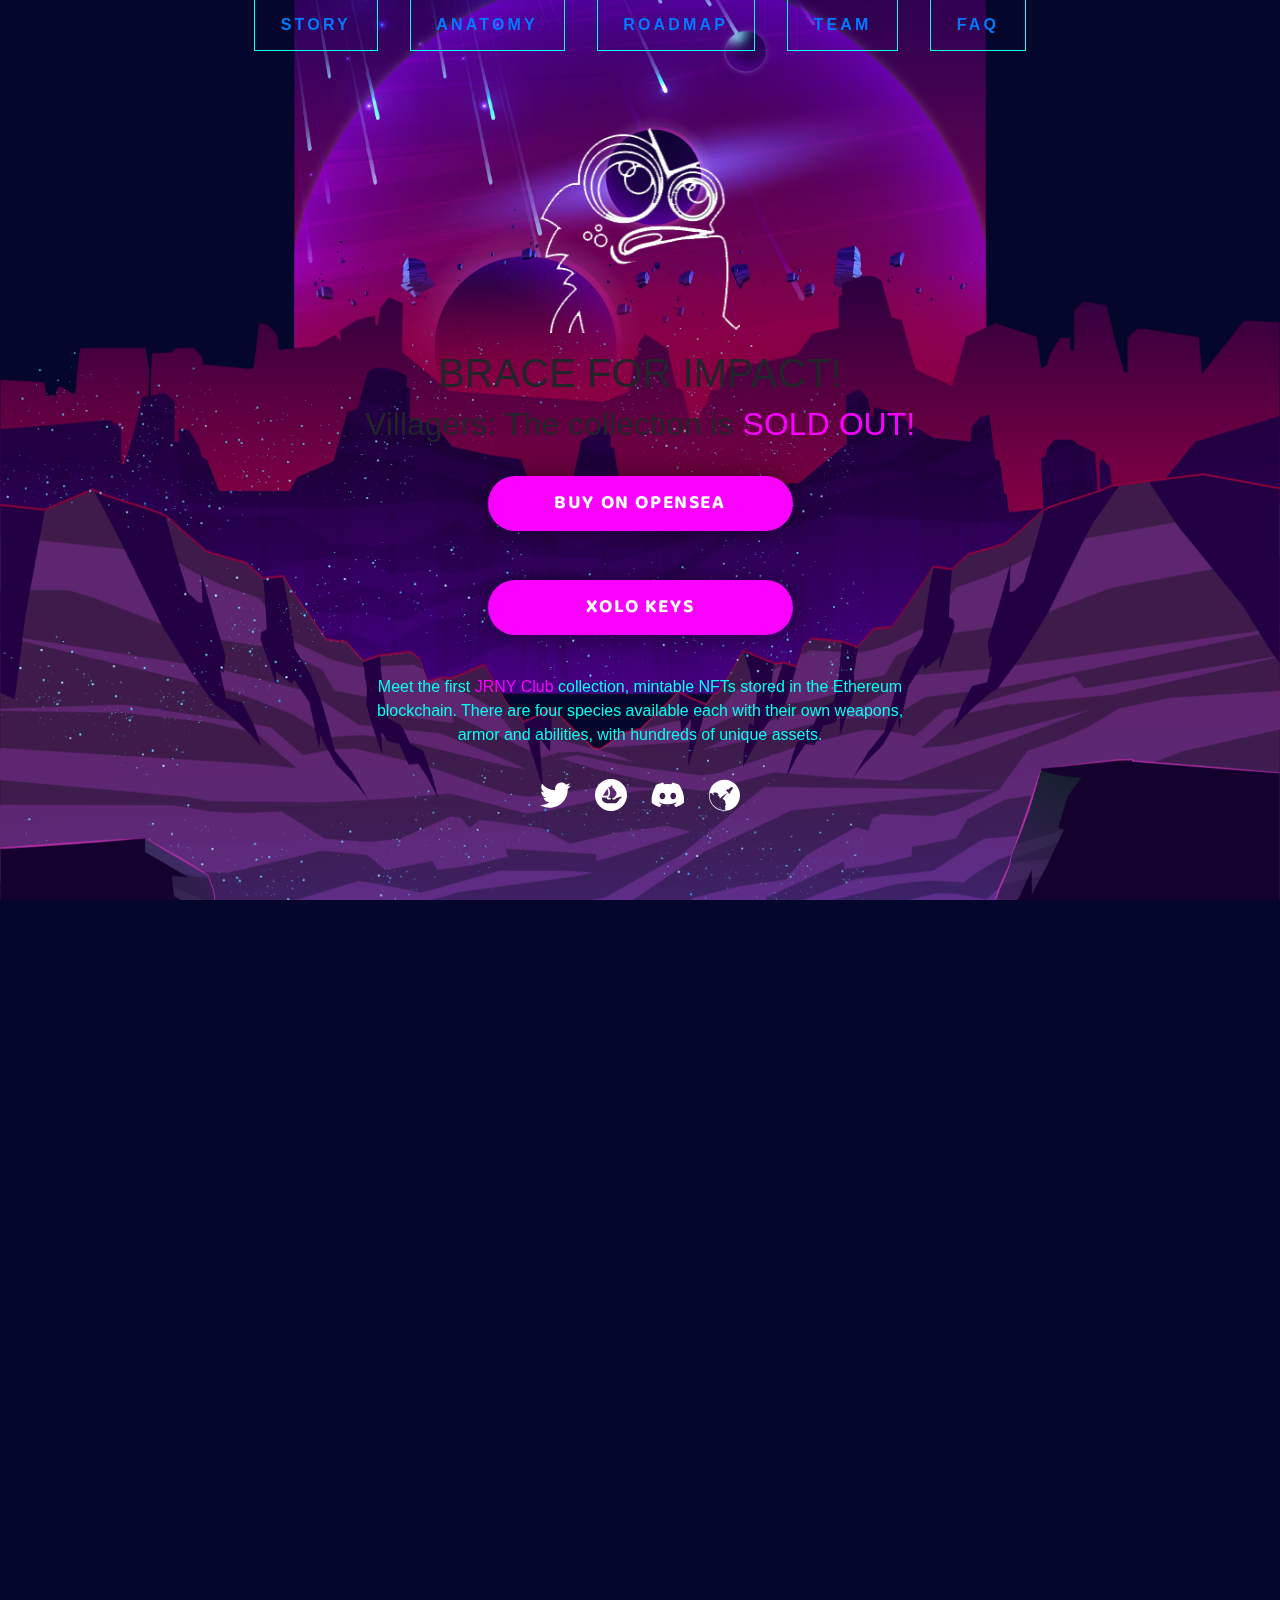
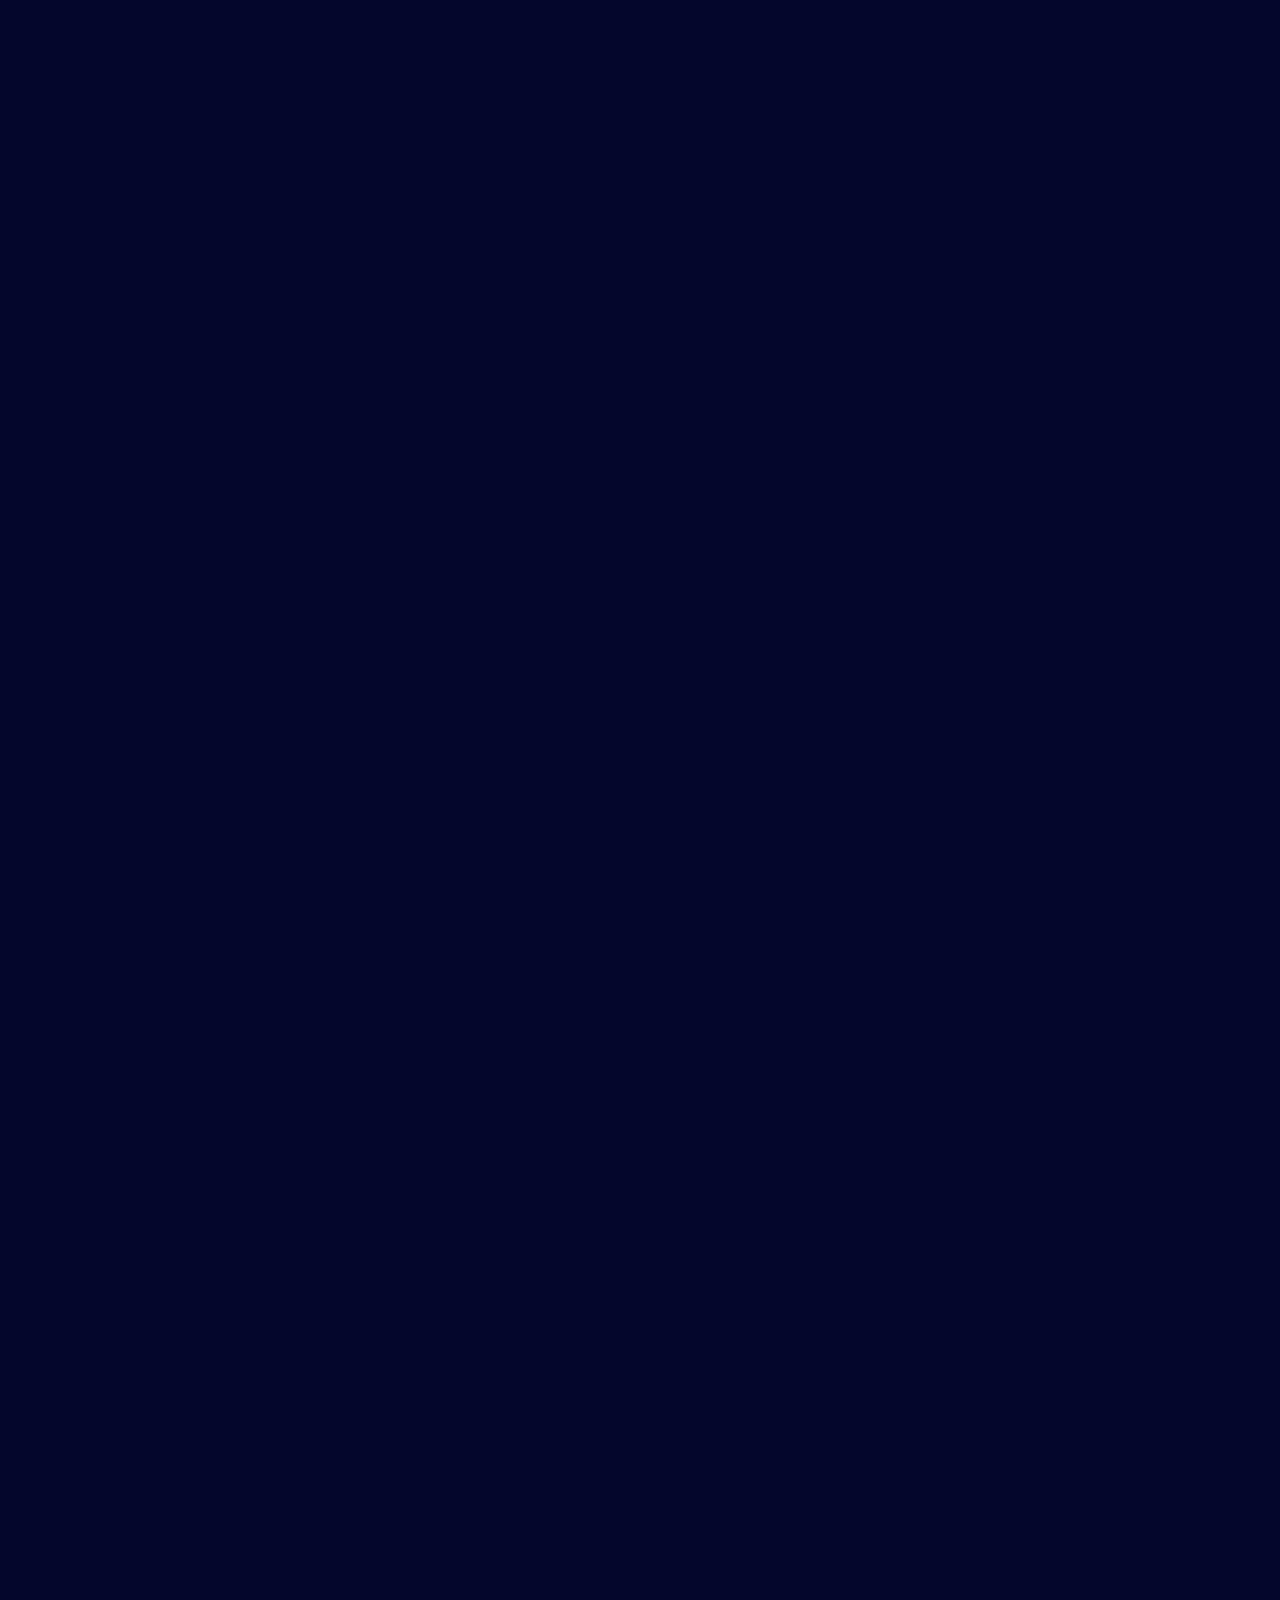
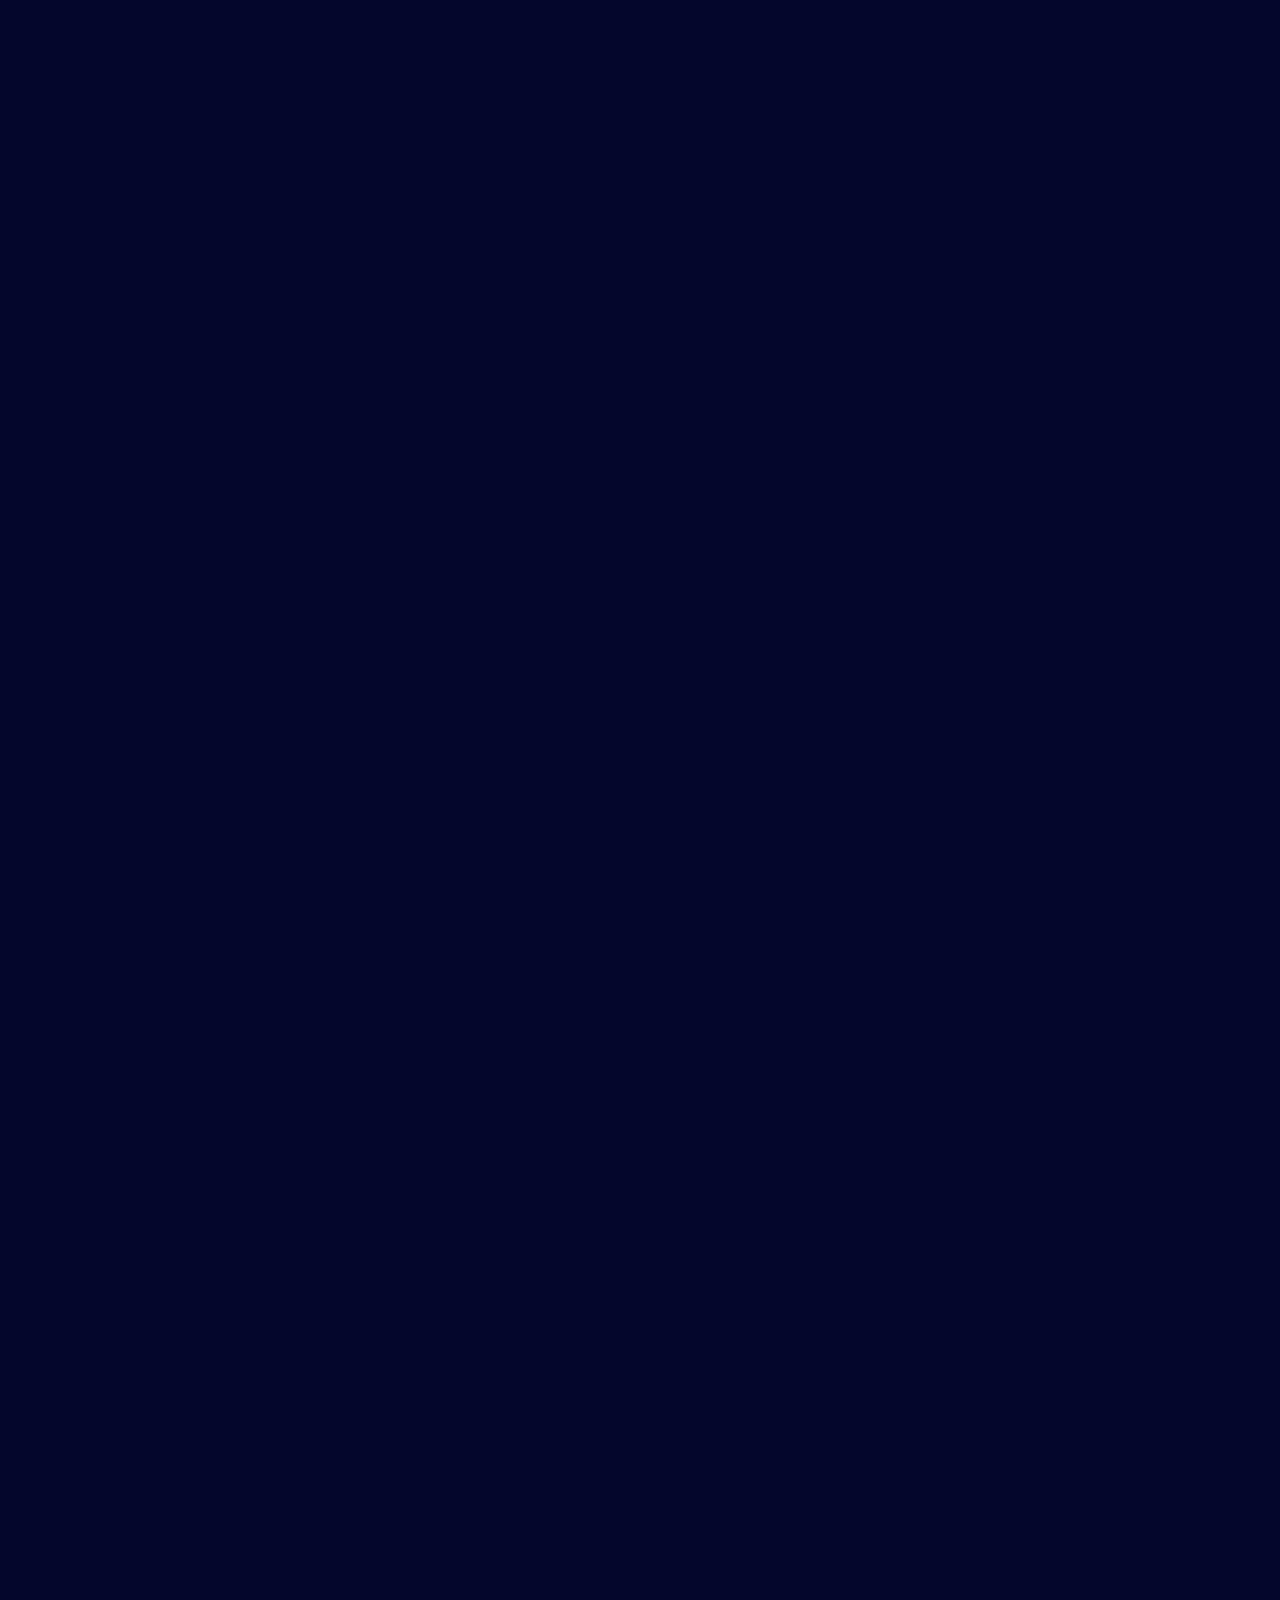
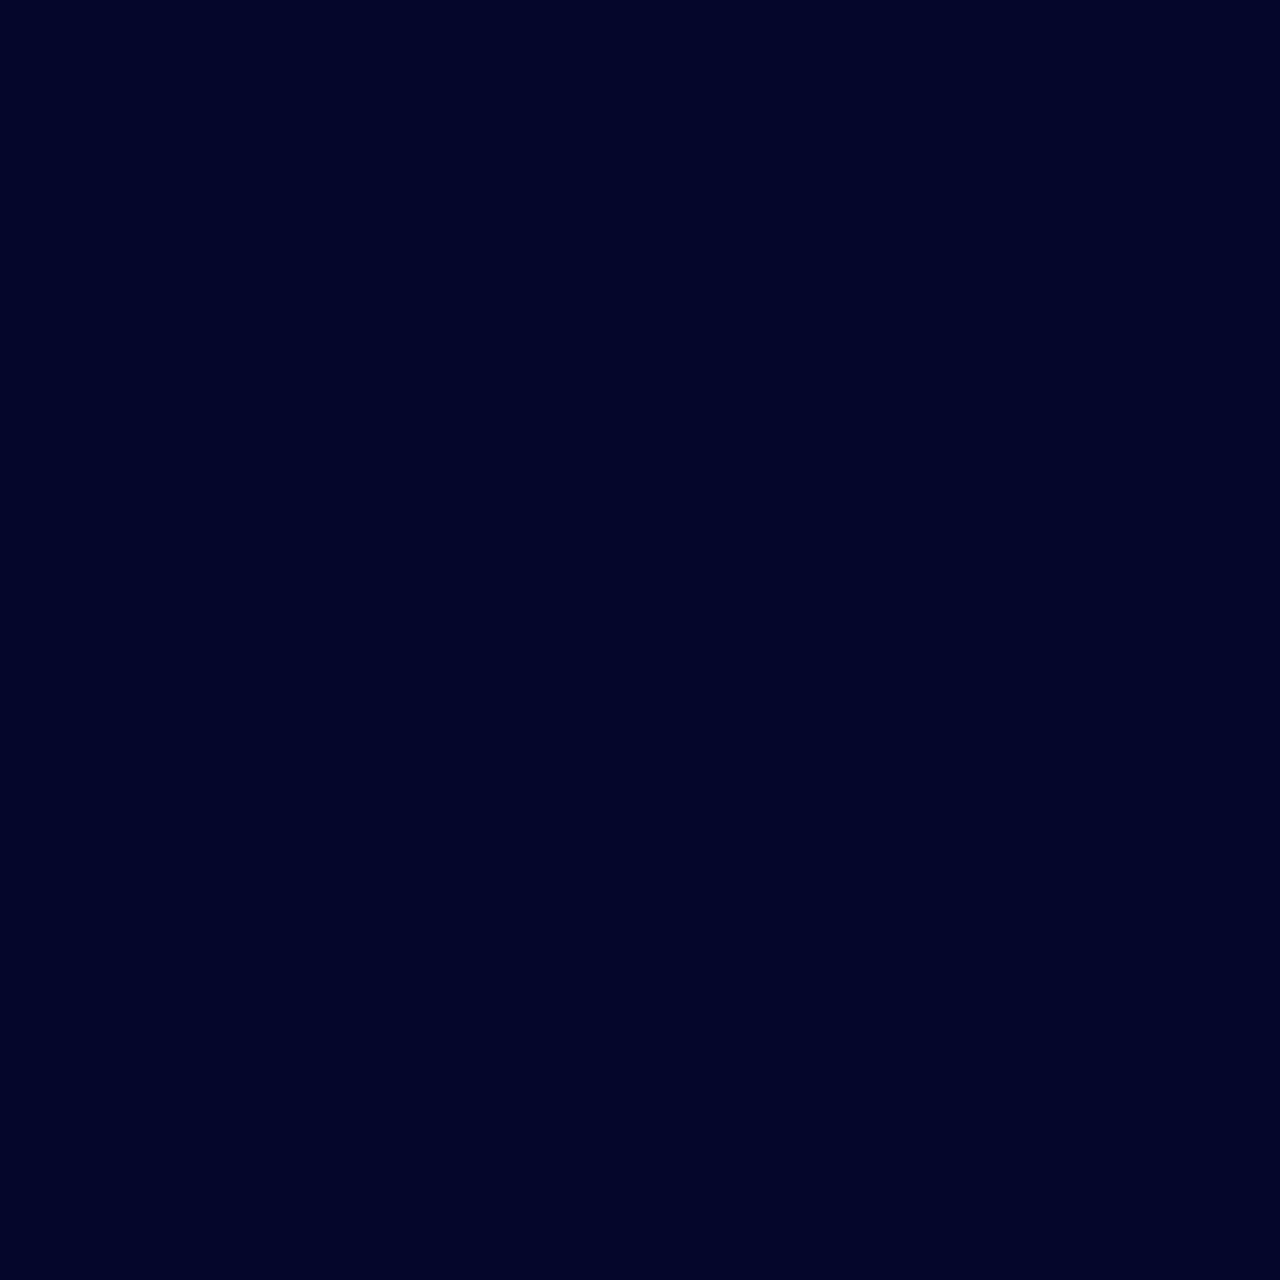
==== index.html @ f67483ad "initial push" ====
<!DOCTYPE html>
<html is='html-page' class="_ssr_" lang="en">

<head>
    <meta charset="utf-8">
    <meta name="viewport" content="width=device-width, initial-scale=1">
    <title>Ment Demo</title>
    <link rel="icon" type="image/png" href="favicon.png">
    <link href="https://fonts.googleapis.com/css?family=Baloo+2:400,600,800|Permanent+Marker|Freckle+Face|Denk+One|Bangers|Big+Shoulders+Text"
          rel="stylesheet">
    <script type="module" src="__assets__/src/bundle-0WGCHIYG.js"></script><!--  -->
    <link rel='stylesheet' href='__assets__/src/bundle-PYFIJIHB.css'>
    <link rel="stylesheet" href="bootstrap.min.css">
</head>
<body is='new-page' class="_ssr_ cs-ey">
<div is='voyagers-header' class="_ssr_ cs-ez">
    <div is='voyagers-menu' class="_ssr_ cq-bq">
        <ul class="cq_bc">
            <li class="cq_bc"><a class="cq_bc" href="#">Discord</a></li>
            <li class="cq_bc"><a class="cq_bc" href="#">Twitter</a></li>
            <li class="cq_bc"><a class="cq_bc" href="#">Opensea</a></li>
            <li class="cq_bc"><a class="cq_bc" href="#">Looksrare</a></li>
            <li class="cq_bc"><a class="cq_bc" href="#">Medium</a></li>
        </ul>
    </div>
    <div is='voyagers-parallax' id="story" class="_ssr_ cn-af  cq-af cs-fa  cq-ag" id="story">
        <div is='parallax-layer' class="_ssr_ cq-ah  cn-ai"
             style="--cn_aj: 0px;--cn_ak: 1;--cn_al: 0;--cn_am: 0;--cn_an: 0"><img class="cq-ai"
                                                                                   src="__assets__/logo-set-white-WSO6NZSY.png">
            <h1 style="color: #ffffff">Brace for impact!</h1>
            <h2 style="color: #ffffff">Collection Name: The collection is <span class="cq-al">SOLD OUT!</span></h2><a class="cq-am"
                                                                                         href="https://opensea.io/collection/villagers-of-xolo">
                <button class="cq-an">Buy on Opensea</button>
            </a>
            <hr class="cq-ao">
            <a class="cq-ap" href="claim/index.html">
                <button class="cq-aq">XOLO Keys</button>
            </a>
<br><br>
            <h1 style="color: #f900ff;">Who we are!</h1>
            <p class="cq-ar">Meet the first <em>Collection Name</em> collection, mintable NFTs stored in the Ethereum
                blockchain. There are four species available each with their own weapons, armor and abilities, with
                hundreds of unique assets.</p>
            <p class="cq-ar">Meet the first <em>Collection Name</em> collection, mintable NFTs stored in the Ethereum
                blockchain. There are four species available each with their own weapons, armor and abilities, with
                hundreds of unique assets.</p>
            <div is='voyagers-socials' class="_ssr_ cq-at  cs-al"><a href="https://twitter.com/JRNYclub"
                                                                     target="_blank">
                <svg width="31" height="26" fill="#fff" xmlns="http://www.w3.org/2000/svg">
                    <path d="M9.31782 20.242c-2.92248-.2375-4.86434-1.7003-5.93411-4.4231.969.1674 1.87636.1531 2.78256-.1046-1.43992-.3715-2.65232-1.0944-3.5841-2.2589-.93178-1.1646-1.39535-2.4985-1.39961-3.99309.47054.17589.91395.36185 1.37054.50674.47337.15195.96836.22575 1.4655.21845-1.69419-1.22804-2.62868-2.83734-2.77286-4.86892-.08954-1.26102.19379-2.45308.84185-3.56417C5.52557 5.79354 9.86665 8.01224 15.1155 8.37409c-.031-.60785-.1-1.18471-.0818-1.75885.0457-1.44737.5694-2.72543 1.5143-3.81793C17.6535 1.51886 19.0554.778519 20.743.620068c1.9767-.185956 3.6775.436222 5.1035 1.810752.1163.11158.2155.14218.3732.10809 1.2797-.27769 2.5097-.74794 3.6481-1.39467.0329-.0186.0667-.03526.1512-.07943-.2235.7167-.5794 1.38517-1.0493 1.97076-.4635.57775-1.0148 1.07932-1.6337 1.48649 1.212-.12862 2.3667-.45753 3.5147-.89607-.2325.30992-.4573.62682-.7023.92668-.6627.8156-1.427 1.54313-2.2744 2.16485-.0505.03143-.0912.07642-.1174.12985-.0262.05343-.0368.11315-.0307.17233.0652 1.96552-.1953 3.9283-.7709 5.8088-.7663 2.5147-1.9864 4.7818-3.6977 6.7832-1.5139 1.7704-3.3058 3.1864-5.3899 4.2278-1.7248.8624-3.55 1.4055-5.4604 1.669-1.091.1547-2.1932.2153-3.29461.1813-2.44186-.0841-4.78371-.6118-6.99728-1.6562C1.39457 23.6938.699612 23.3006 0 22.8977c3.43876.2898 6.53643-.5532 9.31782-2.6557Z"
                          fill="inherit"></path>
                </svg>
            </a><a href="https://opensea.io/collection/villagers-of-xolo" target="_blank">
                <svg width="32" height="32" viewBox="0 0 90 90" fill="none" xmlns="http://www.w3.org/2000/svg">
                    <path d="M45 0C20.151 0 0 20.151 0 45C0 69.849 20.151 90 45 90C69.849 90 90 69.849 90 45C90 20.151 69.858 0 45 0ZM22.203 46.512L22.392 46.206L34.101 27.891C34.272 27.63 34.677 27.657 34.803 27.945C36.756 32.328 38.448 37.782 37.656 41.175C37.323 42.57 36.396 44.46 35.352 46.206C35.217 46.458 35.073 46.71 34.911 46.953C34.839 47.061 34.713 47.124 34.578 47.124H22.545C22.221 47.124 22.032 46.773 22.203 46.512ZM74.376 52.812C74.376 52.983 74.277 53.127 74.133 53.19C73.224 53.577 70.119 55.008 68.832 56.799C65.538 61.38 63.027 67.932 57.402 67.932H33.948C25.632 67.932 18.9 61.173 18.9 52.83V52.56C18.9 52.344 19.08 52.164 19.305 52.164H32.373C32.634 52.164 32.823 52.398 32.805 52.659C32.706 53.505 32.868 54.378 33.273 55.17C34.047 56.745 35.658 57.726 37.395 57.726H43.866V52.677H37.467C37.143 52.677 36.945 52.299 37.134 52.029C37.206 51.921 37.278 51.813 37.368 51.687C37.971 50.823 38.835 49.491 39.699 47.97C40.284 46.944 40.851 45.846 41.31 44.748C41.4 44.55 41.472 44.343 41.553 44.145C41.679 43.794 41.805 43.461 41.895 43.137C41.985 42.858 42.066 42.57 42.138 42.3C42.354 41.364 42.444 40.374 42.444 39.348C42.444 38.943 42.426 38.52 42.39 38.124C42.372 37.683 42.318 37.242 42.264 36.801C42.228 36.414 42.156 36.027 42.084 35.631C41.985 35.046 41.859 34.461 41.715 33.876L41.661 33.651C41.553 33.246 41.454 32.868 41.328 32.463C40.959 31.203 40.545 29.97 40.095 28.818C39.933 28.359 39.753 27.918 39.564 27.486C39.294 26.82 39.015 26.217 38.763 25.65C38.628 25.389 38.52 25.155 38.412 24.912C38.286 24.642 38.16 24.372 38.025 24.111C37.935 23.913 37.827 23.724 37.755 23.544L36.963 22.086C36.855 21.888 37.035 21.645 37.251 21.708L42.201 23.049H42.219C42.228 23.049 42.228 23.049 42.237 23.049L42.885 23.238L43.605 23.436L43.866 23.508V20.574C43.866 19.152 45 18 46.413 18C47.115 18 47.754 18.288 48.204 18.756C48.663 19.224 48.951 19.863 48.951 20.574V24.939L49.482 25.083C49.518 25.101 49.563 25.119 49.599 25.146C49.725 25.236 49.914 25.38 50.148 25.56C50.337 25.704 50.535 25.884 50.769 26.073C51.246 26.46 51.822 26.955 52.443 27.522C52.605 27.666 52.767 27.81 52.92 27.963C53.721 28.71 54.621 29.583 55.485 30.555C55.728 30.834 55.962 31.104 56.205 31.401C56.439 31.698 56.7 31.986 56.916 32.274C57.213 32.661 57.519 33.066 57.798 33.489C57.924 33.687 58.077 33.894 58.194 34.092C58.554 34.623 58.86 35.172 59.157 35.721C59.283 35.973 59.409 36.252 59.517 36.522C59.85 37.26 60.111 38.007 60.273 38.763C60.327 38.925 60.363 39.096 60.381 39.258V39.294C60.435 39.51 60.453 39.744 60.471 39.987C60.543 40.752 60.507 41.526 60.345 42.3C60.273 42.624 60.183 42.93 60.075 43.263C59.958 43.578 59.85 43.902 59.706 44.217C59.427 44.856 59.103 45.504 58.716 46.098C58.59 46.323 58.437 46.557 58.293 46.782C58.131 47.016 57.96 47.241 57.816 47.457C57.609 47.736 57.393 48.024 57.168 48.285C56.97 48.555 56.772 48.825 56.547 49.068C56.241 49.437 55.944 49.779 55.629 50.112C55.449 50.328 55.251 50.553 55.044 50.751C54.846 50.976 54.639 51.174 54.459 51.354C54.144 51.669 53.892 51.903 53.676 52.11L53.163 52.569C53.091 52.641 52.992 52.677 52.893 52.677H48.951V57.726H53.91C55.017 57.726 56.07 57.339 56.925 56.61C57.213 56.358 58.482 55.26 59.985 53.604C60.039 53.541 60.102 53.505 60.174 53.487L73.863 49.527C74.124 49.455 74.376 49.644 74.376 49.914V52.812V52.812Z"
                          fill="white"></path>
                </svg>
            </a><a href="https://discord.gg/planetxolo" target="_blank">
                <svg width="33" height="25" fill="#fff" xmlns="http://www.w3.org/2000/svg">
                    <path d="M32.9487 15.7856v5.0453c-2.3284 1.8775-4.9612 3.1816-7.8021 4.0959-.2035.0642-.5859.0336-.6777-.0994-.5492-.7767-1.0373-1.5962-1.5681-2.4371l2.5426-1.3194c-.332-.7201-.742-.5091-1.1474-.3394-1.9968.8487-4.1225 1.3547-6.2876 1.4968-2.9882.179-5.9773-.3348-8.73387-1.5014-.42988-.1789-.86589-.3822-1.15197.3578.67313.3302 1.31872.6742 1.98884.9662.4314.1896.5277.422.2799.821-.335.5397-.67006 1.0825-.98214 1.6359-.27384.4831-.61194.5657-1.14585.3868-2.46694-.8269-4.79886-2.0117-6.92098-3.5164-.2616-.1865-.458948-.4586-.679244-.7002v-5.1982c.078756-.2357.142121-.4762.189698-.7201C1.38364 10.7342 2.80027 7.03582 4.91144 3.57902c.44824-.73386.98521-1.27048 1.81286-1.51816 1.51147-.45102 3.01989-.9051 4.5222-1.375993.7389-.235447 1.2346-.058116 1.4671.707853.2081.68799.667.7889 1.3493.76444 1.8022-.07186 3.6089-.08256 5.4095 0 .7389.03058 1.2346-.04891 1.4457-.82405.1958-.717044.6808-.869938 1.3524-.655895 1.6476.522875 3.3151.989195 4.9398 1.576285.5084.21297.9412.57355 1.2423 1.03505 1.8922 2.81856 3.2201 5.97678 3.9102 9.30015.2234 1.0503.3947 2.1267.5859 3.1969Zm-7.7715-1.7705c-.1025-1.7077-1.2361-3.0715-2.7537-3.235-1.357-.1529-2.7216.8485-2.9832 2.385-.1226.7948-.0453 1.6076.2249 2.3652.3977 1.1007 1.3156 1.7505 2.5303 1.7505 1.178 0 2.0286-.6283 2.5151-1.6817.2249-.4923.3136-1.0534.4666-1.584Zm-10.8481.026c.0184-2.2933-1.949-3.8482-3.8827-3.0577-1.15045.4678-1.93067 1.7643-1.89395 3.1479.03671 1.3837.88118 2.6129 2.08055 3.018 1.8649.6254 3.6793-.8989 3.6961-3.1082Z"
                          fill="inherit"></path>
                </svg>
            </a><a href="https://jrny.club/" target="_blank">
                <svg width="32" height="32" viewBox="0 0 32 32" fill="#fff" xmlns="http://www.w3.org/2000/svg">
                    <path d="M16.4678 31.8397C7.905 31.7866 0.92059 25.0101 0.929696 16.2181C0.93151 14.1448 1.34882 12.0928 2.15698 10.1834C2.96515 8.27409 4.14776 6.54604 5.63498 5.10141C7.1222 3.65677 8.88385 2.52486 10.8159 1.77249C12.7479 1.02013 14.8111 0.662597 16.8837 0.721002C24.976 0.924372 32.1061 7.49291 31.9983 16.4427C31.8936 25.0602 25.0625 31.7654 16.4678 31.8397ZM5.71496 16.6097C4.57518 14.6367 3.40807 13.8642 1.86762 14.0752C0.198159 23.6973 8.68054 31.9945 17.5454 30.9974L16.7865 29.7924L17.1781 29.6755C17.6683 28.7649 17.0582 27.9818 16.8745 27.1227C17.7184 26.4292 18.3088 25.6415 17.7609 24.4288C17.6683 24.5687 17.5669 24.7025 17.4574 24.8295C17.3404 24.9343 17.2161 25.0307 17.0855 25.1179C17.8717 22.6152 16.8791 20.7332 14.3537 20.0108C15.8061 18.0758 17.3238 16.2166 18.7064 14.2436L18.5804 14.1146L11.7979 19.3916C11.6704 17.3944 10.5549 16.5384 8.80196 16.3168H10.4395C10.6717 16.1498 10.5154 15.9206 10.4395 15.6824C10.1755 14.8188 9.5957 14.2163 8.84596 13.761C7.70769 13.0689 5.56471 13.3831 5.11244 14.3757C5.99877 15.8812 6.00334 15.8933 5.97906 16.5596L5.71496 16.6097ZM19.9236 13.1312C19.9433 13.5576 20.3015 13.7048 20.7507 13.7929C20.8039 14.2148 20.857 14.6276 20.9025 15.0449C22.2183 14.406 22.7237 13.5045 22.3883 12.3662C22.8163 11.9428 23.2989 11.5315 23.7026 11.0565C24.3993 10.243 24.9168 9.34755 24.7407 8.22445C24.6194 8.12678 24.4768 8.05898 24.3244 8.02655C24.172 7.99413 24.0141 7.99798 23.8635 8.03778C23.0461 8.19066 22.2909 8.57826 21.6902 9.15326C21.2227 9.59643 20.7614 10.0457 20.2985 10.4904C19.573 9.89239 18.6002 10.4281 17.7669 11.8563L19.1329 12.0763L19.0115 12.4528L19.9236 13.1312Z"
                          fill="inherit"></path>
                </svg>
            </a></div>
            <p class="cq-au">Scroll to explore the Your Collection Story</p>
            <!-- slot2 --></div>
        <div is='parallax-layer' class="_ssr_ cq-aw  cn-ai"
             style="--cn_aj: -4px;--cn_ak: 1.4;--cn_al: 0;--cn_am: 0;--cn_an: -4"><!--  --></div>
        <div is='parallax-layer' class="_ssr_ cq-ax  cn-ai"
             style="--cn_aj: -10px;--cn_ak: 2;--cn_al: 0;--cn_am: -40vw;--cn_an: -10"><!--  --></div>
        <div is='parallax-layer' class="_ssr_ cq-ay  cn-ai"
             style="--cn_aj: -8px;--cn_ak: 1.8;--cn_al: 0;--cn_am: -34vw;--cn_an: -8"><!--  --></div>
        <div is='parallax-layer' class="_ssr_ cq-az  cn-ai"
             style="--cn_aj: -7px;--cn_ak: 1.7;--cn_al: 0;--cn_am: -22vw;--cn_an: -7"><!--  --></div>
        <div is='parallax-layer' class="_ssr_ cq-ba  cn-ai"
             style="--cn_aj: -5px;--cn_ak: 1.5;--cn_al: 0;--cn_am: 0;--cn_an: -5"><!--  --></div>
        <div is='parallax-layer' class="_ssr_ cq-bb  cn-ai"
             style="--cn_aj: -2px;--cn_ak: 1.2;--cn_al: 0;--cn_am: 36vw;--cn_an: -2"><!--  --></div>
    </div><!-- slot1 --></div>




<section class="cs-fb">
    <!--<div is='voyagers-scroll' class="_ssr_ cq-bs  cq-bt">
        <div class="cq-bu inner cq_bs"><h2 class="cq_bs">Crash-landing into unfamiliar terrain</h2>
            <p class="cq_bs">The village is a settlement of the survivors that crash landed on the planet XOLO, after
                fleeing a natural disaster that threatened planet Earth. XOLO is inhabited by a variety of aggressive
                creatures, so the Villagers had to adapt quickly. To survive they will need to use the land to create
                weapons, shelter and armor.</p>
            <h2 class="cq_bs">Exploring the neighborhood ...</h2>
            <p class="cq_bs">The dome is an advanced laser technology that creates a protective biosphere over the
                Village, protecting it against ceaseless attacks from the dangerous species that roam the planet, as
                well as the inhospitable climate, with small asteroids and space debris assaulting the planet.</p>
            <p class="cq_bs">The Villagers created houses and buildings from materials scoured from the land and
                salvaged vehicles and technology from the ship. The village was established around the crash site,
                allowing Villagers to make the most of the little tech they could repurpose. But the planet's other
                inhabitants attack mercilessly ...</p>
            <h2 class="cq_bs">So, whose side are you on?</h2>
            <p class="cq_bs">Each species has many unique interchangeable traits in the main set, as well as a shared
                set of weapons that can go to any of them.</p></div>
    </div>-->
    <!--<voyagers-slider class="_ssr_ cq-cs cs-fd">
        <div is='scroll-slider' class="_ssr_ cq-cu  ref&#45;&#45;slider">
            <div class="track cl_af  ref&#45;&#45;track">
                <div is='voyagers-slider-species' class="_ssr_ cq-cc cq-cz  cq-cd" slot="slide">
                    <div class="cq-ce"><img class="cq-dc" src="__assets__/icon-voyagers-CIXNGBHE.png" slot="icon">
                        &lt;!&ndash; slot7 &ndash;&gt;
                        <div class="cq-cg"><h1 class="cq-ch">Villagers</h1>
                            <div is='voyagers-icon-stars' class="_ssr_ cq-ci"></div>
                        </div>
                        <p slot="description">After losing the majority of their equipment and weapons in the crash,
                            Villagers are forced to use the resources of Planet XOLO to create new armor and weapons.
                            Many various armors are created that resemble animals from Earth to honor the planet that we
                            once called home. Some Villagers are lucky enough to salvage some of the leftover gear and
                            weapons from the crash.</p>&lt;!&ndash; slot5 &ndash;&gt;</div>
                    <img src="__assets__/slider-voyager-XF73O7II.png" slot="image">&lt;!&ndash; slot6 &ndash;&gt;
                    <div class="cq-cl"></div>
                    <div class="cq-cm"></div>
                    <div class="cq-cn"></div>
                    <div class="cq-co"></div>
                </div>
                <div is='voyagers-slider-species' class="_ssr_ cq-cc cq-dd  cq-cd" slot="slide">
                    <div class="cq-ce"><img class="cq-dg" src="__assets__/icon-apes-CX532MFS.png" slot="icon">
                        &lt;!&ndash; slot10 &ndash;&gt;
                        <div class="cq-cg"><h1 class="cq-ch">Apes</h1>
                            <div is='voyagers-icon-stars' class="_ssr_ cq-ci">
                                <svg width="35" height="32" fill="none" xmlns="http://www.w3.org/2000/svg">
                                    <path d="m17.5251 0 3.9346 12.1096h12.7328l-10.301 7.4841 3.9346 12.1095-10.301-7.4841-10.30099 7.4841 3.93459-12.1095L.85774 12.1096H13.5905L17.5251 0Z"
                                          fill="#fff"></path>
                                </svg>
                            </div>
                        </div>
                        <p slot="description">Thanks to rapidly advancing neuro technology on Earth, humans were able to
                            quickly advance the intellectual development of apes. Many of these apes were included on
                            the voyage to the new planet because of their unique skills, strength and creativity.</p>
                        &lt;!&ndash; slot8 &ndash;&gt;</div>
                    <img src="__assets__/slider-ape-HLGDPASC.png" slot="image">&lt;!&ndash; slot9 &ndash;&gt;
                    <div class="cq-cl"></div>
                    <div class="cq-cm"></div>
                    <div class="cq-cn"></div>
                    <div class="cq-co"></div>
                </div>
                <div is='voyagers-slider-species' class="_ssr_ cq-cc cq-dh  cq-cd" slot="slide">
                    <div class="cq-ce"><img class="cq-dk" src="__assets__/icon-mutants-P6EXI2XE.png" slot="icon">
                        &lt;!&ndash; slot13 &ndash;&gt;
                        <div class="cq-cg"><h1 class="cq-ch">Rabid</h1>
                            <div is='voyagers-icon-stars' class="_ssr_ cq-ci">
                                <svg width="35" height="32" fill="none" xmlns="http://www.w3.org/2000/svg">
                                    <path d="m17.5251 0 3.9346 12.1096h12.7328l-10.301 7.4841 3.9346 12.1095-10.301-7.4841-10.30099 7.4841 3.93459-12.1095L.85774 12.1096H13.5905L17.5251 0Z"
                                          fill="#fff"></path>
                                </svg>
                                <svg width="35" height="32" fill="none" xmlns="http://www.w3.org/2000/svg">
                                    <path d="m17.5251 0 3.9346 12.1096h12.7328l-10.301 7.4841 3.9346 12.1095-10.301-7.4841-10.30099 7.4841 3.93459-12.1095L.85774 12.1096H13.5905L17.5251 0Z"
                                          fill="#fff"></path>
                                </svg>
                            </div>
                        </div>
                        <p slot="description">Some villagers get covered in radioactive waste upon crash landing of the
                            spaceship. The villagers then turn into rabid and have their own special abilities and
                            unique skills. The rabid are still part of the village but have mutated bodies and
                            armor.</p>&lt;!&ndash; slot11 &ndash;&gt;</div>
                    <img src="__assets__/slider-mutant-2YNNDMGC.png" slot="image">&lt;!&ndash; slot12 &ndash;&gt;
                    <div class="cq-cl"></div>
                    <div class="cq-cm"></div>
                    <div class="cq-cn"></div>
                    <div class="cq-co"></div>
                </div>
                <div is='voyagers-slider-species' class="_ssr_ cq-cc cq-dl  cq-cd" slot="slide">
                    <div class="cq-ce"><img class="cq-do" src="__assets__/icon-aliens-2KJKQT2U.png" slot="icon">
                        &lt;!&ndash; slot16 &ndash;&gt;
                        <div class="cq-cg"><h1 class="cq-ch">Aliens</h1>
                            <div is='voyagers-icon-stars' class="_ssr_ cq-ci">
                                <svg width="35" height="32" fill="none" xmlns="http://www.w3.org/2000/svg">
                                    <path d="m17.5251 0 3.9346 12.1096h12.7328l-10.301 7.4841 3.9346 12.1095-10.301-7.4841-10.30099 7.4841 3.93459-12.1095L.85774 12.1096H13.5905L17.5251 0Z"
                                          fill="#fff"></path>
                                </svg>
                                <svg width="35" height="32" fill="none" xmlns="http://www.w3.org/2000/svg">
                                    <path d="m17.5251 0 3.9346 12.1096h12.7328l-10.301 7.4841 3.9346 12.1095-10.301-7.4841-10.30099 7.4841 3.93459-12.1095L.85774 12.1096H13.5905L17.5251 0Z"
                                          fill="#fff"></path>
                                </svg>
                                <svg width="35" height="32" fill="none" xmlns="http://www.w3.org/2000/svg">
                                    <path d="m17.5251 0 3.9346 12.1096h12.7328l-10.301 7.4841 3.9346 12.1095-10.301-7.4841-10.30099 7.4841 3.93459-12.1095L.85774 12.1096H13.5905L17.5251 0Z"
                                          fill="#fff"></path>
                                </svg>
                            </div>
                        </div>
                        <p slot="description">The planet is inhabited by another intelligent species. In order to learn
                            from each other’s species and maintain peace, the village exchanges a certain number of
                            their villagers for the same amount from the alien species. The aliens are slightly larger
                            than humans and have energy weapons and advanced technologies.</p>&lt;!&ndash; slot14 &ndash;&gt;</div>
                    <img src="__assets__/slider-alien-MLMYPY5N.png" slot="image">&lt;!&ndash; slot15 &ndash;&gt;
                    <div class="cq-cl"></div>
                    <div class="cq-cm"></div>
                    <div class="cq-cn"></div>
                    <div class="cq-co"></div>
                </div>&lt;!&ndash; slot4 &ndash;&gt;</div>
            <button class="cq-cv" tabindex="-1" aria-hidden="true" slot="nav"><img
                    src="__assets__/slider-arrow-left-5RCKXUOC.png"></button>
            <button class="cq-cx" tabindex="-1" aria-hidden="true" slot="nav"><img
                    src="__assets__/slider-arrow-right-USLIZU3M.png"></button>&lt;!&ndash; slot3 &ndash;&gt;</div>
    </voyagers-slider>-->

    <div is='voyagers-xray' id="anatomy" class="_ssr_ cs-fe  cq-dq" id="anatomy">
        <header class="cq-dr cq_dp"><h2 class="cq-ds cq_dp">Minting</h2>
                        <article class="postcard dark blue">
                            <div class="postcard__text">
                                <div class="postcard__subtitle small">
                                    <span style="color: #F721F8FF; font-size: 30px">Total Minted 0/10000</span>
                                </div>
                                <div class="row mx-auto">
                                    <span style="font-size: 25px; margin-bottom: 20px;">0.05 Eth + Gas fee <br> Max 5 per transaction</span>
                                </div>
                                <div class="row mx-auto">
                                    <form class="form" action="#">
                                        <div class="form__wrap">
                                            <div class="form__row">
                                                <div class="form__field" style="margin-bottom: 20px">
                                                    <button class="form__btn-add input-wrap-left" type="button">-</button>
                                                    <input class="form__input mint-input" type="number" name="#" id="#" value="1">
                                                    <button class="form__btn-add input-wrap-right" type="button">+</button>
                                                </div>
                                                <button class="form__btn-value input-five-button" type="button">1</button>
                                                <button class="form__btn-value input-ten-button" type="button">3</button>
                                                <button class="form__btn-value input-twenty-button" type="button">5</button>
                                            </div>
                                            <button class="form__btn js-popup-open mb-4" type="button" style="margin-top: 20px">Connect wallet</button>
                                            <button class="form__btn mint-button" type="button">MINT NOW</button>
                                        </div>
                                    </form>
                                </div>
                            </div>
                        </article>
        </header>
    </div>
</section>



<section class="cs-ff">
    <voyagers-roadmap id="roadmap" class="_ssr_ cs-dd" id="roadmap"><img class="cs-df cs_dd"
                                                                         src="__assets__/roadmap-start-4NC2QSXI.png">
        <div class="cs-dg cs_dd  ref--line">
            <div class="cs-dh cs_dd"></div>
        </div>
        <div class="row cs_dd">
            <div class="cs-dj cs_dd">
                <div class="stop cs_dd">01</div>
            </div>
            <div class="cs-dl cs_dd"><span class="title cs_dd">Villager Companions</span><span
                    class="description cs_dd">Introduction of pet NFTs.</span></div>
        </div>
        <div class="row cs_dd">
            <div class="cs-dp cs_dd">
                <div class="stop cs_dd">02</div>
            </div>
            <div class="cs-dr cs_dd"><span class="title cs_dd">Community Wallet</span><span class="description cs_dd">For contests, giveaways and rewards.</span>
            </div>
        </div>
        <div class="row cs_dd">
            <div class="cs-dv cs_dd">
                <div class="stop cs_dd">03</div>
            </div>
            <div class="cs-dx cs_dd"><span class="title cs_dd">Villager Merch Store</span><span
                    class="description cs_dd">Exclusive Villager branded clothing.</span></div>
        </div>
    </voyagers-roadmap>
</section>



<div is='voyagers-team' class="_ssr_ cs-bt cs-fh  cs-bu">
    <div is='voyagers-skew-heading' id="team" class="_ssr_ cs-af" id="team"><h1>The brains<!-- slot17 --></h1></div>
    <div is='voyagers-skew-heading' class="_ssr_ cs-af"><h1>behind Your Collection<!-- slot18 --></h1></div>
    <div class="cs-bx grid">
        <div is='voyagers-team-item' class="_ssr_ cs-bm" name="TonySparkOG" role="Founder">
            <div is='voyagers-round-image' class="_ssr_ cs-ai cs-bz  cs-aj"><!--  --></div><!-- slot19 -->
            <div class="cs-bq"><p class="cs-br">TonySparkOG</p>
                <p class="cs-bs">Founder <br> It is a long established fact that a reader will be distracted by the readable content of a page when looking at its layout. The point of using Lorem Ipsum is that it has a more-or-less normal distribution of letters, as opposed to using 'Content here, content here', making it look like readable English.</p></div>
        </div>
        <div is='voyagers-team-item' class="_ssr_ cs-bm" name="DNP3" role="Project Manager">
            <div is='voyagers-round-image' class="_ssr_ cs-ai cs-cb  cs-aj"><!--  --></div><!-- slot20 -->
            <div class="cs-bq"><p class="cs-br">DNP3</p>
                <p class="cs-bs">Project Manager<br> It is a long established fact that a reader will be distracted by the readable content of a page when looking at its layout. The point of using Lorem Ipsum is that it has a more-or-less normal distribution of letters, as opposed to using 'Content here, content here', making it look like readable English.</p></div>
        </div>
        <div is='voyagers-team-item' class="_ssr_ cs-bm" name="SneakyBroArt" role="Artists">
            <div is='voyagers-round-image' class="_ssr_ cs-ai cs-cd  cs-aj"><!--  --></div><!-- slot21 -->
            <div class="cs-bq"><p class="cs-br">SneakyBroArt</p>
                <p class="cs-bs">Artists<br> It is a long established fact that a reader will be distracted by the readable content of a page when looking at its layout. The point of using Lorem Ipsum is that it has a more-or-less normal distribution of letters, as opposed to using 'Content here, content here', making it look like readable English.</p></div>
        </div>
        <div is='voyagers-team-item' class="_ssr_ cs-bm" name="KryptoRick" role="Team Manager">
            <div is='voyagers-round-image' class="_ssr_ cs-ai cs-cf  cs-aj"><!--  --></div><!-- slot22 -->
            <div class="cs-bq"><p class="cs-br">KryptoRick</p>
                <p class="cs-bs">Team Manager<br> It is a long established fact that a reader will be distracted by the readable content of a page when looking at its layout. The point of using Lorem Ipsum is that it has a more-or-less normal distribution of letters, as opposed to using 'Content here, content here', making it look like readable English.</p></div>
        </div>
    </div>
    <voyagers-faq id="faq" class="_ssr_ cs-cv" id="faq">
        <div is='voyagers-skew-heading' class="_ssr_ cs-cw  cs-af"><h1>FAQs<!-- slot27 --></h1></div>
        <voyagers-faq-item class="_ssr_ ref--item1 cs-cq">
            <div class="cs-cr"><h5 class="cs-cs">When is your collection name mint?</h5></div><!--  --></voyagers-faq-item>
        <voyagers-faq-item class="_ssr_ ref--item2 cs-cq">
            <div class="cs-cr"><h5 class="cs-cs">What Blockchain network will they be on?</h5></div><!--  -->
        </voyagers-faq-item>
        <voyagers-faq-item class="_ssr_ ref--item3 cs-cq">
            <div class="cs-cr"><h5 class="cs-cs">How many different Villager traits are there?</h5></div><!--  -->
        </voyagers-faq-item>
        <voyagers-faq-item class="_ssr_ ref--item4 cs-cq">
            <div class="cs-cr"><h5 class="cs-cs">When will your collection name be revealed?</h5></div><!--  -->
        </voyagers-faq-item>
        <voyagers-faq-item class="_ssr_ ref--item5 cs-cq">
            <div class="cs-cr"><h5 class="cs-cs">When will the first game be released?</h5></div><!--  -->
        </voyagers-faq-item>
        <voyagers-faq-item class="_ssr_ ref--item6 cs-cq">
            <div class="cs-cr"><h5 class="cs-cs">How can I get a Villager NFT?</h5></div><!--  --></voyagers-faq-item>
    </voyagers-faq>
    <div is='voyagers-footer' class="_ssr_ cs-cp  cs-ay">
        <div class="cs-az"><a href="https://twitter.com/JRNYclub" target="_blank"><img class="cs-bb"
                                                                                       src="__assets__/logo-twitter-2UKCF5AN.svg"></a><a
                href="https://opensea.io/collection/villagers-of-xolo" target="_blank"><img class="cs-bd"
                                                                                            src="__assets__/logo-opensea-34H2NHEN.png"></a><a
                href="https://discord.gg/planetxolo" target="_blank"><img class="cs-bf"
                                                                          src="__assets__/logo-discord-P4OTW3ZC.svg"></a><a
                href="https://jrny.club/" target="_blank"><img class="cs-bh"
                                                               src="__assets__/logo-jrny-vector-YSJWSZCX.svg"></a></div>
        <p class="cs-bi">Created by <a class="cs-bj" href="https://clucoin.com/" target="_blank">CLU Production
            House</a><a class="cs-bk" href="https://clucoin.com/" target="_blank"><img class="cs-bl"
                                                                                       src="__assets__/clucoin-64x64-2SPRW6NX.png"></a>
        </p></div>
</div>


<script src="https://code.jquery.com/jquery-3.2.1.slim.min.js" integrity="sha384-KJ3o2DKtIkvYIK3UENzmM7KCkRr/rE9/Qpg6aAZGJwFDMVNA/GpGFF93hXpG5KkN" crossorigin="anonymous"></script>
<script src="https://cdn.jsdelivr.net/npm/popper.js@1.12.9/dist/umd/popper.min.js" integrity="sha384-ApNbgh9B+Y1QKtv3Rn7W3mgPxhU9K/ScQsAP7hUibX39j7fakFPskvXusvfa0b4Q" crossorigin="anonymous"></script>
<script src="https://cdn.jsdelivr.net/npm/bootstrap@4.0.0/dist/js/bootstrap.min.js" integrity="sha384-JZR6Spejh4U02d8jOt6vLEHfe/JQGiRRSQQxSfFWpi1MquVdAyjUar5+76PVCmYl" crossorigin="anonymous"></script>
</body>

</html>
---- __assets__/src/bundle-PYFIJIHB.css ----
/* styles:src/reset.imba */
*, *::before, *::after, :root {
    margin: 0rem;
    padding: 0rem;
    box-sizing: border-box;
    transform-style: inherit
}

img {
    max-width: 100%
}

* {
    scrollbar-width: none
}

/* chunk:end */
/* styles:src/typography.imba */
html, body {
    font-family: "Baloo 2", sans-serif
}

h1, h2, h3, h4, h5, h6, p {
    font-family: inherit
}

h1 {
    font-size: clamp(1rem, -.5rem + 6.6667vw, 3rem);
    text-transform: uppercase;
    font-weight: 800;
    color: hsla(298.59, 100%, 50%, 100%)
}

h2 {
    font-size: clamp(.8rem, -.1rem + 4vw, 2rem);
    font-weight: 800;
    color: hsla(176.4, 99.21%, 50.59%, 100%)
}

h3 {
    font-size: clamp(.75rem, -.0375rem + 3.5vw, 1.8rem);
    color: hsla(176.4, 99.21%, 50.59%, 100%)
}

h4 {
    font-size: clamp(.75rem, .1125rem + 2.8333vw, 1.6rem);
    color: hsla(176.4, 99.21%, 50.59%, 100%)
}

h5 {
    font-size: clamp(.75rem, .2625rem + 2.1667vw, 1.4rem);
    color: hsla(176.4, 99.21%, 50.59%, 100%)
}

h6 {
    font-size: clamp(.75rem, .4125rem + 1.5vw, 1.2rem);
    color: hsla(176.4, 99.21%, 50.59%, 100%)
}

p {
    font-size: clamp(.75rem, .3438rem + 1.25vw, 1rem);
    color: #fff
}

em {
    color: hsla(298.59, 100%, 50%, 100%);
    font-style: normal
}

a, a:visited {
    color: inherit
}

/* chunk:end */
/* styles:src/components/parallax.imba */
html {
    overflow: hidden;
    height: 100%
}

body {
    overflow-x: hidden;
    overflow-y: scroll;
    height: 100%;
    perspective: 10px;
    transform-style: preserve-3d
}

.cn-af {
    position: relative;
    transform-style: preserve-3d;
    min-height: 100%;
    width: 100%;
    pointer-events: none
}

.cn-af > *:not(#_) {
    position: absolute;
    top: 0rem;
    right: 0rem;
    bottom: 0rem;
    left: 0rem
}

parallax-group {
    display: block
}

.cn-ai:not(#_):not(#_):not(#_) {
    transform: translateZ(var(--cn_aj)) scale(var(--cn_ak)) translateX(var(--cn_al)) translateY(var(--cn_am));
    z-index: var(--cn_an)
}

parallax-layer {
    display: block
}

/* chunk:end */
/* styles:src/components/animations.imba */
@keyframes pulse-opacity {
    0% {
        opacity: .6
    }
    50% {
        opacity: 1
    }
    to {
        opacity: .6
    }
}

/* chunk:end */
/* styles:src/components/scroll-slider.imba */
.cl-af {
    position: relative
}

.track.cl_af:not(#_) {
    display: flex;
    flex-direction: row;
    height: 100%;
    overflow: scroll;
    scroll-snap-type: both mandatory;
    align-items: center
}

.track.cl_af:not(#_)::-webkit-scrollbar {
    display: none
}

.track.cl_af > *:not(#_) {
    position: relative;
    align-items: center;
    display: flex;
    justify-content: center;
    scroll-snap-align: start;
    height: 100%;
    min-height: 100%;
    max-width: 100%;
    min-width: 100%
}

scroll-slider {
    display: block
}

/* chunk:end */
/* styles:src/components/voyagers.imba */
.cq-af {
    height: 100vh;
    min-height: 200vw
}

.cq-ag:not(#_):not(#_):not(#_) {
    height: 100vh;
    min-height: 200vh
}

.cq-ah:not(#_):not(#_):not(#_) {
    margin: auto;
    width: 80vw;
    text-align: center
}

.cq-ai:not(#_):not(#_):not(#_) {
    width: min(25vw, 200px);
    padding-bottom: 1rem
}

.cq-al:not(#_):not(#_):not(#_) {
    color: hsla(298.59, 100%, 50%, 100%)
}

.cq-am:not(#_):not(#_):not(#_) {
    pointer-events: all
}

.cq-an:not(#_):not(#_):not(#_) {
    margin-top: 1.5rem;
    margin-bottom: 1.5rem;
    cursor: pointer;
    border-style: none;
    font-family: "Baloo 2", sans-serif;
    font-weight: bold;
    color: #fff;
    border-radius: 100px;
    box-shadow: 0px 0px 30px rgba(0, 0, 0, .5);
    background-color: #f900ff;
    text-transform: uppercase;
    letter-spacing: .1rem;
    font-size: clamp(1rem, 1.5vw, 1.5rem);
    text-align: center;
    height: 55px;
    width: 305px
}

.cq-an:not(#_):not(#_):not(#_):active {
    border-style: none
}

.cq-an:not(#_):not(#_):not(#_):hover {
    background-color: hsla(298.59, 91.07%, 45.74%, 1)
}

.cq-an:not(#_):not(#_):not(#_):active {
    background-color: hsla(298.59, 82.14%, 41.47%, 1)
}

.cq-an:not(#_):not(#_):not(#_):disabled {
    background-color: gray
}

.cq-ao:not(#_):not(#_):not(#_) {
    width: 180px;
    margin: 0rem auto
}

.cq-ap:not(#_):not(#_):not(#_) {
    pointer-events: all
}

.cq-aq:not(#_):not(#_):not(#_) {
    margin-top: 1.5rem;
    margin-bottom: 1.5rem;
    cursor: pointer;
    border-style: none;
    font-family: "Baloo 2", sans-serif;
    font-weight: bold;
    color: #fff;
    border-radius: 100px;
    box-shadow: 0px 0px 30px rgba(0, 0, 0, .5);
    background-color: #f900ff;
    text-transform: uppercase;
    letter-spacing: .1rem;
    font-size: clamp(1rem, 1.5vw, 1.5rem);
    text-align: center;
    height: 55px;
    width: 305px
}

.cq-aq:not(#_):not(#_):not(#_):active {
    border-style: none
}

.cq-aq:not(#_):not(#_):not(#_):hover {
    background-color: hsla(298.59, 91.07%, 45.74%, 1)
}

.cq-aq:not(#_):not(#_):not(#_):active {
    background-color: hsla(298.59, 82.14%, 41.47%, 1)
}

.cq-aq:not(#_):not(#_):not(#_):disabled {
    background-color: gray
}

.cq-ar:not(#_):not(#_):not(#_) {
    width: 100%;
    max-width: 550px;
    font-weight: 500;
    margin: 1rem auto;
    color: hsla(176.4, 99.21%, 50.59%, 100%)
}

.cq-at:not(#_):not(#_):not(#_) {
    padding-bottom: 1rem;
    padding-top: 1rem;
    pointer-events: auto
}

.cq-au:not(#_):not(#_):not(#_) {
    margin: 5vw;
    color: hsla(176.4, 99.21%, 50.59%, 100%);
    text-transform: uppercase;
    letter-spacing: .3rem;
    animation: var(--animation-pulse-opacity, pulse-opacity) 3s infinite ease-in-out
}

.cq-av:not(#_):not(#_):not(#_) {
    width: min(50vw, 400px)
}

@media (min-width: 1024px) {
    .cq-av:not(#_):not(#_):not(#_) {
        transform: translateY(500px)
    }
}

@media (max-width: 1023px) {
    .cq-av:not(#_):not(#_):not(#_) {
        transform: translateZ(-1px)
    }
}

@media (min-width: 1024px) {
    .cq-av:not(#_):not(#_):not(#_) {
        width: max(600px, 40vw)
    }
}

.cq-aw:not(#_):not(#_):not(#_) {
    background-image: url(../bg-space-stars-RFZBLM7P.png);
    background-size: contain;
    background-repeat: no-repeat
}

.cq-ax:not(#_):not(#_):not(#_) {
    background-image: url(../bg-space-dome-shooting-GB5SUG4F.png);
    background-position: bottom;
    background-size: contain;
    background-repeat: no-repeat
}

.cq-ay:not(#_):not(#_):not(#_) {
    background-image: url(../bg-mountains-pink-I3O2GGYI.png);
    background-position: bottom;
    background-size: contain;
    background-repeat: no-repeat
}

.cq-az:not(#_):not(#_):not(#_) {
    background-image: url(../bg-mountains-blue-W32RMNUD.png);
    background-position: bottom;
    background-size: contain;
    background-repeat: no-repeat
}

.cq-ba:not(#_):not(#_):not(#_) {
    background-image: url(../bg-mountains-middle-AT5IFY6I.png);
    background-position: bottom;
    background-size: contain;
    background-repeat: no-repeat
}

.cq-bb:not(#_):not(#_):not(#_) {
    background-image: url(../bg-mountains-front-W6WFGIBA.png);
    background-position: bottom;
    background-size: contain;
    background-repeat: no-repeat
}

voyagers-parallax {
    display: block
}

.cq-bc {
    background-color: rgba(255, 255, 255, 0);
    z-index: 100
}

ul.cq_bc:not(#_) {
    display: flex;
    list-style: none;
    gap: 2.5vw;
    --u_rg: 2.5vw;
    --u_cg: 2.5vw;
    justify-content: center
}

ul.cq_bc li.cq_bc:not(#_) {
    color: hsla(176.4, 99.21%, 50.59%, 100%);
    font-size: clamp(9px, 2vw, 16px);
    border: 1px solid hsla(176.4, 99.21%, 50.59%, 100%);
    border-top: 0;
    font-weight: 600;
    text-transform: uppercase;
    letter-spacing: .2rem;
    transition: none ease .25s;
    transition-property: background-color, border-color, color, fill, stroke
}

ul.cq_bc li.cq_bc:not(#_):hover {
    color: #000226;
    background-color: hsla(176.4, 99.21%, 50.59%, 100%);
    cursor: pointer
}

ul.cq_bc li.cq_bc a.cq_bc:not(#_) {
    display: block;
    text-decoration: none;
    padding: 1vw 2vw
}

voyagers-menu {
    display: block
}

.cq-bq:not(#_):not(#_):not(#_) {
    height: max(10vh, 10vw)
}

voyagers-header {
    display: block
}

.cq-bs {
    text-align: center;
    display: flex;
    flex-direction: column;
    justify-content: center;
    align-items: center;
    height: 700px
}

.cq-bs h2:not(#_) {
    text-transform: uppercase;
    letter-spacing: .25rem;
    font-size: 20px;
    margin-bottom: 1rem;
    margin-top: 1rem
}

.cq-bs p:not(#_) {
    margin-bottom: .5rem
}

.inner.cq_bs:not(#_) {
    width: 90%;
    max-width: 780px
}

.cq-bt:not(#_):not(#_):not(#_) {
    background-image: url(../bg-datapad-TDFH4DFD.png);
    background-repeat: no-repeat;
    background-size: cover;
    background-position: center
}

@media (min-width: 1280px) {
    .cq-bt:not(#_):not(#_):not(#_) {
        background-size: contain
    }
}

.cq-bu:not(#_):not(#_):not(#_) {
    height: 500px;
    padding-top: 1rem;
    overflow-y: auto
}

voyagers-scroll {
    display: block
}

.cq-cc {
    position: relative;
    background-size: cover;
    background-repeat: no-repeat;
    background-position: center;
    display: flex
}

@media (max-width: 767px) {
    .cq-cc {
        flex-direction: column
    }
}

.cq-cc :not(#_)[slot=image] {
    width: 440px
}

@media (max-width: 767px) {
    .cq-cc :not(#_)[slot=image] {
        width: 95%
    }
}

.cq-cd:not(#_):not(#_):not(#_) {
    justify-content: space-evenly
}

.cq-ce:not(#_):not(#_):not(#_) {
    text-transform: uppercase;
    z-index: 2;
    padding-left: 2rem
}

.cq-cg:not(#_):not(#_):not(#_) {
    display: flex;
    align-items: flex-end;
    padding-bottom: 1rem
}

.cq-ch:not(#_):not(#_):not(#_) {
    color: hsla(176.4, 99.21%, 50.59%, 100%);
    font-size: clamp(2.5rem, 1.3462rem + 5.1282vw, 5rem)
}

@media (max-width: 767px) {
    .cq-ch:not(#_):not(#_):not(#_) {
        padding-top: 3rem
    }
}

.cq-ci:not(#_):not(#_):not(#_) {
    padding-left: 1rem
}

.cq-cl:not(#_):not(#_):not(#_) {
    position: absolute;
    top: 0rem;
    left: 0rem;
    height: 15%;
    width: 100%;
    background-image: linear-gradient(180deg, rgba(7, 1, 46, 1) 0%, rgba(10, 10, 58, 0) 100%);
    z-index: 1
}

.cq-cm:not(#_):not(#_):not(#_) {
    position: absolute;
    bottom: 0rem;
    left: 0rem;
    height: 15%;
    width: 100%;
    background-image: linear-gradient(0deg, rgba(7, 1, 46, 1) 0%, rgba(10, 10, 58, 0) 100%);
    z-index: 1
}

.cq-cn:not(#_):not(#_):not(#_) {
    position: absolute;
    top: 0rem;
    right: 0rem;
    height: 100%;
    width: 10%;
    background-image: linear-gradient(270deg, rgba(7, 1, 46, 1) 0%, rgba(10, 10, 58, 0) 100%);
    z-index: 1
}

.cq-co:not(#_):not(#_):not(#_) {
    position: absolute;
    top: 0rem;
    left: 0rem;
    height: 100%;
    width: 10%;
    background-image: linear-gradient(90deg, rgba(7, 1, 46, 1) 0%, rgba(10, 10, 58, 0) 100%);
    z-index: 1
}

voyagers-slider-species {
    display: block
}

voyagers-icon-stars {
    display: block
}

.cq-cs {
    position: relative;
    width: 95%;
    max-width: 1200px;
    margin: auto
}

@media (max-width: 639px) {
    .cq-cu:not(#_):not(#_):not(#_) {
        height: 80vh
    }
}

@media (min-width: 640px) {
    .cq-cu:not(#_):not(#_):not(#_) {
        height: fit-content
    }
}

.cq-cu:not(#_):not(#_):not(#_):first-child {
    padding: 5vw
}

.cq-cv:not(#_):not(#_):not(#_) {
    position: absolute;
    top: 0rem;
    height: 100%;
    background: none;
    border: none;
    cursor: pointer;
    left: 0rem
}

.cq-cx:not(#_):not(#_):not(#_) {
    position: absolute;
    top: 0rem;
    height: 100%;
    background: none;
    border: none;
    cursor: pointer;
    right: 0rem
}

.cq-cz:not(#_):not(#_):not(#_) {
    font-family: "Denk One";
    background-image: url(../slider-voyager-bg-77VW2XIL.png)
}

.cq-dc:not(#_):not(#_):not(#_) {
    width: 96px;
    right: 0rem;
    top: 0rem
}

@media (max-width: 767px) {
    .cq-dc:not(#_):not(#_):not(#_) {
        width: 72px
    }
}

@media (max-width: 767px) {
    .cq-dc:not(#_):not(#_):not(#_) {
        position: absolute
    }
}

.cq-dd:not(#_):not(#_):not(#_) {
    font-family: "Freckle Face";
    background-image: url(../slider-ape-bg-OJ33VJ2P.png)
}

.cq-dg:not(#_):not(#_):not(#_) {
    width: 96px;
    right: 0rem;
    top: 0rem
}

@media (max-width: 767px) {
    .cq-dg:not(#_):not(#_):not(#_) {
        width: 72px
    }
}

@media (max-width: 767px) {
    .cq-dg:not(#_):not(#_):not(#_) {
        position: absolute
    }
}

.cq-dh:not(#_):not(#_):not(#_) {
    font-family: "Big Shoulders Text";
    background-image: url(../slider-mutant-bg-4QHFXJ4R.png)
}

.cq-dk:not(#_):not(#_):not(#_) {
    width: 96px;
    right: 0rem;
    top: 0rem
}

@media (max-width: 767px) {
    .cq-dk:not(#_):not(#_):not(#_) {
        width: 72px
    }
}

@media (max-width: 767px) {
    .cq-dk:not(#_):not(#_):not(#_) {
        position: absolute
    }
}

.cq-dl:not(#_):not(#_):not(#_) {
    font-family: "Bangers";
    background-image: url(../slider-alien-bg-5XWD3EW4.png)
}

.cq-do:not(#_):not(#_):not(#_) {
    width: 96px;
    right: 0rem;
    top: 0rem
}

@media (max-width: 767px) {
    .cq-do:not(#_):not(#_):not(#_) {
        width: 72px
    }
}

@media (max-width: 767px) {
    .cq-do:not(#_):not(#_):not(#_) {
        position: absolute
    }
}

voyagers-slider {
    display: block
}

ul.cq_dp:not(#_) {
    margin: min(10vw, 4rem) min(5vw, 2rem);
    font-size: clamp(.5rem, -1.2273rem + 3.6364vw, 1.5rem);
    text-transform: uppercase;
    color: hsla(176.4, 99.21%, 50.59%, 100%);
    list-style: none;
    font-weight: bold;
    opacity: .8;
    display: flex;
    flex-direction: column;
    justify-content: space-between
}

ul.cq_dp li.cq_dp:not(#_) {
    padding: 0rem min(2vw, 1rem);
    border: 2px solid rgba(255, 255, 255, .75);
    background-color: rgba(4, 254, 239, .251);
    box-shadow: 4px 4px 4px rgba(0, 0, 0, .1)
}

ul.cq_dp li.cq_dp:not(#_):hover {
    opacity: 1;
    background-color: hsla(176.4, 99.21%, 50.59%, 100%);
    color: hsla(240, 5.26%, 26.08%, 100%)
}

.image.cq_dp g.active.active:not(#_) {
    opacity: .99
}

.image.cq_dp svg.active.active:not(#_) {
    background-color: hsla(257.79, 94.51%, 64.31%, 100%)
}

.cq-dq:not(#_):not(#_):not(#_) {
    background-image: linear-gradient(180deg, rgba(21, 3, 61, .1) 10%, rgba(6, 34, 71, .5) 50%, rgba(31, 124, 178, .8) 100%);
    box-shadow: 0px 4px 20px rgba(0, 0, 0, .25);
    width: 95%;
    max-width: 1200px;
    margin: auto
}

.cq-dr:not(#_):not(#_):not(#_) {
    text-align: center
}

.cq-ds:not(#_):not(#_):not(#_) {
    letter-spacing: .4rem;
    text-transform: uppercase;
    font-weight: 500;
    color: hsla(176.4, 99.21%, 50.59%, 100%)
}

.cq-dt:not(#_):not(#_):not(#_) {
    display: flex
}

@media (max-width: 767px) {
    .cq-du:not(#_):not(#_):not(#_) {
        display: none
    }
}

.cq-ea:not(#_):not(#_):not(#_) {
    width: 95%;
    max-width: 500px;
    margin: auto
}

@media (max-width: 767px) {
    .cq-eb:not(#_):not(#_):not(#_) {
        display: none
    }
}

voyagers-xray {
    display: block
}

g.cq_eg:not(#_) {
    opacity: .1;
    transition: none .25s ease-out;
    transition-property: background-color, border-color, color, fill, stroke, opacity, box-shadow, transform;
    outline: none
}

g.cq_eg:not(#_):hover {
    opacity: .99
}

.cq-ei:not(#_):not(#_):not(#_) {
    background-image: url(../voyager-xray-NWDWPCQ4.png);
    background-size: cover
}

voyagers-xray-image {
    display: block
}

/* chunk:end */
/* styles:src/pages/new.imba */
html, body {
    overscroll-behavior-y: none
}

.cs-af:not(#_):not(#_):not(#_) {
    transform: rotate(-3.5deg);
    background-color: #3e1c4f;
    border: 3px solid hsla(298.59, 100%, 50%, 100%);
    color: hsla(298.59, 100%, 50%, 100%);
    padding: 0rem 2rem;
    margin-bottom: .5rem
}

voyagers-skew-heading {
    display: block
}

.cs-ai img:not(#_) {
    width: 80%
}

.cs-aj:not(#_):not(#_):not(#_) {
    background-color: #3e1c4f;
    border: 3px solid hsla(298.59, 100%, 50%, 100%);
    border-radius: 50%;
    height: min(30vw, 120px);
    width: min(30vw, 120px);
    display: flex;
    align-items: center;
    justify-content: center;
    overflow: hidden;
    z-index: 2
}

voyagers-round-image {
    display: block
}

.cs-al:not(#_):not(#_):not(#_) {
    display: flex;
    justify-content: center;
    align-items: center;
    gap: min(5vw, 1.5rem);
    --u_rg: min(5vw, 1.5rem);
    --u_cg: min(5vw, 1.5rem);
    padding-bottom: min(5vw, 1.5rem)
}

voyagers-socials {
    display: block
}

.cs-ay:not(#_):not(#_):not(#_) {
    width: 100%;
    margin: auto;
    display: flex;
    flex-direction: column;
    justify-content: center;
    align-items: center
}

.cs-az:not(#_):not(#_):not(#_) {
    width: 100%;
    display: flex;
    justify-content: center;
    align-items: center;
    gap: min(5vw, 1.5rem);
    --u_rg: min(5vw, 1.5rem);
    --u_cg: min(5vw, 1.5rem);
    padding-bottom: min(5vw, 1.5rem)
}

.cs-bb:not(#_):not(#_):not(#_) {
    width: 32px
}

.cs-bd:not(#_):not(#_):not(#_) {
    width: 32px
}

.cs-bf:not(#_):not(#_):not(#_) {
    width: 32px
}

.cs-bh:not(#_):not(#_):not(#_) {
    width: 32px
}

.cs-bi:not(#_):not(#_):not(#_) {
    width: 100%;
    color: hsla(176.4, 99.21%, 50.59%, 100%);
    font-weight: 600;
    letter-spacing: .2rem;
    text-transform: uppercase;
    text-align: center;
    display: flex;
    align-items: center;
    justify-content: center;
    height: 20px
}

.cs-bj:not(#_):not(#_):not(#_) {
    padding-left: 8px
}

.cs-bk:not(#_):not(#_):not(#_) {
    display: block;
    height: 100%
}

.cs-bl:not(#_):not(#_):not(#_) {
    width: 16px;
    margin-left: 8px
}

voyagers-footer {
    display: block
}

.cs-bm:not(#_):not(#_):not(#_) {
    position: relative;
    height: 100%;
    display: flex;
    flex-direction: column;
    justify-content: flex-start;
    align-items: center
}

.cs-bq:not(#_):not(#_):not(#_) {
    text-align: center;
    color: hsla(176.4, 99.21%, 50.59%, 100%);
    background-color: #3e1c4f;
    border: 3px solid hsla(298.59, 100%, 50%, 100%);
    border-radius: 1rem;
    width: min(40vw, 165px);
    z-index: 1;
    display: flex;
    flex-direction: column;
    justify-content: flex-end;
    padding: 1rem .5rem .5rem .5rem;
    position: relative;
    top: -20px
}

.cs-br:not(#_):not(#_):not(#_) {
    color: inherit;
    font-size: clamp(1rem, .8977rem + .4545vw, 1.25rem);
    font-weight: bold
}

.cs-bs:not(#_):not(#_):not(#_) {
    color: #fffdfb;
    overflow-wrap: anywhere;
    font-size: .8rem;
    font-weight: bold
}

voyagers-team-item {
    display: block
}

@media (max-width: 639px) {
    .cs-bt {
        background-size: cover;
        justify-content: flex-start
    }
}

.cs-bu:not(#_):not(#_):not(#_) {
    position: relative;
    top: -2px;
    height: 150vh;
    min-height: 137vw;
    background-image: url(../bg-village-E4NYG4X5.png), linear-gradient(180deg, #6077F4 0%, #37C6EC 10%, transparent 90%);
    background-repeat: no-repeat;
    background-position: bottom;
    background-size: cover;
    display: flex;
    flex-direction: column;
    align-items: center;
    justify-content: flex-start;
    padding-top: max(20vh, 20vw)
}

@media (min-width: 640px) and (max-width: 767px) {
    .cs-bu:not(#_):not(#_):not(#_) {
        height: 250vh
    }
}

@media (max-width: 639px) {
    .cs-bu:not(#_):not(#_):not(#_) {
        height: 270vh
    }
}

@media (max-width: 767px) {
    .cs-bu:not(#_):not(#_):not(#_) {
        background-size: cover
    }
}

@media (max-width: 639px) {
    .cs-bu:not(#_):not(#_):not(#_) {
        background-size: cover
    }
}

.cs-bx:not(#_):not(#_):not(#_) {
    width: 95%;
    max-width: 900px;
    display: grid;
    grid-template-columns:repeat(auto-fill, minmax(160px, 1fr));
    grid-auto-rows: 1fr;
    place-items: center;
    padding-top: min(5vw, 4rem);
    padding-bottom: min(12rem, 15vw);
    gap: min(5vw, 4rem);
    --u_rg: min(5vw, 4rem);
    --u_cg: min(5vw, 4rem)
}

@media (min-width: 1024px) {
    .cs-bx:not(#_):not(#_):not(#_) {
        grid-template-columns:repeat(auto-fill, minmax(165px, 1fr))
    }
}

@media (min-width: 640px) and (max-width: 1023px) {
    .cs-bx:not(#_):not(#_):not(#_) {
        grid-template-columns:repeat(auto-fill, minmax(120px, 1fr))
    }
}

.cs-bz:not(#_):not(#_):not(#_) {
    background-image: url(../avatar-jrny-5YDPM37L.png);
    background-size: 110%;
    background-position: 40%
}

.cs-cb:not(#_):not(#_):not(#_) {
    background-image: url(../avatar-dnp3-ALDDX5BS.jpg);
    background-size: 110%;
    background-position: 40%
}

.cs-cd:not(#_):not(#_):not(#_) {
    background-image: url(../avatar-sneakybroart-NZKVVJAX.jpg);
    background-size: 110%;
    background-position: 40%
}

.cs-cf:not(#_):not(#_):not(#_) {
    background-image: url(../avatar-kryptorick-DKMJH2WF.jpg);
    background-size: 110%;
    background-position: 40%
}

.cs-ch:not(#_):not(#_):not(#_) {
    background-image: url(../avatar-awwwwwsnap-FJ3TCUW5.jpg);
    background-size: 110%;
    background-position: 40%
}

.cs-cj:not(#_):not(#_):not(#_) {
    background-image: url(../avatar-splitninja-L3OHP556.jpg);
    background-size: 110%;
    background-position: 40%
}

.cs-cl:not(#_):not(#_):not(#_) {
    background-image: url(../avatar-duck-67NWOIOE.jpg);
    background-size: 110%;
    background-position: 40%
}

.cs-cn:not(#_):not(#_):not(#_) {
    background-image: url(../avatar-pogo-6FR7VY64.jpg);
    background-size: 110%;
    background-position: 40%
}

.cs-cp:not(#_):not(#_):not(#_) {
    position: absolute;
    bottom: 20px;
    text-align: center
}

voyagers-team {
    display: block
}

.cs-cq:not(#_):not(#_):not(#_) {
    width: 100%
}

.cs-cr:not(#_):not(#_):not(#_) {
    background-color: hsla(298.59, 100%, 50%, 100%);
    border-radius: 9999px;
    width: 100%;
    cursor: pointer
}

.cs-cs:not(#_):not(#_):not(#_) {
    color: #000226;
    padding: min(2vw, .5rem) min(6vw, 2rem);
    text-transform: uppercase
}

.cs-ct:not(#_):not(#_):not(#_) {
    border: 3px solid hsla(0, 0%, 0%, 100%);
    border-radius: 10px;
    background-color: #fff;
    color: #000;
    width: 90%;
    padding: min(4vw, 1rem) min(6vw, 1.5rem);
    margin: 1rem auto 0rem auto
}

voyagers-faq-item {
    display: block
}

.cs-cv:not(#_):not(#_):not(#_) {
    display: flex;
    flex-direction: column;
    width: 90%;
    max-width: 700px;
    align-items: center;
    justify-content: center;
    gap: 1.5rem;
    --u_rg: 1.5rem;
    --u_cg: 1.5rem;
    z-index: 1
}

.cs-cw:not(#_):not(#_):not(#_) {
    margin-bottom: min(5vw, 4rem)
}

voyagers-faq {
    display: block
}

.cs-dd {
    position: relative;
    display: flex;
    flex-direction: column;
    padding: 10rem 4rem 2rem 4rem;
    max-width: 800px;
    margin: auto
}

@media (max-width: 639px) {
    .cs-dd {
        padding: 5rem 2rem 1rem 2rem
    }
}

.row.cs_dd:not(#_) {
    display: flex;
    flex-direction: row;
    padding-bottom: 4rem;
    z-index: 10
}

.stop.cs_dd:not(#_) {
    height: 90px;
    width: 90px;
    font-size: clamp(1.5rem, 1.125rem + 1.6667vw, 2rem);
    font-weight: bold;
    display: flex;
    justify-content: center;
    align-items: center;
    color: hsla(176.4, 99.21%, 50.59%, 100%);
    background-image: url(../roadmap-stop-WXJJ4HDP.png);
    background-size: cover
}

.title.cs_dd:not(#_) {
    font-size: clamp(1rem, .25rem + 3.3333vw, 2rem);
    color: hsla(176.4, 99.21%, 50.59%, 100%);
    font-weight: bold;
    text-transform: uppercase
}

.description.cs_dd:not(#_) {
    font-size: clamp(1rem, .625rem + 1.6667vw, 1.5rem);
    color: #fff
}

.cs-df:not(#_):not(#_):not(#_) {
    width: 162px;
    position: absolute;
    top: 0rem;
    left: 25px;
    z-index: 10
}

@media (max-width: 639px) {
    .cs-df:not(#_):not(#_):not(#_) {
        left: -7px
    }
}

@media (max-width: 639px) {
    .cs-df:not(#_):not(#_):not(#_) {
        top: -40px
    }
}

.cs-dg:not(#_):not(#_):not(#_) {
    z-index: 0;
    position: absolute;
    left: 6rem;
    top: 4rem;
    border: 2px solid hsla(176.4, 99.21%, 50.59%, 100%);
    width: 24px;
    height: calc(100% - 11rem);
    border-radius: 9999px;
    background-image: linear-gradient(180deg, #640AC4 0%, #391971 100%)
}

@media (max-width: 639px) {
    .cs-dg:not(#_):not(#_):not(#_) {
        left: 4rem
    }
}

@media (max-width: 639px) {
    .cs-dg:not(#_):not(#_):not(#_) {
        top: 2rem
    }
}

.cs-dh:not(#_):not(#_):not(#_) {
    z-index: 1;
    position: absolute;
    top: 0rem;
    left: 0rem;
    bottom: 0rem;
    right: 0rem;
    width: 100%;
    height: 0px;
    border-radius: 9999px;
    background-color: hsla(176.4, 99.21%, 50.59%, 100%)
}

.cs-dj:not(#_):not(#_):not(#_) {
    padding-right: 2rem
}

.cs-dl:not(#_):not(#_):not(#_) {
    display: flex;
    flex-direction: column;
    justify-content: center
}

.cs-dp:not(#_):not(#_):not(#_) {
    padding-right: 2rem
}

.cs-dr:not(#_):not(#_):not(#_) {
    display: flex;
    flex-direction: column;
    justify-content: center
}

.cs-dv:not(#_):not(#_):not(#_) {
    padding-right: 2rem
}

.cs-dx:not(#_):not(#_):not(#_) {
    display: flex;
    flex-direction: column;
    justify-content: center
}

.cs-eb:not(#_):not(#_):not(#_) {
    padding-right: 2rem
}

.cs-ed:not(#_):not(#_):not(#_) {
    display: flex;
    flex-direction: column;
    justify-content: center
}

.cs-eh:not(#_):not(#_):not(#_) {
    padding-right: 2rem
}

.cs-ej:not(#_):not(#_):not(#_) {
    display: flex;
    flex-direction: column;
    justify-content: center
}

.cs-en:not(#_):not(#_):not(#_) {
    padding-right: 2rem
}

.cs-ep:not(#_):not(#_):not(#_) {
    display: flex;
    flex-direction: column;
    justify-content: center
}

.cs-et:not(#_):not(#_):not(#_) {
    padding-right: 2rem
}

.cs-ev:not(#_):not(#_):not(#_) {
    display: flex;
    flex-direction: column;
    justify-content: center
}

voyagers-roadmap {
    display: block
}

.cs-ey:not(#_):not(#_):not(#_) {
    background-color: #05062b
}

.cs-ez:not(#_):not(#_):not(#_) {
}

.cs-fa:not(#_):not(#_):not(#_) {
    height: 100vh;
    min-height: 0vw
}

.cs-fb:not(#_):not(#_):not(#_) {
    background-image: url(../bg-atmosphere-stars-CMZKDRAN.png), linear-gradient(180deg, #0B012E 60%, #20014c 80%, #3d0178 90%, #6501B6 100%);
    background-size: contain
}

.cs-fd:not(#_):not(#_):not(#_) {
    margin-bottom: 5vh
}

.cs-fe:not(#_):not(#_):not(#_) {
    padding-bottom: 5vh
}

.cs-ff:not(#_):not(#_):not(#_) {
    padding-top: 2rem;
    background-image: url(../bg-atmosphere-stars-CMZKDRAN.png), linear-gradient(180deg, #6501B6 40%, #6C05C1 80%, #6077F4 90%);
    background-size: contain;
    background-position: -10%
}

@media (max-width: 639px) {
    .cs-ff:not(#_):not(#_):not(#_) {
        padding-top: 4rem
    }
}

.cs-fh:not(#_):not(#_):not(#_) {
    z-index: 1
}

new-page {
    display: block
}

/* chunk:end */
/* styles:src/pages/claim.imba */
.cp-af:not(#_):not(#_):not(#_) {
    display: flex;
    flex-direction: column;
    align-items: center;
    justify-content: center;
    gap: .5rem;
    --u_rg: .5rem;
    --u_cg: .5rem
}

.cp-aj:not(#_):not(#_):not(#_) {
    color: hsla(176.4, 99.21%, 50.59%, 100%)
}

.cp-ak:not(#_):not(#_):not(#_) {
    text-decoration: underline;
    color: hsla(176.4, 99.21%, 50.59%, 100%);
    cursor: pointer
}

.cp-al:not(#_):not(#_):not(#_) {
    padding-bottom: 0rem
}

claim-info {
    display: block
}

.cp-ap:not(#_):not(#_):not(#_) {
    cursor: pointer;
    border-style: none;
    font-family: "Baloo 2", sans-serif;
    font-weight: bold;
    color: #fff;
    border-radius: 100px;
    box-shadow: 0px 0px 30px rgba(0, 0, 0, .5);
    background-color: #f900ff;
    text-transform: uppercase;
    letter-spacing: .1rem;
    font-size: clamp(1rem, 1.5vw, 1.5rem);
    text-align: center;
    height: 55px;
    width: 305px
}

.cp-ap:not(#_):not(#_):not(#_):active {
    border-style: none
}

.cp-ap:not(#_):not(#_):not(#_):hover {
    background-color: hsla(298.59, 91.07%, 45.74%, 1)
}

.cp-ap:not(#_):not(#_):not(#_):active {
    background-color: hsla(298.59, 82.14%, 41.47%, 1)
}

.cp-ap:not(#_):not(#_):not(#_):disabled {
    background-color: gray
}

.cp-aq:not(#_):not(#_):not(#_) {
    cursor: pointer;
    border-style: none;
    font-family: "Baloo 2", sans-serif;
    font-weight: bold;
    color: #fff;
    border-radius: 100px;
    box-shadow: 0px 0px 30px rgba(0, 0, 0, .5);
    background-color: #f900ff;
    text-transform: uppercase;
    letter-spacing: .1rem;
    font-size: clamp(1rem, 1.5vw, 1.5rem);
    text-align: center;
    height: 55px;
    width: 305px
}

.cp-aq:not(#_):not(#_):not(#_):active {
    border-style: none
}

.cp-aq:not(#_):not(#_):not(#_):hover {
    background-color: hsla(298.59, 91.07%, 45.74%, 1)
}

.cp-aq:not(#_):not(#_):not(#_):active {
    background-color: hsla(298.59, 82.14%, 41.47%, 1)
}

.cp-aq:not(#_):not(#_):not(#_):disabled {
    background-color: gray
}

.cp-ar:not(#_):not(#_):not(#_) {
    padding-top: 1.5rem;
    color: hsla(0, 90.6%, 70.78%, 100%);
    font-weight: bold
}

claim-button {
    display: block
}

.cp-at:not(#_):not(#_):not(#_) {
    background-color: #05062b
}

.cp-au:not(#_):not(#_):not(#_) {
    background-image: url(../bg-space-stars-RFZBLM7P.png);
    background-size: cover;
    background-repeat: no-repeat;
    min-height: 100vh
}

.cp-aw:not(#_):not(#_):not(#_) {
    display: flex;
    max-width: 1140px;
    margin: 0rem auto;
    gap: 2rem;
    --u_rg: 2rem;
    --u_cg: 2rem;
    align-items: center;
    justify-content: center;
    padding: 4rem 2rem
}

@media (max-width: 1023px) {
    .cp-aw:not(#_):not(#_):not(#_) {
        flex-direction: column-reverse
    }
}

.cp-ax:not(#_):not(#_):not(#_) {
    display: flex;
    flex-direction: column;
    gap: .5rem;
    --u_rg: .5rem;
    --u_cg: .5rem;
    align-items: center;
    justify-content: center
}

.cp-az:not(#_):not(#_):not(#_) {
    color: hsla(298.59, 100%, 50%, 100%)
}

.cp-bb:not(#_):not(#_):not(#_) {
    margin-top: 1.5rem;
    margin-bottom: 1.5rem;
    cursor: pointer;
    border-style: none;
    font-family: "Baloo 2", sans-serif;
    font-weight: bold;
    color: #fff;
    border-radius: 100px;
    box-shadow: 0px 0px 30px rgba(0, 0, 0, .5);
    background-color: #f900ff;
    text-transform: uppercase;
    letter-spacing: .1rem;
    font-size: clamp(1rem, 1.5vw, 1.5rem);
    text-align: center;
    height: 55px;
    width: 305px
}

.cp-bb:not(#_):not(#_):not(#_):active {
    border-style: none
}

.cp-bb:not(#_):not(#_):not(#_):hover {
    background-color: hsla(298.59, 91.07%, 45.74%, 1)
}

.cp-bb:not(#_):not(#_):not(#_):active {
    background-color: hsla(298.59, 82.14%, 41.47%, 1)
}

.cp-bb:not(#_):not(#_):not(#_):disabled {
    background-color: gray
}

.cp-bc:not(#_):not(#_):not(#_) {
    width: 180px;
    margin: 0rem auto
}

.cp-bd:not(#_):not(#_):not(#_) {
    margin-top: 1.5rem;
    margin-bottom: 1rem
}

.cp-bf:not(#_):not(#_):not(#_) {
    color: hsla(176.4, 99.21%, 50.59%, 100%)
}

.cp-bh:not(#_):not(#_):not(#_) {
    min-width: 460px
}

claim-page {
    display: block
}

/* chunk:end */
/* styles:src/components/mint.imba */
.df-af {
    background-color: rgba(255, 255, 255, 0);
    z-index: 100
}

ul.df_af:not(#_) {
    display: flex;
    list-style: none;
    gap: 2.5vw;
    --u_rg: 2.5vw;
    --u_cg: 2.5vw;
    justify-content: center
}

ul.df_af li.df_af:not(#_) {
    color: hsla(176.4, 99.21%, 50.59%, 100%);
    font-size: clamp(9px, 2vw, 16px);
    border: 1px solid hsla(176.4, 99.21%, 50.59%, 100%);
    border-top: 0;
    font-weight: 600;
    text-transform: uppercase;
    letter-spacing: .2rem;
    transition: none ease .25s;
    transition-property: background-color, border-color, color, fill, stroke
}

ul.df_af li.df_af:not(#_):hover {
    color: #000226;
    background-color: hsla(176.4, 99.21%, 50.59%, 100%);
    cursor: pointer
}

ul.df_af li.df_af a.df_af:not(#_) {
    display: block;
    text-decoration: none;
    padding: 1vw 2vw
}

mint-menu {
    display: block
}

.df-an:not(#_):not(#_):not(#_) {
    text-shadow: 0px 0px 10px hsla(298.59, 98.65%, 60.69%, 1);
    font-size: clamp(5rem, 10vw, 10rem);
    line-height: 1.2;
    --u_lh: 1.2;
    display: flex;
    align-items: center;
    justify-content: center;
    color: hsla(298.59, 100%, 50%, 100%)
}

countdown-timer {
    display: block
}

.df-as:not(#_):not(#_):not(#_) {
    display: flex;
    gap: 1rem;
    --u_rg: 1rem;
    --u_cg: 1rem
}

.df-at:not(#_):not(#_):not(#_) {
    text-transform: uppercase;
    font-size: 1rem;
    color: hsla(176.4, 99.21%, 50.59%, 100%);
    width: 12ch;
    text-align: right;
    font-weight: bold;
    line-height: 1;
    --u_lh: 1
}

.df-au:not(#_):not(#_):not(#_) {
    position: relative;
    z-index: 5;
    border-radius: 100px;
    border: 2px solid #04feef;
    width: clamp(200px, 25vw, 400px)
}

.df-av:not(#_):not(#_):not(#_) {
    position: absolute;
    top: 0rem;
    bottom: 0rem;
    left: 0rem;
    right: 0rem;
    border-radius: 100px;
    z-index: 1;
    background: linear-gradient(-90deg, #04FEEF 0%, #F900FF 100%);
    width: var(--df_aw);
    height: 100%
}

mint-price-change {
    display: block
}

.df-ay:not(#_):not(#_):not(#_) {
    text-transform: uppercase;
    padding-top: 1.5rem;
    font-size: clamp(1rem, -.5rem + 6.6667vw, 2.5rem)
}

mint-price {
    display: block
}

.df-az:not(#_):not(#_):not(#_) {
    padding-bottom: 1.5rem
}

.df-ba:not(#_):not(#_):not(#_) {
    display: flex;
    justify-content: center;
    align-items: center;
    gap: 1rem;
    --u_rg: 1rem;
    --u_cg: 1rem
}

.df-bb:not(#_):not(#_):not(#_) {
    user-select: none;
    color: #fff;
    font-size: 3rem;
    line-height: 40px;
    --u_lh: 40px;
    cursor: pointer;
    width: 40px;
    height: 40px;
    background-color: hsla(298.59, 100%, 50%, 100%);
    outline: none;
    border-style: none
}

.df-bb:not(#_):not(#_):not(#_):hover {
    background-color: hsla(298.59, 91.07%, 45.74%, 1)
}

.df-bb:not(#_):not(#_):not(#_):active {
    background-color: hsla(298.59, 82.14%, 41.47%, 1)
}

.df-bb:not(#_):not(#_):not(#_):active {
    border-style: none
}

.df-bc:not(#_):not(#_):not(#_) {
    font-size: clamp(2rem, 4vw, 4rem);
    user-select: none
}

.df-bd:not(#_):not(#_):not(#_) {
    user-select: none;
    color: #fff;
    font-size: 3rem;
    line-height: 40px;
    --u_lh: 40px;
    cursor: pointer;
    width: 40px;
    height: 40px;
    background-color: hsla(298.59, 100%, 50%, 100%);
    outline: none;
    border-style: none
}

.df-bd:not(#_):not(#_):not(#_):hover {
    background-color: hsla(298.59, 91.07%, 45.74%, 1)
}

.df-bd:not(#_):not(#_):not(#_):active {
    background-color: hsla(298.59, 82.14%, 41.47%, 1)
}

.df-bd:not(#_):not(#_):not(#_):active {
    border-style: none
}

mint-counter {
    display: block
}

.df-bf:not(#_):not(#_):not(#_) {
    text-transform: uppercase;
    font-size: clamp(1rem, -.5rem + 6.6667vw, 2.5rem)
}

mint-supply {
    display: block
}

.df-bh:not(#_):not(#_):not(#_) {
    display: flex;
    gap: 2rem;
    --u_rg: 2rem;
    --u_cg: 2rem;
    align-items: center;
    justify-content: center
}

.df-bk:not(#_):not(#_):not(#_) {
    text-transform: uppercase
}

.df-bl:not(#_):not(#_):not(#_) {
    color: hsla(298.59, 100%, 50%, 100%)
}

.df-bm:not(#_):not(#_):not(#_) {
    text-transform: uppercase
}

.df-bn:not(#_):not(#_):not(#_) {
    cursor: pointer;
    background-color: rgba(255, 255, 255, 0);
    border: 1px solid hsla(176.4, 99.21%, 50.59%, 100%);
    height: 40px;
    width: 40px
}

.df-bo:not(#_):not(#_):not(#_) {
    height: 40px;
    width: 40px
}

mint-connect {
    display: block
}

/* chunk:end */
/* styles:src/pages/mint.imba */
.ck-ag:not(#_):not(#_):not(#_) {
    display: flex;
    flex-direction: column;
    gap: .5rem;
    --u_rg: .5rem;
    --u_cg: .5rem;
    text-align: center;
    align-items: center;
    padding-top: 4rem;
    max-width: 1140px;
    margin: 0rem auto
}

.ck-an:not(#_):not(#_):not(#_) {
    padding-top: 2rem;
    font-size: clamp(1rem, 1.5vw, 1.5rem);
    max-width: 70%;
    line-height: 1.25;
    --u_lh: 1.25
}

.ck-ao:not(#_):not(#_):not(#_) {
    color: hsla(298.59, 100%, 50%, 100%);
    text-transform: uppercase
}

.ck-ap:not(#_):not(#_):not(#_) {
    color: hsla(176.4, 99.21%, 50.59%, 100%)
}

mint-info {
    display: block
}

.ck-ar:not(#_):not(#_):not(#_) {
    cursor: pointer;
    border-style: none;
    font-family: "Baloo 2", sans-serif;
    font-weight: bold;
    color: #fff;
    border-radius: 100px;
    box-shadow: 0px 0px 30px rgba(0, 0, 0, .5);
    background-color: #f900ff;
    text-transform: uppercase;
    letter-spacing: .1rem;
    font-size: clamp(1rem, 1.5vw, 1.5rem);
    text-align: center;
    height: 55px;
    width: 305px
}

.ck-ar:not(#_):not(#_):not(#_):active {
    border-style: none
}

.ck-ar:not(#_):not(#_):not(#_):hover {
    background-color: hsla(298.59, 91.07%, 45.74%, 1)
}

.ck-ar:not(#_):not(#_):not(#_):active {
    background-color: hsla(298.59, 82.14%, 41.47%, 1)
}

.ck-ar:not(#_):not(#_):not(#_):disabled {
    background-color: gray
}

.ck-as:not(#_):not(#_):not(#_) {
    padding-top: 1.5rem;
    color: hsla(0, 90.6%, 70.78%, 100%);
    font-weight: bold
}

mint-button {
    display: block
}

.ck-au:not(#_):not(#_):not(#_) {
    background-color: #05062b
}

.ck-av:not(#_):not(#_):not(#_) {
    background-image: url(../bg-space-stars-RFZBLM7P.png);
    background-size: cover;
    background-repeat: no-repeat;
    min-height: 100vh
}

.ck-aw:not(#_):not(#_):not(#_) {
    background-image: url(../sold-out-OUCFH3Q2.png);
    position: absolute;
    bottom: 0rem;
    top: 0rem;
    left: 0rem;
    right: 0rem;
    background-size: 100%;
    background-repeat: no-repeat;
    background-position: bottom center;
    z-index: 10
}

@media (max-width: 767px) {
    .ck-aw:not(#_):not(#_):not(#_) {
        background-position: center
    }
}

.ck-ax:not(#_):not(#_):not(#_) {
    position: relative;
    z-index: 20
}

.ck-ay:not(#_):not(#_):not(#_) {
    opacity: .25
}

mint-page {
    display: block
}
.postcard {
    flex-wrap: wrap;
    border-radius: 10px;
    margin: 0 0 2rem 0;
    overflow: hidden;
    position: relative;
    color: #ffffff;
}
.postcard.dark {
    background-color: transparent;
}
.postcard.light {
    background-color: #e1e5ea;
}
.postcard .t-dark {
    color: #18151f;
}
.postcard a {
    color: inherit;
}
.postcard h1, .postcard .h1 {
    margin-bottom: 0.5rem;
    font-weight: 500;
    line-height: 1.2;
}
.postcard .small {
    font-size: 80%;
}
.postcard .postcard__title {
    font-size: 1.75rem;
}
.postcard .postcard__img {
    max-height: 180px;
    width: 100%;
    object-fit: cover;
    position: relative;
}
.postcard .postcard__img_link {
    display: contents;
}
.postcard .postcard__bar {
    width: 50px;
    height: 10px;
    margin: 10px 0;
    border-radius: 5px;
    background-color: #424242;
    transition: width 0.2s ease;
}
.postcard .postcard__text {
    padding: 1.5rem;
    position: relative;
    display: flex;
    flex-direction: column;
}
.postcard .postcard__preview-txt {
    overflow: hidden;
    text-overflow: ellipsis;
    text-align: justify;
    height: 100%;
}
.postcard .postcard__tagbox {
    display: flex;
    flex-flow: row wrap;
    font-size: 14px;
    margin: 20px 0 0 0;
    padding: 0;
    justify-content: center;
}
.postcard .postcard__tagbox .tag__item {
    display: inline-block;
    background: rgba(83, 83, 83, 0.4);
    border-radius: 3px;
    padding: 2.5px 10px;
    margin: 0 5px 5px 0;
    cursor: default;
    user-select: none;
    transition: background-color 0.3s;
}
.postcard .postcard__tagbox .tag__item:hover {
    background: rgba(83, 83, 83, 0.8);
}
.postcard:before {
    content: "";
    position: absolute;
    top: 0;
    right: 0;
    bottom: 0;
    left: 0;
    background-image: linear-gradient(-70deg, #424242, transparent 50%);
    opacity: 1;
    border-radius: 10px;
}
.postcard:hover .postcard__bar {
    width: 100px;
}
.form__btn-add {
    background: rgba(0, 0, 0, 0.48);
    border-radius: 1px;
    width: 37px;
    height: 37px;
    font-weight: 600;
    font-size: 26px;
    color: #ffffff;
    text-align: center;
}

.form__btn-add:hover {
    background: rgb(254, 4, 255);
}
.form__input {
    text-align: center;
    font-weight: 600;
    font-size: 18px;
    color: #ffffff;
    width: 6rem;
    background: transparent;
}
.form__btn-add {
    background: rgba(0, 0, 0, 0.48);
    border-radius: 1px;
    width: 37px;
    height: 43px;
    font-weight: 600;
    font-size: 26px;
    color: #ffffff;
    text-align: center;
}

.form__btn-add:hover {
    background: rgb(254, 4, 255);
}
.form__btn-value {
    width: 48px;
    height: 48px;
    background: #0e1f13;
    border: 1px solid rgb(254, 4, 255);
    border-radius: 1px;
    margin: 5px;
    font-weight: 600;
    font-size: 18px;
    color: #ffffff;
}

.form__btn-value:hover {
    background: rgb(254, 4, 255);
}
.form__btn {
    font-weight: 700;
    font-size: 18px;
    text-transform: uppercase;
    color: #000000;
    background: #fe04ff;
    border-radius: 1px;
    padding: 14px 30px;
}

.form__btn:hover {
    color: #ffffff;
}

/* chunk:end */
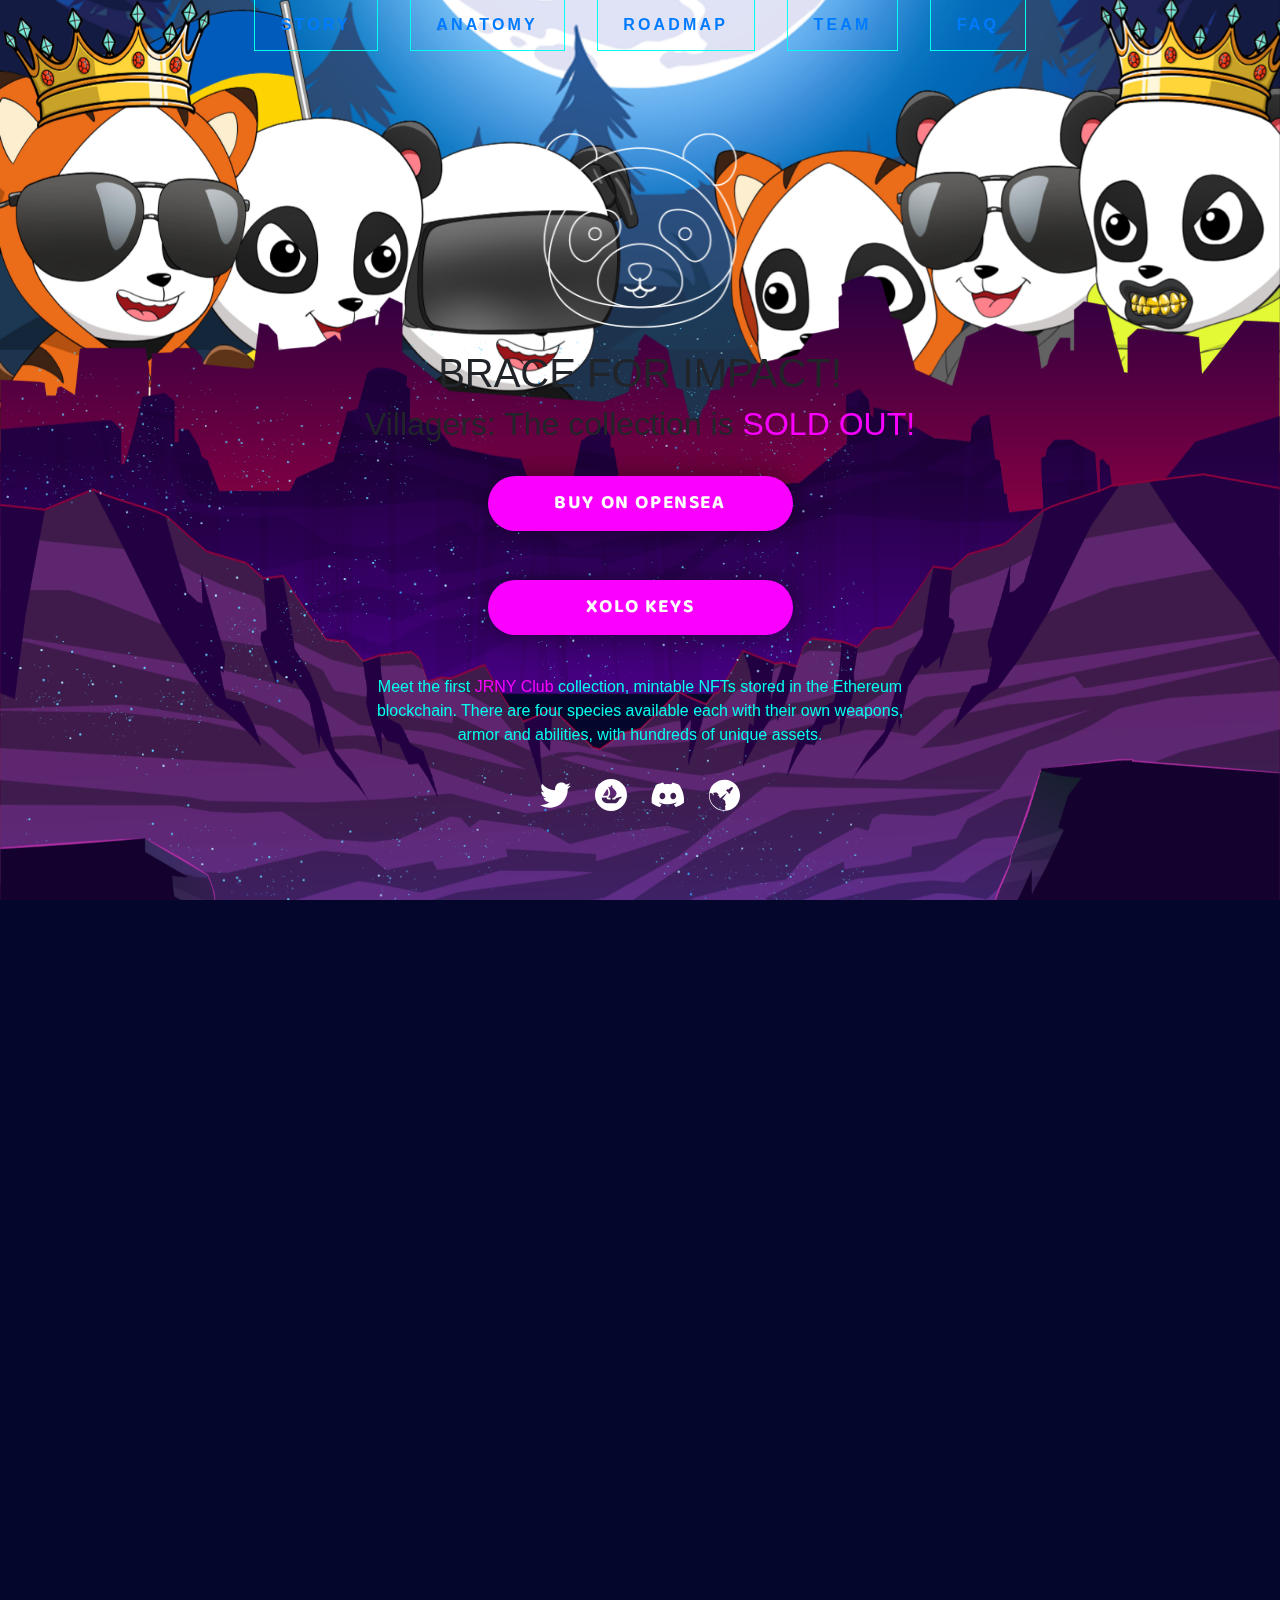
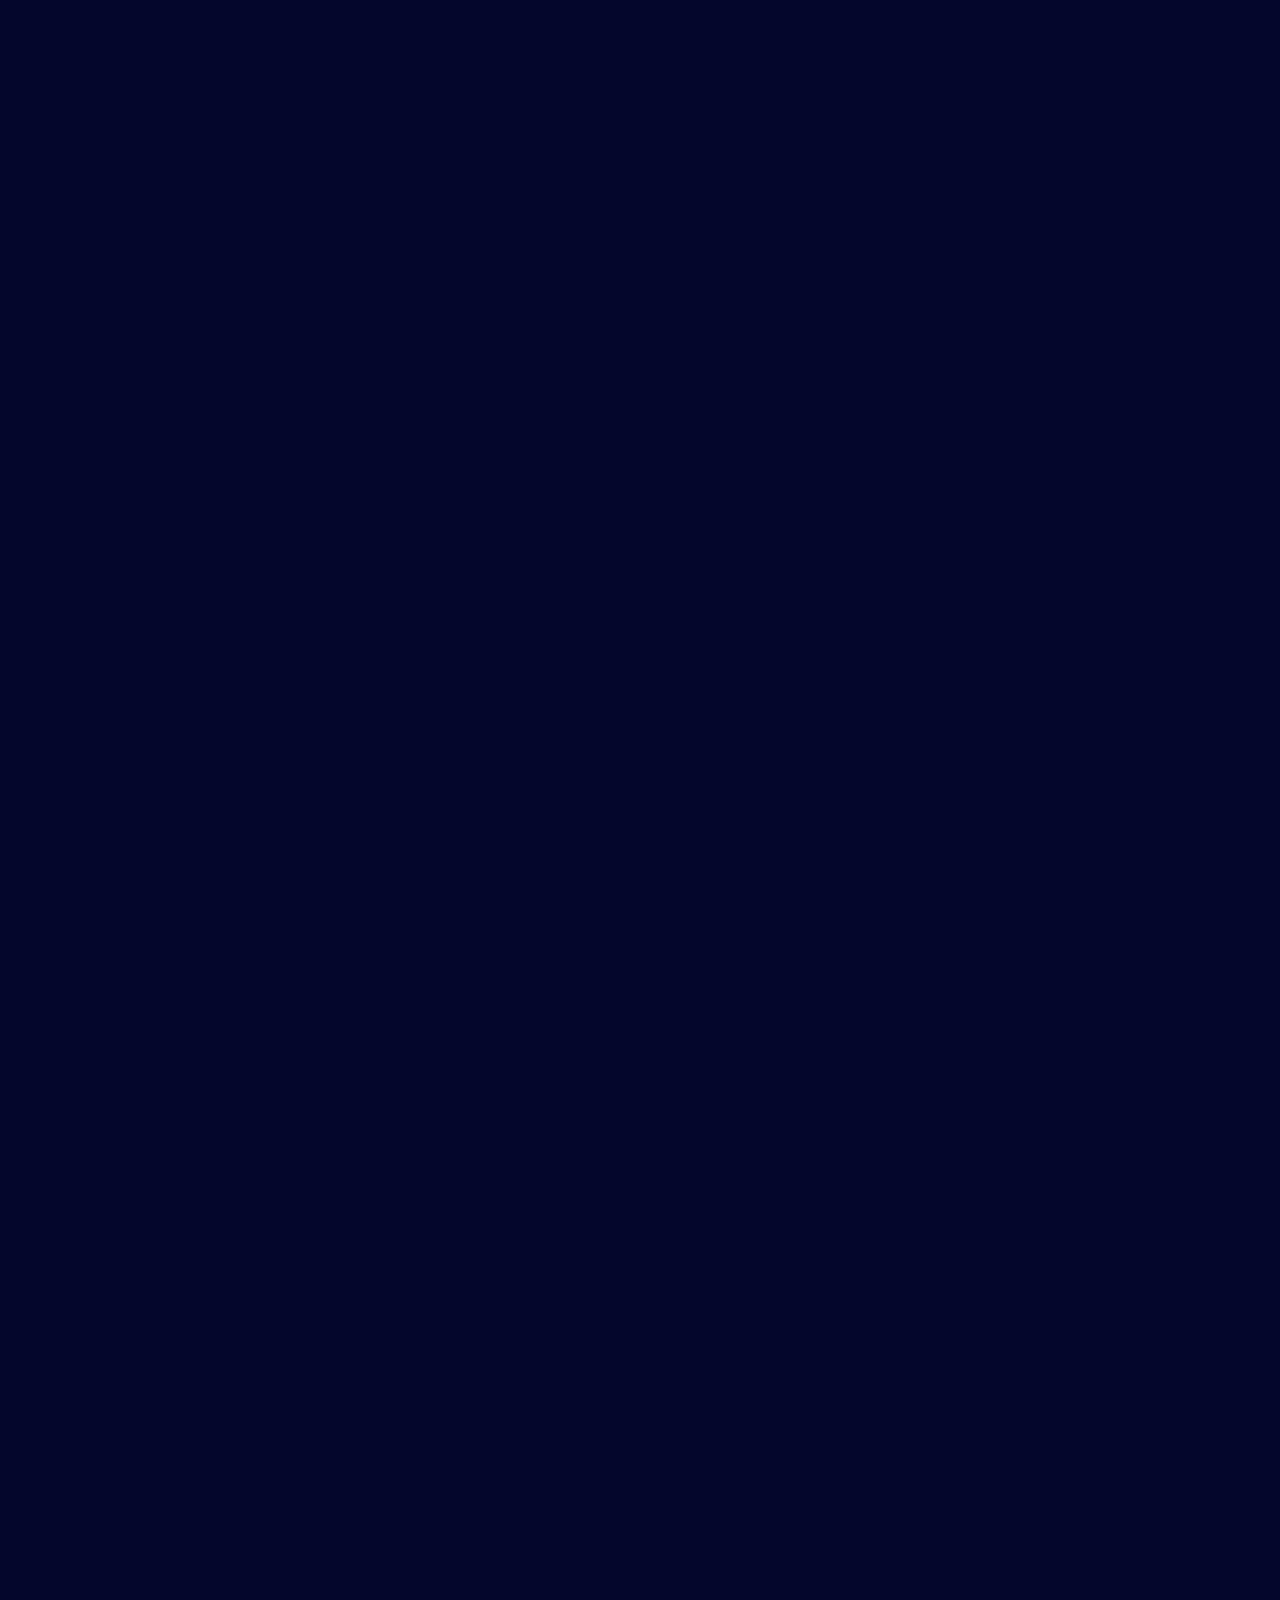
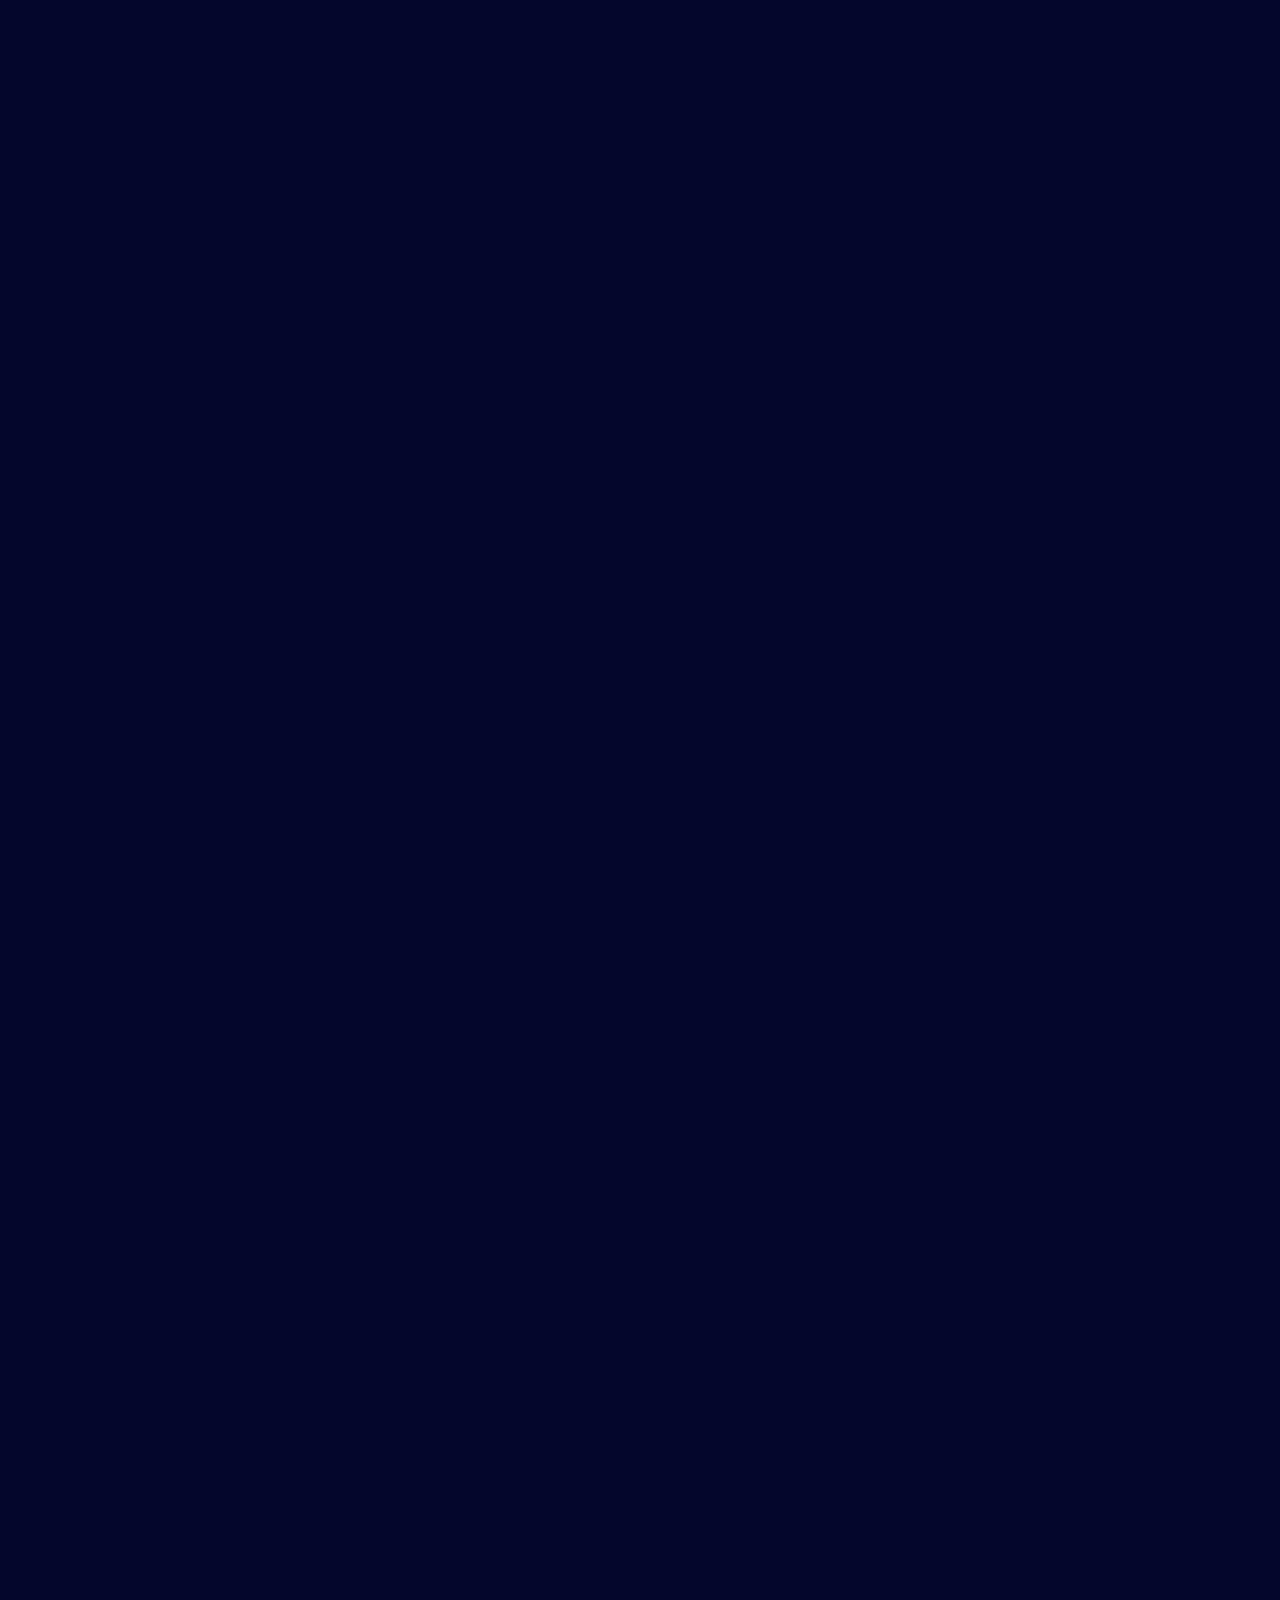
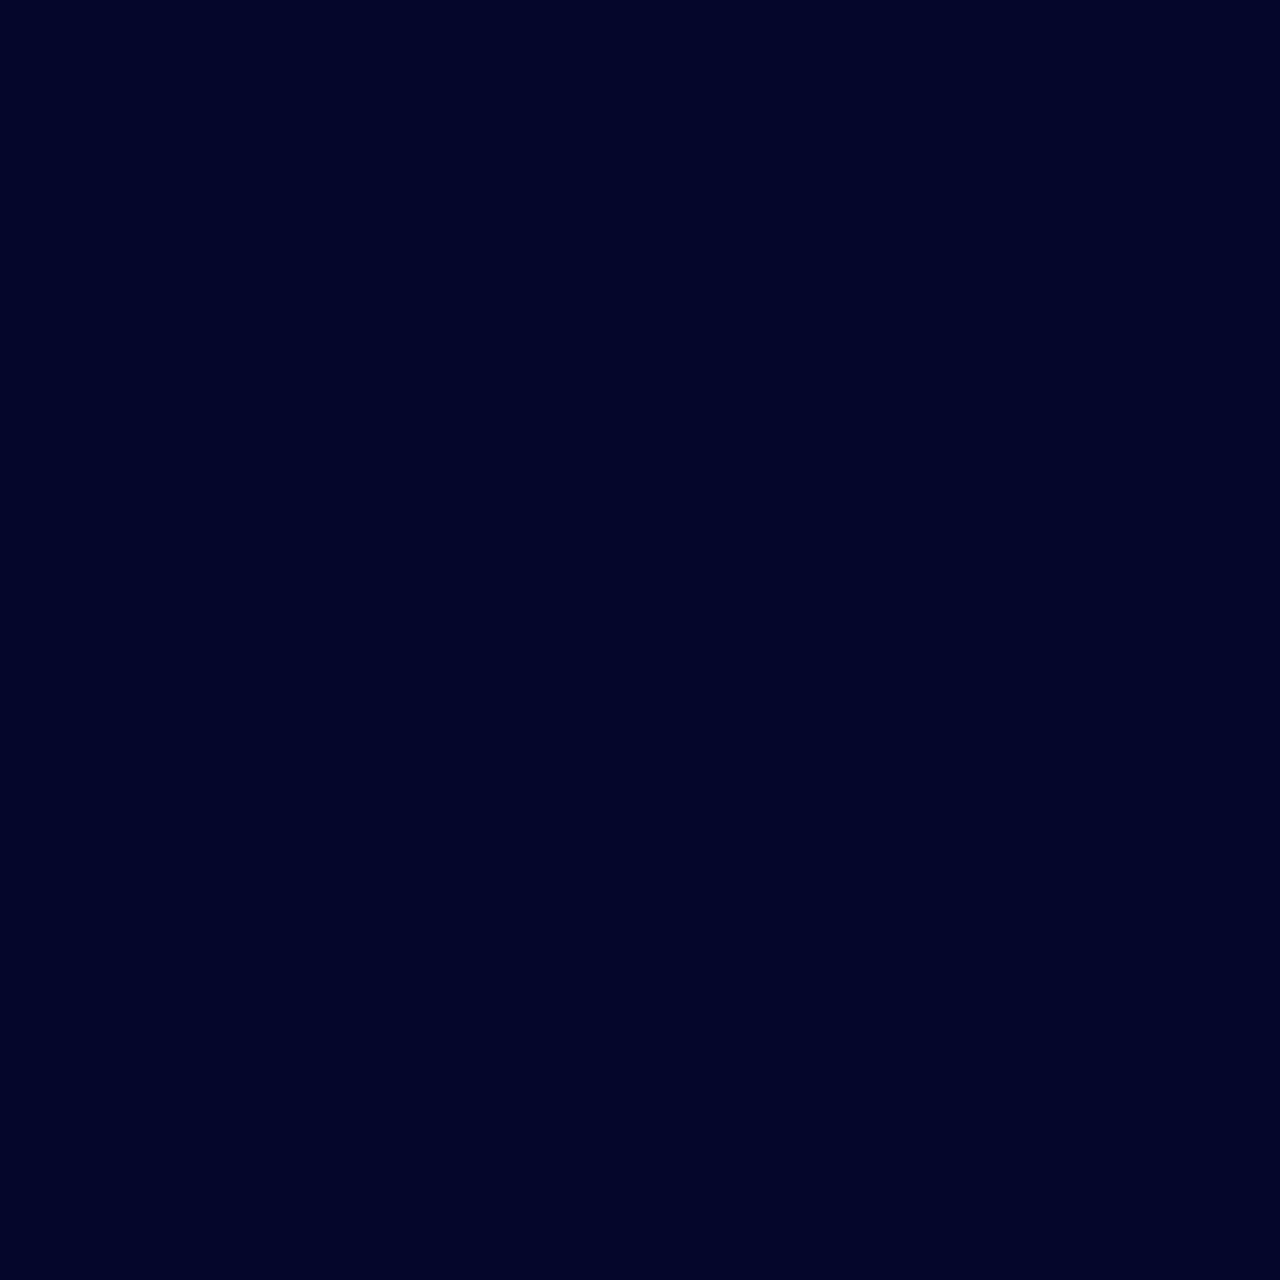
==== commit 9a8375c4: "Final Design" ====
--- a/index.html
+++ b/index.html
@@ -16,73 +16,60 @@
 <div is='voyagers-header' class="_ssr_ cs-ez">
     <div is='voyagers-menu' class="_ssr_ cq-bq">
         <ul class="cq_bc">
-            <li class="cq_bc"><a class="cq_bc" href="#">Discord</a></li>
             <li class="cq_bc"><a class="cq_bc" href="#">Twitter</a></li>
             <li class="cq_bc"><a class="cq_bc" href="#">Opensea</a></li>
-            <li class="cq_bc"><a class="cq_bc" href="#">Looksrare</a></li>
-            <li class="cq_bc"><a class="cq_bc" href="#">Medium</a></li>
+            <li class="cq_bc"><a class="cq_bc" href="#">Website</a></li>
+            <li class="cq_bc"><a class="cq_bc" href="#">Official</a></li>
         </ul>
     </div>
     <div is='voyagers-parallax' id="story" class="_ssr_ cn-af  cq-af cs-fa  cq-ag" id="story">
         <div is='parallax-layer' class="_ssr_ cq-ah  cn-ai"
-             style="--cn_aj: 0px;--cn_ak: 1;--cn_al: 0;--cn_am: 0;--cn_an: 0"><img class="cq-ai"
-                                                                                   src="__assets__/logo-set-white-WSO6NZSY.png">
-            <h1 style="color: #ffffff">Brace for impact!</h1>
-            <h2 style="color: #ffffff">Collection Name: The collection is <span class="cq-al">SOLD OUT!</span></h2><a class="cq-am"
-                                                                                         href="https://opensea.io/collection/villagers-of-xolo">
+             style="--cn_aj: 0px;--cn_ak: 1;--cn_al: 0;--cn_am: 0;--cn_an: 0"><img class="cq-ai" src="__assets__/logo-set-white-WSO6NZSY.png">
+            <h1 style="color: #ffffff">Lost Panda</h1>
+            <h2 style="color: #ffffff">First Charity focused <span class="cq-al">P2E GAME!</span></h2><a
+                    class="cq-am"
+                    href="https://opensea.io/collection/villagers-of-xolo">
                 <button class="cq-an">Buy on Opensea</button>
             </a>
             <hr class="cq-ao">
             <a class="cq-ap" href="claim/index.html">
-                <button class="cq-aq">XOLO Keys</button>
+                <button class="cq-aq">Panda Keys</button>
             </a>
-<br><br>
+            <br><br>
             <h1 style="color: #f900ff;">Who we are!</h1>
-            <p class="cq-ar">Meet the first <em>Collection Name</em> collection, mintable NFTs stored in the Ethereum
-                blockchain. There are four species available each with their own weapons, armor and abilities, with
-                hundreds of unique assets.</p>
-            <p class="cq-ar">Meet the first <em>Collection Name</em> collection, mintable NFTs stored in the Ethereum
-                blockchain. There are four species available each with their own weapons, armor and abilities, with
-                hundreds of unique assets.</p>
-            <div is='voyagers-socials' class="_ssr_ cq-at  cs-al"><a href="https://twitter.com/JRNYclub"
+            <p class="cq-ar"><em>LostPanda</em> gives a chance to help donating without the donation coming directly from your
+                pockets. How? Introducing the first Charity based P2E game where holders can choose to
+                donate their earnings and the less fortunate to have a chance at earning a quick buck.</p>
+            <p class="cq-ar"><em>Lost Panda</em> is a collection of 2,388 adorable little <em>Panda</em> residing on the Ethereum
+                blockchain as a unique NFT made with Combination of remarkable traits soon to be shifted
+                to their home in the metaverse where users can earn whilst having a choice of giving back.</p>
+            <div is='voyagers-socials' class="_ssr_ cq-at  cs-al"><a href="#"
                                                                      target="_blank">
                 <svg width="31" height="26" fill="#fff" xmlns="http://www.w3.org/2000/svg">
                     <path d="M9.31782 20.242c-2.92248-.2375-4.86434-1.7003-5.93411-4.4231.969.1674 1.87636.1531 2.78256-.1046-1.43992-.3715-2.65232-1.0944-3.5841-2.2589-.93178-1.1646-1.39535-2.4985-1.39961-3.99309.47054.17589.91395.36185 1.37054.50674.47337.15195.96836.22575 1.4655.21845-1.69419-1.22804-2.62868-2.83734-2.77286-4.86892-.08954-1.26102.19379-2.45308.84185-3.56417C5.52557 5.79354 9.86665 8.01224 15.1155 8.37409c-.031-.60785-.1-1.18471-.0818-1.75885.0457-1.44737.5694-2.72543 1.5143-3.81793C17.6535 1.51886 19.0554.778519 20.743.620068c1.9767-.185956 3.6775.436222 5.1035 1.810752.1163.11158.2155.14218.3732.10809 1.2797-.27769 2.5097-.74794 3.6481-1.39467.0329-.0186.0667-.03526.1512-.07943-.2235.7167-.5794 1.38517-1.0493 1.97076-.4635.57775-1.0148 1.07932-1.6337 1.48649 1.212-.12862 2.3667-.45753 3.5147-.89607-.2325.30992-.4573.62682-.7023.92668-.6627.8156-1.427 1.54313-2.2744 2.16485-.0505.03143-.0912.07642-.1174.12985-.0262.05343-.0368.11315-.0307.17233.0652 1.96552-.1953 3.9283-.7709 5.8088-.7663 2.5147-1.9864 4.7818-3.6977 6.7832-1.5139 1.7704-3.3058 3.1864-5.3899 4.2278-1.7248.8624-3.55 1.4055-5.4604 1.669-1.091.1547-2.1932.2153-3.29461.1813-2.44186-.0841-4.78371-.6118-6.99728-1.6562C1.39457 23.6938.699612 23.3006 0 22.8977c3.43876.2898 6.53643-.5532 9.31782-2.6557Z"
                           fill="inherit"></path>
                 </svg>
-            </a><a href="https://opensea.io/collection/villagers-of-xolo" target="_blank">
+            </a><a href="#" target="_blank">
                 <svg width="32" height="32" viewBox="0 0 90 90" fill="none" xmlns="http://www.w3.org/2000/svg">
                     <path d="M45 0C20.151 0 0 20.151 0 45C0 69.849 20.151 90 45 90C69.849 90 90 69.849 90 45C90 20.151 69.858 0 45 0ZM22.203 46.512L22.392 46.206L34.101 27.891C34.272 27.63 34.677 27.657 34.803 27.945C36.756 32.328 38.448 37.782 37.656 41.175C37.323 42.57 36.396 44.46 35.352 46.206C35.217 46.458 35.073 46.71 34.911 46.953C34.839 47.061 34.713 47.124 34.578 47.124H22.545C22.221 47.124 22.032 46.773 22.203 46.512ZM74.376 52.812C74.376 52.983 74.277 53.127 74.133 53.19C73.224 53.577 70.119 55.008 68.832 56.799C65.538 61.38 63.027 67.932 57.402 67.932H33.948C25.632 67.932 18.9 61.173 18.9 52.83V52.56C18.9 52.344 19.08 52.164 19.305 52.164H32.373C32.634 52.164 32.823 52.398 32.805 52.659C32.706 53.505 32.868 54.378 33.273 55.17C34.047 56.745 35.658 57.726 37.395 57.726H43.866V52.677H37.467C37.143 52.677 36.945 52.299 37.134 52.029C37.206 51.921 37.278 51.813 37.368 51.687C37.971 50.823 38.835 49.491 39.699 47.97C40.284 46.944 40.851 45.846 41.31 44.748C41.4 44.55 41.472 44.343 41.553 44.145C41.679 43.794 41.805 43.461 41.895 43.137C41.985 42.858 42.066 42.57 42.138 42.3C42.354 41.364 42.444 40.374 42.444 39.348C42.444 38.943 42.426 38.52 42.39 38.124C42.372 37.683 42.318 37.242 42.264 36.801C42.228 36.414 42.156 36.027 42.084 35.631C41.985 35.046 41.859 34.461 41.715 33.876L41.661 33.651C41.553 33.246 41.454 32.868 41.328 32.463C40.959 31.203 40.545 29.97 40.095 28.818C39.933 28.359 39.753 27.918 39.564 27.486C39.294 26.82 39.015 26.217 38.763 25.65C38.628 25.389 38.52 25.155 38.412 24.912C38.286 24.642 38.16 24.372 38.025 24.111C37.935 23.913 37.827 23.724 37.755 23.544L36.963 22.086C36.855 21.888 37.035 21.645 37.251 21.708L42.201 23.049H42.219C42.228 23.049 42.228 23.049 42.237 23.049L42.885 23.238L43.605 23.436L43.866 23.508V20.574C43.866 19.152 45 18 46.413 18C47.115 18 47.754 18.288 48.204 18.756C48.663 19.224 48.951 19.863 48.951 20.574V24.939L49.482 25.083C49.518 25.101 49.563 25.119 49.599 25.146C49.725 25.236 49.914 25.38 50.148 25.56C50.337 25.704 50.535 25.884 50.769 26.073C51.246 26.46 51.822 26.955 52.443 27.522C52.605 27.666 52.767 27.81 52.92 27.963C53.721 28.71 54.621 29.583 55.485 30.555C55.728 30.834 55.962 31.104 56.205 31.401C56.439 31.698 56.7 31.986 56.916 32.274C57.213 32.661 57.519 33.066 57.798 33.489C57.924 33.687 58.077 33.894 58.194 34.092C58.554 34.623 58.86 35.172 59.157 35.721C59.283 35.973 59.409 36.252 59.517 36.522C59.85 37.26 60.111 38.007 60.273 38.763C60.327 38.925 60.363 39.096 60.381 39.258V39.294C60.435 39.51 60.453 39.744 60.471 39.987C60.543 40.752 60.507 41.526 60.345 42.3C60.273 42.624 60.183 42.93 60.075 43.263C59.958 43.578 59.85 43.902 59.706 44.217C59.427 44.856 59.103 45.504 58.716 46.098C58.59 46.323 58.437 46.557 58.293 46.782C58.131 47.016 57.96 47.241 57.816 47.457C57.609 47.736 57.393 48.024 57.168 48.285C56.97 48.555 56.772 48.825 56.547 49.068C56.241 49.437 55.944 49.779 55.629 50.112C55.449 50.328 55.251 50.553 55.044 50.751C54.846 50.976 54.639 51.174 54.459 51.354C54.144 51.669 53.892 51.903 53.676 52.11L53.163 52.569C53.091 52.641 52.992 52.677 52.893 52.677H48.951V57.726H53.91C55.017 57.726 56.07 57.339 56.925 56.61C57.213 56.358 58.482 55.26 59.985 53.604C60.039 53.541 60.102 53.505 60.174 53.487L73.863 49.527C74.124 49.455 74.376 49.644 74.376 49.914V52.812V52.812Z"
                           fill="white"></path>
                 </svg>
-            </a><a href="https://discord.gg/planetxolo" target="_blank">
+            </a><a href="#" target="_blank">
                 <svg width="33" height="25" fill="#fff" xmlns="http://www.w3.org/2000/svg">
                     <path d="M32.9487 15.7856v5.0453c-2.3284 1.8775-4.9612 3.1816-7.8021 4.0959-.2035.0642-.5859.0336-.6777-.0994-.5492-.7767-1.0373-1.5962-1.5681-2.4371l2.5426-1.3194c-.332-.7201-.742-.5091-1.1474-.3394-1.9968.8487-4.1225 1.3547-6.2876 1.4968-2.9882.179-5.9773-.3348-8.73387-1.5014-.42988-.1789-.86589-.3822-1.15197.3578.67313.3302 1.31872.6742 1.98884.9662.4314.1896.5277.422.2799.821-.335.5397-.67006 1.0825-.98214 1.6359-.27384.4831-.61194.5657-1.14585.3868-2.46694-.8269-4.79886-2.0117-6.92098-3.5164-.2616-.1865-.458948-.4586-.679244-.7002v-5.1982c.078756-.2357.142121-.4762.189698-.7201C1.38364 10.7342 2.80027 7.03582 4.91144 3.57902c.44824-.73386.98521-1.27048 1.81286-1.51816 1.51147-.45102 3.01989-.9051 4.5222-1.375993.7389-.235447 1.2346-.058116 1.4671.707853.2081.68799.667.7889 1.3493.76444 1.8022-.07186 3.6089-.08256 5.4095 0 .7389.03058 1.2346-.04891 1.4457-.82405.1958-.717044.6808-.869938 1.3524-.655895 1.6476.522875 3.3151.989195 4.9398 1.576285.5084.21297.9412.57355 1.2423 1.03505 1.8922 2.81856 3.2201 5.97678 3.9102 9.30015.2234 1.0503.3947 2.1267.5859 3.1969Zm-7.7715-1.7705c-.1025-1.7077-1.2361-3.0715-2.7537-3.235-1.357-.1529-2.7216.8485-2.9832 2.385-.1226.7948-.0453 1.6076.2249 2.3652.3977 1.1007 1.3156 1.7505 2.5303 1.7505 1.178 0 2.0286-.6283 2.5151-1.6817.2249-.4923.3136-1.0534.4666-1.584Zm-10.8481.026c.0184-2.2933-1.949-3.8482-3.8827-3.0577-1.15045.4678-1.93067 1.7643-1.89395 3.1479.03671 1.3837.88118 2.6129 2.08055 3.018 1.8649.6254 3.6793-.8989 3.6961-3.1082Z"
                           fill="inherit"></path>
                 </svg>
-            </a><a href="https://jrny.club/" target="_blank">
+            </a><a href="#" target="_blank">
                 <svg width="32" height="32" viewBox="0 0 32 32" fill="#fff" xmlns="http://www.w3.org/2000/svg">
                     <path d="M16.4678 31.8397C7.905 31.7866 0.92059 25.0101 0.929696 16.2181C0.93151 14.1448 1.34882 12.0928 2.15698 10.1834C2.96515 8.27409 4.14776 6.54604 5.63498 5.10141C7.1222 3.65677 8.88385 2.52486 10.8159 1.77249C12.7479 1.02013 14.8111 0.662597 16.8837 0.721002C24.976 0.924372 32.1061 7.49291 31.9983 16.4427C31.8936 25.0602 25.0625 31.7654 16.4678 31.8397ZM5.71496 16.6097C4.57518 14.6367 3.40807 13.8642 1.86762 14.0752C0.198159 23.6973 8.68054 31.9945 17.5454 30.9974L16.7865 29.7924L17.1781 29.6755C17.6683 28.7649 17.0582 27.9818 16.8745 27.1227C17.7184 26.4292 18.3088 25.6415 17.7609 24.4288C17.6683 24.5687 17.5669 24.7025 17.4574 24.8295C17.3404 24.9343 17.2161 25.0307 17.0855 25.1179C17.8717 22.6152 16.8791 20.7332 14.3537 20.0108C15.8061 18.0758 17.3238 16.2166 18.7064 14.2436L18.5804 14.1146L11.7979 19.3916C11.6704 17.3944 10.5549 16.5384 8.80196 16.3168H10.4395C10.6717 16.1498 10.5154 15.9206 10.4395 15.6824C10.1755 14.8188 9.5957 14.2163 8.84596 13.761C7.70769 13.0689 5.56471 13.3831 5.11244 14.3757C5.99877 15.8812 6.00334 15.8933 5.97906 16.5596L5.71496 16.6097ZM19.9236 13.1312C19.9433 13.5576 20.3015 13.7048 20.7507 13.7929C20.8039 14.2148 20.857 14.6276 20.9025 15.0449C22.2183 14.406 22.7237 13.5045 22.3883 12.3662C22.8163 11.9428 23.2989 11.5315 23.7026 11.0565C24.3993 10.243 24.9168 9.34755 24.7407 8.22445C24.6194 8.12678 24.4768 8.05898 24.3244 8.02655C24.172 7.99413 24.0141 7.99798 23.8635 8.03778C23.0461 8.19066 22.2909 8.57826 21.6902 9.15326C21.2227 9.59643 20.7614 10.0457 20.2985 10.4904C19.573 9.89239 18.6002 10.4281 17.7669 11.8563L19.1329 12.0763L19.0115 12.4528L19.9236 13.1312Z"
                           fill="inherit"></path>
                 </svg>
             </a></div>
-            <p class="cq-au">Scroll to explore the Your Collection Story</p>
             <!-- slot2 --></div>
         <div is='parallax-layer' class="_ssr_ cq-aw  cn-ai"
              style="--cn_aj: -4px;--cn_ak: 1.4;--cn_al: 0;--cn_am: 0;--cn_an: -4"><!--  --></div>
-        <div is='parallax-layer' class="_ssr_ cq-ax  cn-ai"
-             style="--cn_aj: -10px;--cn_ak: 2;--cn_al: 0;--cn_am: -40vw;--cn_an: -10"><!--  --></div>
-        <div is='parallax-layer' class="_ssr_ cq-ay  cn-ai"
-             style="--cn_aj: -8px;--cn_ak: 1.8;--cn_al: 0;--cn_am: -34vw;--cn_an: -8"><!--  --></div>
-        <div is='parallax-layer' class="_ssr_ cq-az  cn-ai"
-             style="--cn_aj: -7px;--cn_ak: 1.7;--cn_al: 0;--cn_am: -22vw;--cn_an: -7"><!--  --></div>
-        <div is='parallax-layer' class="_ssr_ cq-ba  cn-ai"
-             style="--cn_aj: -5px;--cn_ak: 1.5;--cn_al: 0;--cn_am: 0;--cn_an: -5"><!--  --></div>
-        <div is='parallax-layer' class="_ssr_ cq-bb  cn-ai"
-             style="--cn_aj: -2px;--cn_ak: 1.2;--cn_al: 0;--cn_am: 36vw;--cn_an: -2"><!--  --></div>
-    </div><!-- slot1 --></div>
-
-
+    </div><!-- slot1 -->
+</div>
 
 
 <section class="cs-fb">
@@ -207,70 +194,89 @@
 
     <div is='voyagers-xray' id="anatomy" class="_ssr_ cs-fe  cq-dq" id="anatomy">
         <header class="cq-dr cq_dp"><h2 class="cq-ds cq_dp">Minting</h2>
-                        <article class="postcard dark blue">
-                            <div class="postcard__text">
-                                <div class="postcard__subtitle small">
-                                    <span style="color: #F721F8FF; font-size: 30px">Total Minted 0/10000</span>
-                                </div>
-                                <div class="row mx-auto">
-                                    <span style="font-size: 25px; margin-bottom: 20px;">0.05 Eth + Gas fee <br> Max 5 per transaction</span>
-                                </div>
-                                <div class="row mx-auto">
-                                    <form class="form" action="#">
-                                        <div class="form__wrap">
-                                            <div class="form__row">
-                                                <div class="form__field" style="margin-bottom: 20px">
-                                                    <button class="form__btn-add input-wrap-left" type="button">-</button>
-                                                    <input class="form__input mint-input" type="number" name="#" id="#" value="1">
-                                                    <button class="form__btn-add input-wrap-right" type="button">+</button>
-                                                </div>
-                                                <button class="form__btn-value input-five-button" type="button">1</button>
-                                                <button class="form__btn-value input-ten-button" type="button">3</button>
-                                                <button class="form__btn-value input-twenty-button" type="button">5</button>
-                                            </div>
-                                            <button class="form__btn js-popup-open mb-4" type="button" style="margin-top: 20px">Connect wallet</button>
-                                            <button class="form__btn mint-button" type="button">MINT NOW</button>
-                                        </div>
-                                    </form>
-                                </div>
-                            </div>
-                        </article>
+            <article class="postcard dark blue">
+                <div class="postcard__text">
+                    <div class="postcard__subtitle small">
+                        <span style="color: #F721F8FF; font-size: 30px">Total Minted 0/2383</span>
+                    </div>
+                    <div class="row mx-auto">
+                        <span style="font-size: 25px; margin-bottom: 20px;">0.05 Eth + Gas fee <br> Max 5 per transaction</span>
+                    </div>
+                    <div class="row mx-auto">
+                        <form class="form" action="#">
+                            <div class="form__wrap">
+                                <div class="form__row">
+                                    <div class="form__field" style="margin-bottom: 20px">
+                                        <button class="form__btn-add input-wrap-left" type="button">-</button>
+                                        <input class="form__input mint-input" type="number" name="#" id="#" value="1">
+                                        <button class="form__btn-add input-wrap-right" type="button">+</button>
+                                    </div>
+                                    <button class="form__btn-value input-five-button" type="button">1</button>
+                                    <button class="form__btn-value input-ten-button" type="button">3</button>
+                                    <button class="form__btn-value input-twenty-button" type="button">5</button>
+                                </div>
+                                <button class="form__btn js-popup-open mb-4" type="button" style="margin-top: 20px">
+                                    Connect wallet
+                                </button>
+                                <button class="form__btn mint-button" type="button">MINT NOW</button>
+                            </div>
+                        </form>
+                    </div>
+                </div>
+            </article>
         </header>
     </div>
 </section>
 
 
-
 <section class="cs-ff">
     <voyagers-roadmap id="roadmap" class="_ssr_ cs-dd" id="roadmap"><img class="cs-df cs_dd"
                                                                          src="__assets__/roadmap-start-4NC2QSXI.png">
-        <div class="cs-dg cs_dd  ref--line">
+        <div class="cs-dg cs_dd">
             <div class="cs-dh cs_dd"></div>
         </div>
         <div class="row cs_dd">
-            <div class="cs-dj cs_dd">
-                <div class="stop cs_dd">01</div>
-            </div>
-            <div class="cs-dl cs_dd"><span class="title cs_dd">Villager Companions</span><span
-                    class="description cs_dd">Introduction of pet NFTs.</span></div>
+            <div class="cs-dj cs_dd col-md-2">
+                <div class="stop cs_dd">10%</div>
+            </div>
+            <div class="cs-dl cs_dd col-md-10"><span class="title cs_dd">Lost Panda’s Launch</span><span
+                    class="description cs_dd">* Launch of Lost Panda on All Socials & Official Website Launch<br>* Whitelist spot giveaways<br>* Portion of the collection will be held for promotion / Giveaway</span></div>
         </div>
         <div class="row cs_dd">
-            <div class="cs-dp cs_dd">
-                <div class="stop cs_dd">02</div>
-            </div>
-            <div class="cs-dr cs_dd"><span class="title cs_dd">Community Wallet</span><span class="description cs_dd">For contests, giveaways and rewards.</span>
+            <div class="cs-dp cs_dd col-md-2">
+                <div class="stop cs_dd">30%</div>
+            </div>
+            <div class="cs-dr cs_dd col-md-8"><span class="title cs_dd">Lost Panda Finds its Home ( Mint Phase )</span>
+                <span class="description cs_dd">* 2,388 Lost Panda will be minted by our community<br>* Lost Panda goes live on secondary market (opensea)<br>Lost Panda will be launched on Rarity.Tools Post mint</span>
             </div>
         </div>
         <div class="row cs_dd">
-            <div class="cs-dv cs_dd">
-                <div class="stop cs_dd">03</div>
-            </div>
-            <div class="cs-dx cs_dd"><span class="title cs_dd">Villager Merch Store</span><span
-                    class="description cs_dd">Exclusive Villager branded clothing.</span></div>
+            <div class="cs-dv cs_dd col-md-2">
+                <div class="stop cs_dd">50%</div>
+            </div>
+            <div class="cs-dx cs_dd col-md-8"><span class="title cs_dd">Lost Panda fulfils its duties</span><span
+                    class="description cs_dd">* Donate 25% of mint proceedings to charity in collaboration with Ukraine<br>* Donate 15% to Global Wildlife Preserves<br>* Unique NFT holders will be sent a plush toy Panda as token of donation<br>* Sneak Peak of our Lost Panda P2E game prototype</span>
+            </div>
+        </div>
+        <div class="row cs_dd">
+            <div class="cs-dv cs_dd col-md-2">
+                <div class="stop cs_dd">75%</div>
+            </div>
+            <div class="cs-dx cs_dd col-md-8"><span class="title cs_dd">Increase Area of Reach</span><span
+                    class="description cs_dd">* Collab with other P2E NFT project ( top secret )<br>* Introduce Lost Panda P2E Game<br>* Introduce $bamboo Token ( earned whilst playing Lost Panda )<br>* Get lost panda on billboards in NYC, London & Hong Kong</span>
+            </div>
+        </div>
+        <div class="row cs_dd">
+            <div class="cs-dv cs_dd col-md-2">
+                <div class="stop cs_dd">100%</div>
+            </div>
+            <div class="cs-dx cs_dd col-md-8"><span class="title cs_dd">Give Back to the Community</span><span
+                    class="description cs_dd">* Giveaways & Airdrops to our holders<br>* Introduce Lost Panda P2E Game<br>* Merch drop for holders & Supporters<br>* We will buy land in sandbox for our lost panda to finally reside at a home in the
+metaverse</span>
+            </div>
         </div>
     </voyagers-roadmap>
 </section>
-
 
 
 <div is='voyagers-team' class="_ssr_ cs-bt cs-fh  cs-bu">
@@ -279,44 +285,145 @@
     <div class="cs-bx grid">
         <div is='voyagers-team-item' class="_ssr_ cs-bm" name="TonySparkOG" role="Founder">
             <div is='voyagers-round-image' class="_ssr_ cs-ai cs-bz  cs-aj"><!--  --></div><!-- slot19 -->
-            <div class="cs-bq"><p class="cs-br">TonySparkOG</p>
-                <p class="cs-bs">Founder <br> It is a long established fact that a reader will be distracted by the readable content of a page when looking at its layout. The point of using Lorem Ipsum is that it has a more-or-less normal distribution of letters, as opposed to using 'Content here, content here', making it look like readable English.</p></div>
+            <div class="cs-bq"><p class="cs-br">Blockchain expert</p>
+                <p class="cs-bs">Expert in blockchain technology with past experiences working for top tech
+                    companies helping build projects & consulting clients</p></div>
         </div>
         <div is='voyagers-team-item' class="_ssr_ cs-bm" name="DNP3" role="Project Manager">
             <div is='voyagers-round-image' class="_ssr_ cs-ai cs-cb  cs-aj"><!--  --></div><!-- slot20 -->
-            <div class="cs-bq"><p class="cs-br">DNP3</p>
-                <p class="cs-bs">Project Manager<br> It is a long established fact that a reader will be distracted by the readable content of a page when looking at its layout. The point of using Lorem Ipsum is that it has a more-or-less normal distribution of letters, as opposed to using 'Content here, content here', making it look like readable English.</p></div>
+            <div class="cs-bq"><p class="cs-br">Wildlife artist</p>
+                <p class="cs-bs">From Ukraine with a burning desire to make a change for the better <br><br><br><br><br></p></div>
         </div>
         <div is='voyagers-team-item' class="_ssr_ cs-bm" name="SneakyBroArt" role="Artists">
             <div is='voyagers-round-image' class="_ssr_ cs-ai cs-cd  cs-aj"><!--  --></div><!-- slot21 -->
-            <div class="cs-bq"><p class="cs-br">SneakyBroArt</p>
-                <p class="cs-bs">Artists<br> It is a long established fact that a reader will be distracted by the readable content of a page when looking at its layout. The point of using Lorem Ipsum is that it has a more-or-less normal distribution of letters, as opposed to using 'Content here, content here', making it look like readable English.</p></div>
+            <div class="cs-bq"><p class="cs-br">NFT Enthusiast & game creator</p>
+                <p class="cs-bs">NFT advisor & expert. Past experience of working in gaming industry<br></p></div>
         </div>
         <div is='voyagers-team-item' class="_ssr_ cs-bm" name="KryptoRick" role="Team Manager">
             <div is='voyagers-round-image' class="_ssr_ cs-ai cs-cf  cs-aj"><!--  --></div><!-- slot22 -->
-            <div class="cs-bq"><p class="cs-br">KryptoRick</p>
-                <p class="cs-bs">Team Manager<br> It is a long established fact that a reader will be distracted by the readable content of a page when looking at its layout. The point of using Lorem Ipsum is that it has a more-or-less normal distribution of letters, as opposed to using 'Content here, content here', making it look like readable English.</p></div>
+            <div class="cs-bq"><p class="cs-br">Founder</p>
+                <p class="cs-bs">Firm believer of bringing NFTs to life & make the real change moving forward<br><br><br><br></p></div>
         </div>
     </div>
-    <voyagers-faq id="faq" class="_ssr_ cs-cv" id="faq">
-        <div is='voyagers-skew-heading' class="_ssr_ cs-cw  cs-af"><h1>FAQs<!-- slot27 --></h1></div>
-        <voyagers-faq-item class="_ssr_ ref--item1 cs-cq">
-            <div class="cs-cr"><h5 class="cs-cs">When is your collection name mint?</h5></div><!--  --></voyagers-faq-item>
-        <voyagers-faq-item class="_ssr_ ref--item2 cs-cq">
-            <div class="cs-cr"><h5 class="cs-cs">What Blockchain network will they be on?</h5></div><!--  -->
+    <!--<voyagers-faq id="faq" class="_ssr_ cs-cv" id="faq">
+        <div is='voyagers-skew-heading' class="_ssr_ cs-cw  cs-af"><h1>FAQs&lt;!&ndash; slot27 &ndash;&gt;</h1></div>
+        <voyagers-faq-item class="_ssr_ ref&#45;&#45;item1 cs-cq">
+            <div class="cs-cr"><h5 class="cs-cs">When is your collection name mint?</h5></div>&lt;!&ndash;  &ndash;&gt;
         </voyagers-faq-item>
-        <voyagers-faq-item class="_ssr_ ref--item3 cs-cq">
-            <div class="cs-cr"><h5 class="cs-cs">How many different Villager traits are there?</h5></div><!--  -->
+        <voyagers-faq-item class="_ssr_ ref&#45;&#45;item2 cs-cq">
+            <div class="cs-cr"><h5 class="cs-cs">What Blockchain network will they be on?</h5></div>&lt;!&ndash;  &ndash;&gt;
         </voyagers-faq-item>
-        <voyagers-faq-item class="_ssr_ ref--item4 cs-cq">
-            <div class="cs-cr"><h5 class="cs-cs">When will your collection name be revealed?</h5></div><!--  -->
+        <voyagers-faq-item class="_ssr_ ref&#45;&#45;item3 cs-cq">
+            <div class="cs-cr"><h5 class="cs-cs">How many different Villager traits are there?</h5></div>&lt;!&ndash;  &ndash;&gt;
         </voyagers-faq-item>
-        <voyagers-faq-item class="_ssr_ ref--item5 cs-cq">
-            <div class="cs-cr"><h5 class="cs-cs">When will the first game be released?</h5></div><!--  -->
+        <voyagers-faq-item class="_ssr_ ref&#45;&#45;item4 cs-cq">
+            <div class="cs-cr"><h5 class="cs-cs">When will your collection name be revealed?</h5></div>&lt;!&ndash;  &ndash;&gt;
         </voyagers-faq-item>
-        <voyagers-faq-item class="_ssr_ ref--item6 cs-cq">
-            <div class="cs-cr"><h5 class="cs-cs">How can I get a Villager NFT?</h5></div><!--  --></voyagers-faq-item>
-    </voyagers-faq>
+        <voyagers-faq-item class="_ssr_ ref&#45;&#45;item5 cs-cq">
+            <div class="cs-cr"><h5 class="cs-cs">When will the first game be released?</h5></div>&lt;!&ndash;  &ndash;&gt;
+        </voyagers-faq-item>
+        <voyagers-faq-item class="_ssr_ ref&#45;&#45;item6 cs-cq">
+            <div class="cs-cr"><h5 class="cs-cs">How can I get a Villager NFT?</h5></div>&lt;!&ndash;  &ndash;&gt;</voyagers-faq-item>
+    </voyagers-faq>-->
+
+            <div class="row">
+                <!-- ***** FAQ Start ***** -->
+                <div class="col-md-6 offset-md-3">
+                    <div class="faq-title text-center pb-3">
+                        <h2>FAQ</h2>
+                    </div>
+                </div>
+                <div class="col-md-6 offset-md-3">
+                    <div class="faq" id="accordion">
+                        <div class="card">
+                            <div class="card-header" id="faqHeading-1">
+                                <div class="mb-0">
+                                    <h5 class="faq-title" data-toggle="collapse" data-target="#faqCollapse-1" data-aria-expanded="true" data-aria-controls="faqCollapse-1">
+                                        <span class="badge">1</span>When Will it be released??
+                                    </h5>
+                                </div>
+                            </div>
+                            <div id="faqCollapse-1" class="collapse show" aria-labelledby="faqHeading-1" data-parent="#accordion">
+                                <div class="card-body">
+                                    <p>Date is TBA. Please regularly check announcements on Discord or Twitter</p>
+                                </div>
+                            </div>
+                        </div>
+                        <div class="card">
+                            <div class="card-header" id="faqHeading-2">
+                                <div class="mb-0">
+                                    <h5 class="faq-title" data-toggle="collapse" data-target="#faqCollapse-2" data-aria-expanded="false" data-aria-controls="faqCollapse-2">
+                                        <span class="badge">2</span> What is the Pre-Sale & Public mint price?
+                                    </h5>
+                                </div>
+                            </div>
+                            <div id="faqCollapse-2" class="collapse" aria-labelledby="faqHeading-2" data-parent="#accordion">
+                                <div class="card-body">
+                                    <p>Pre-Sale : 0.03 Public Sale : 0.05</p>
+                                </div>
+                            </div>
+                        </div>
+                        <div class="card">
+                            <div class="card-header" id="faqHeading-3">
+                                <div class="mb-0">
+                                    <h5 class="faq-title" data-toggle="collapse" data-target="#faqCollapse-3" data-aria-expanded="false" data-aria-controls="faqCollapse-3">
+                                        <span class="badge">3</span>Will it be delayed or revealed instantly?
+                                    </h5>
+                                </div>
+                            </div>
+                            <div id="faqCollapse-3" class="collapse" aria-labelledby="faqHeading-3" data-parent="#accordion">
+                                <div class="card-body">
+                                    <p>You will be able to see your NFT right after Mint. There is no Reveal.</p>
+                                </div>
+                            </div>
+                        </div>
+                        <div class="card">
+                            <div class="card-header" id="faqHeading-4">
+                                <div class="mb-0">
+                                    <h5 class="faq-title" data-toggle="collapse" data-target="#faqCollapse-4" data-aria-expanded="false" data-aria-controls="faqCollapse-4">
+                                        <span class="badge">4</span> How do I mint Lost Panda?
+                                    </h5>
+                                </div>
+                            </div>
+                            <div id="faqCollapse-4" class="collapse" aria-labelledby="faqHeading-4" data-parent="#accordion">
+                                <div class="card-body">
+                                    <p>Step-by-step guide is posted on discord under #howtomint section</p>
+                                </div>
+                            </div>
+                        </div>
+                        <div class="card">
+                            <div class="card-header" id="faqHeading-5">
+                                <div class="mb-0">
+                                    <h5 class="faq-title" data-toggle="collapse" data-target="#faqCollapse-5" data-aria-expanded="false" data-aria-controls="faqCollapse-5">
+                                        <span class="badge">5</span> Will there be a whitelist?
+                                    </h5>
+                                </div>
+                            </div>
+                            <div id="faqCollapse-5" class="collapse" aria-labelledby="faqHeading-5" data-parent="#accordion">
+                                <div class="card-body">
+                                    <p> Yes portion of the collection will be available for whitelist.</p>
+                                </div>
+                            </div>
+                        </div>
+                        <div class="card">
+                            <div class="card-header" id="faqHeading-6">
+                                <div class="mb-0">
+                                    <h5 class="faq-title" data-toggle="collapse" data-target="#faqCollapse-6" data-aria-expanded="false" data-aria-controls="faqCollapse-6">
+                                        <span class="badge">6</span> Why are royalties 10%?
+                                    </h5>
+                                </div>
+                            </div>
+                            <div id="faqCollapse-6" class="collapse" aria-labelledby="faqHeading-6" data-parent="#accordion">
+                                <div class="card-body">
+                                    <p> We keep 10% for game development & maintenance purposes.</p>
+                                </div>
+                            </div>
+                        </div>
+                    </div>
+                </div>
+            </div>
+
+
     <div is='voyagers-footer' class="_ssr_ cs-cp  cs-ay">
         <div class="cs-az"><a href="https://twitter.com/JRNYclub" target="_blank"><img class="cs-bb"
                                                                                        src="__assets__/logo-twitter-2UKCF5AN.svg"></a><a
@@ -333,9 +440,15 @@
 </div>
 
 
-<script src="https://code.jquery.com/jquery-3.2.1.slim.min.js" integrity="sha384-KJ3o2DKtIkvYIK3UENzmM7KCkRr/rE9/Qpg6aAZGJwFDMVNA/GpGFF93hXpG5KkN" crossorigin="anonymous"></script>
-<script src="https://cdn.jsdelivr.net/npm/popper.js@1.12.9/dist/umd/popper.min.js" integrity="sha384-ApNbgh9B+Y1QKtv3Rn7W3mgPxhU9K/ScQsAP7hUibX39j7fakFPskvXusvfa0b4Q" crossorigin="anonymous"></script>
-<script src="https://cdn.jsdelivr.net/npm/bootstrap@4.0.0/dist/js/bootstrap.min.js" integrity="sha384-JZR6Spejh4U02d8jOt6vLEHfe/JQGiRRSQQxSfFWpi1MquVdAyjUar5+76PVCmYl" crossorigin="anonymous"></script>
+<script src="https://code.jquery.com/jquery-3.2.1.slim.min.js"
+        integrity="sha384-KJ3o2DKtIkvYIK3UENzmM7KCkRr/rE9/Qpg6aAZGJwFDMVNA/GpGFF93hXpG5KkN"
+        crossorigin="anonymous"></script>
+<script src="https://cdn.jsdelivr.net/npm/popper.js@1.12.9/dist/umd/popper.min.js"
+        integrity="sha384-ApNbgh9B+Y1QKtv3Rn7W3mgPxhU9K/ScQsAP7hUibX39j7fakFPskvXusvfa0b4Q"
+        crossorigin="anonymous"></script>
+<script src="https://cdn.jsdelivr.net/npm/bootstrap@4.0.0/dist/js/bootstrap.min.js"
+        integrity="sha384-JZR6Spejh4U02d8jOt6vLEHfe/JQGiRRSQQxSfFWpi1MquVdAyjUar5+76PVCmYl"
+        crossorigin="anonymous"></script>
 </body>
 
 </html>--- a/__assets__/src/bundle-PYFIJIHB.css
+++ b/__assets__/src/bundle-PYFIJIHB.css
@@ -997,7 +997,7 @@
 
 @media (max-width: 639px) {
     .cs-bu:not(#_):not(#_):not(#_) {
-        height: 270vh
+        height: 305vh
     }
 }
 
@@ -1221,11 +1221,9 @@
     position: absolute;
     left: 6rem;
     top: 4rem;
-    border: 2px solid hsla(176.4, 99.21%, 50.59%, 100%);
     width: 24px;
     height: calc(100% - 11rem);
     border-radius: 9999px;
-    background-image: linear-gradient(180deg, #640AC4 0%, #391971 100%)
 }
 
 @media (max-width: 639px) {
@@ -2021,9 +2019,6 @@
     right: 0;
     bottom: 0;
     left: 0;
-    background-image: linear-gradient(-70deg, #424242, transparent 50%);
-    opacity: 1;
-    border-radius: 10px;
 }
 .postcard:hover .postcard__bar {
     width: 100px;
@@ -2093,4 +2088,122 @@
     color: #ffffff;
 }
 
+
+.faq-section {
+    background: #fdfdfd;
+    min-height: 100vh;
+    padding: 10vh 0 0;
+}
+.faq-title h2 {
+    position: relative;
+    margin-bottom: 45px;
+    display: inline-block;
+    font-weight: bold;
+    line-height: 1;
+    color: #ffffff;
+    font-size: 50px;
+}
+.faq-title h2::before {
+    content: "";
+    position: absolute;
+    left: 50%;
+    width: 60px;
+    height: 2px;
+    background: #E91E63;
+    bottom: -25px;
+    margin-left: -30px;
+}
+.faq-title p {
+    padding: 0 190px;
+    margin-bottom: 10px;
+}
+
+.faq {
+    background: #00000063;
+    box-shadow: 0 2px 48px 0 rgba(0, 0, 0, 0.06);
+    border-radius: 4px;
+}
+
+.faq .card {
+    border: none;
+    background: none;
+    border-bottom: 1px dashed #CEE1F8;
+}
+
+.faq .card .card-header {
+    padding: 0px;
+    border: none;
+    background: none;
+    -webkit-transition: all 0.3s ease 0s;
+    -moz-transition: all 0.3s ease 0s;
+    -o-transition: all 0.3s ease 0s;
+    transition: all 0.3s ease 0s;
+}
+
+.faq .card .card-header:hover {
+    background: rgba(233, 30, 99, 0.1);
+    padding-left: 10px;
+}
+.faq .card .card-header .faq-title {
+    width: 100%;
+    text-align: left;
+    padding: 0px;
+    padding-left: 30px;
+    padding-right: 30px;
+    font-weight: 400;
+    font-size: 15px;
+    letter-spacing: 1px;
+    color: #04feef;
+    text-decoration: none !important;
+    -webkit-transition: all 0.3s ease 0s;
+    -moz-transition: all 0.3s ease 0s;
+    -o-transition: all 0.3s ease 0s;
+    transition: all 0.3s ease 0s;
+    cursor: pointer;
+    padding-top: 20px;
+    padding-bottom: 20px;
+}
+
+.faq .card .card-header .faq-title .badge {
+    display: inline-block;
+    width: 20px;
+    height: 20px;
+    line-height: 14px;
+    float: left;
+    -webkit-border-radius: 100px;
+    -moz-border-radius: 100px;
+    border-radius: 100px;
+    text-align: center;
+    background: #1f0251;
+    color: #fff;
+    font-size: 12px;
+    margin-right: 20px;
+}
+
+.faq .card .card-body {
+    padding: 30px;
+    padding-left: 35px;
+    padding-bottom: 16px;
+    font-weight: 400;
+    font-size: 16px;
+    color: #6F8BA4;
+    line-height: 28px;
+    letter-spacing: 1px;
+    border-top: 1px solid #F3F8FF;
+}
+
+.faq .card .card-body p {
+    margin-bottom: 14px;
+}
+
+@media (max-width: 991px) {
+    .faq {
+        margin-bottom: 30px;
+    }
+    .faq .card .card-header .faq-title {
+        line-height: 26px;
+        margin-top: 10px;
+    }
+}
+
 /* chunk:end */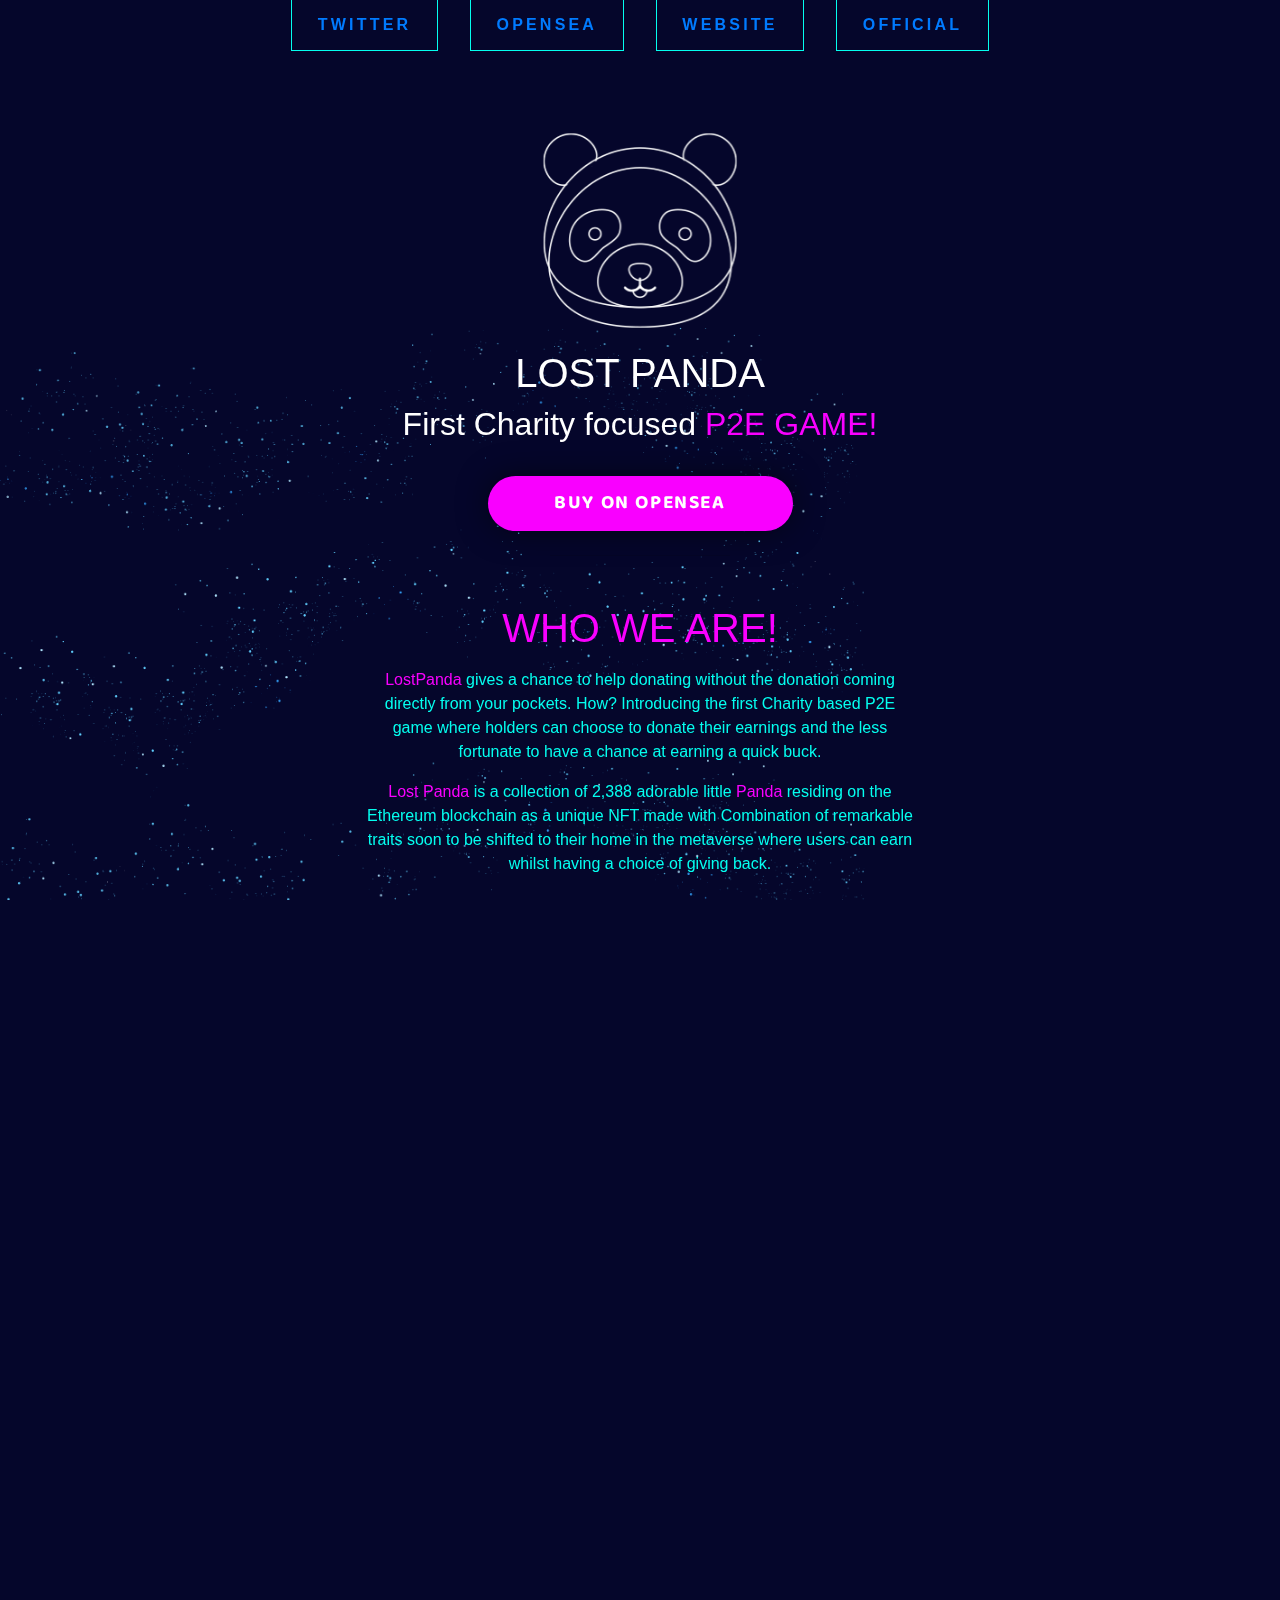
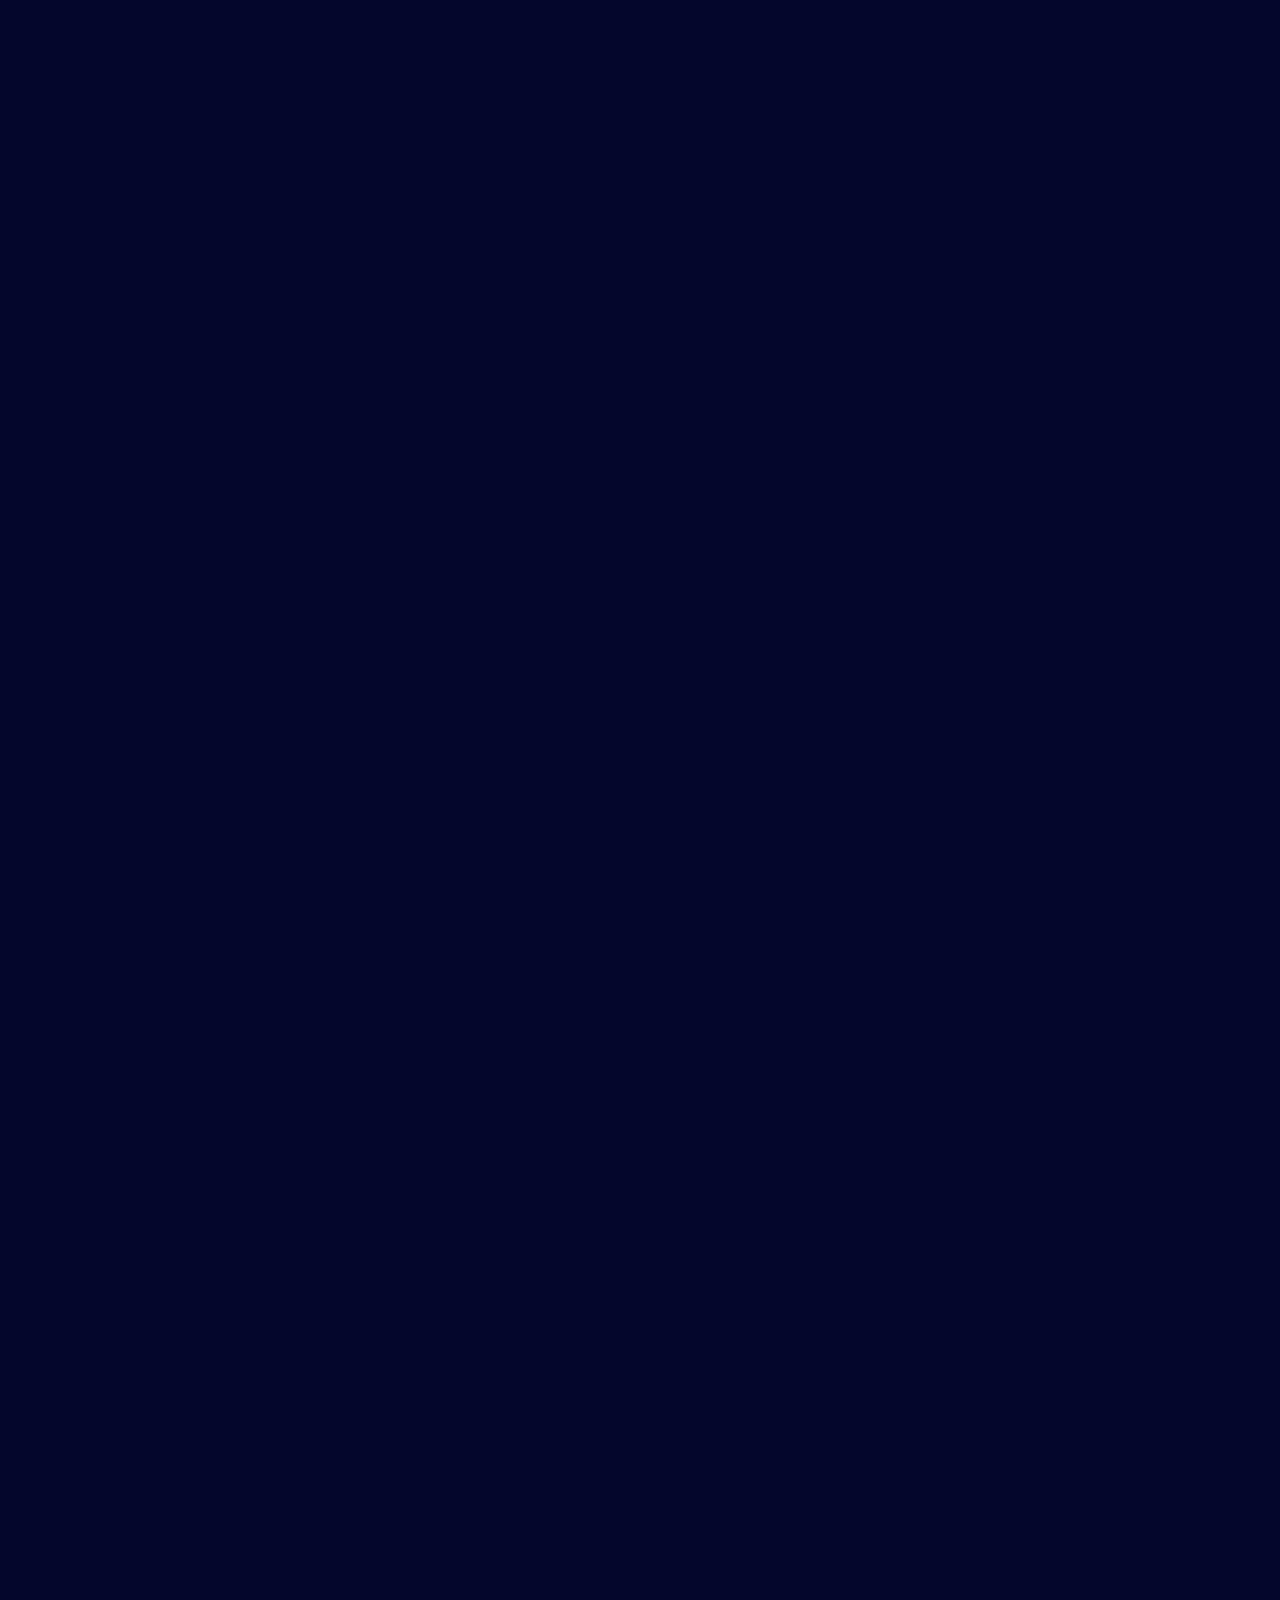
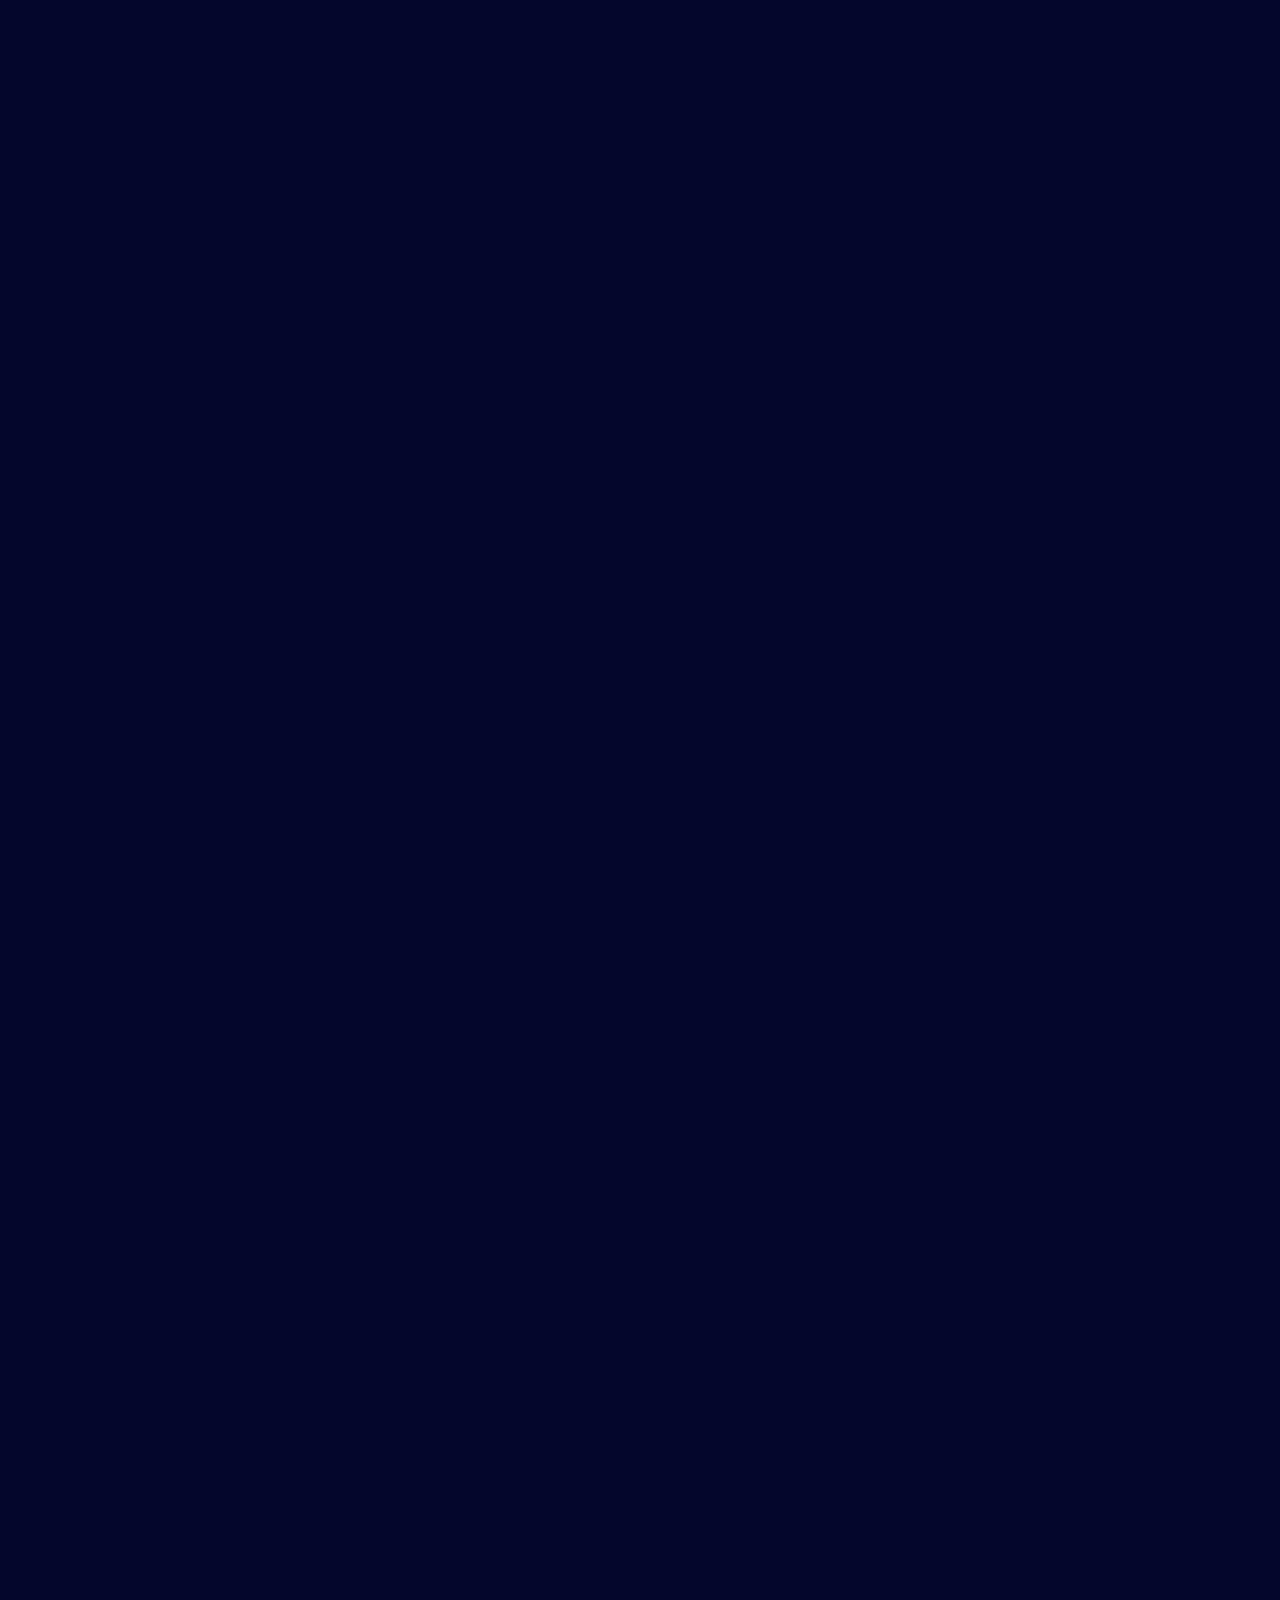
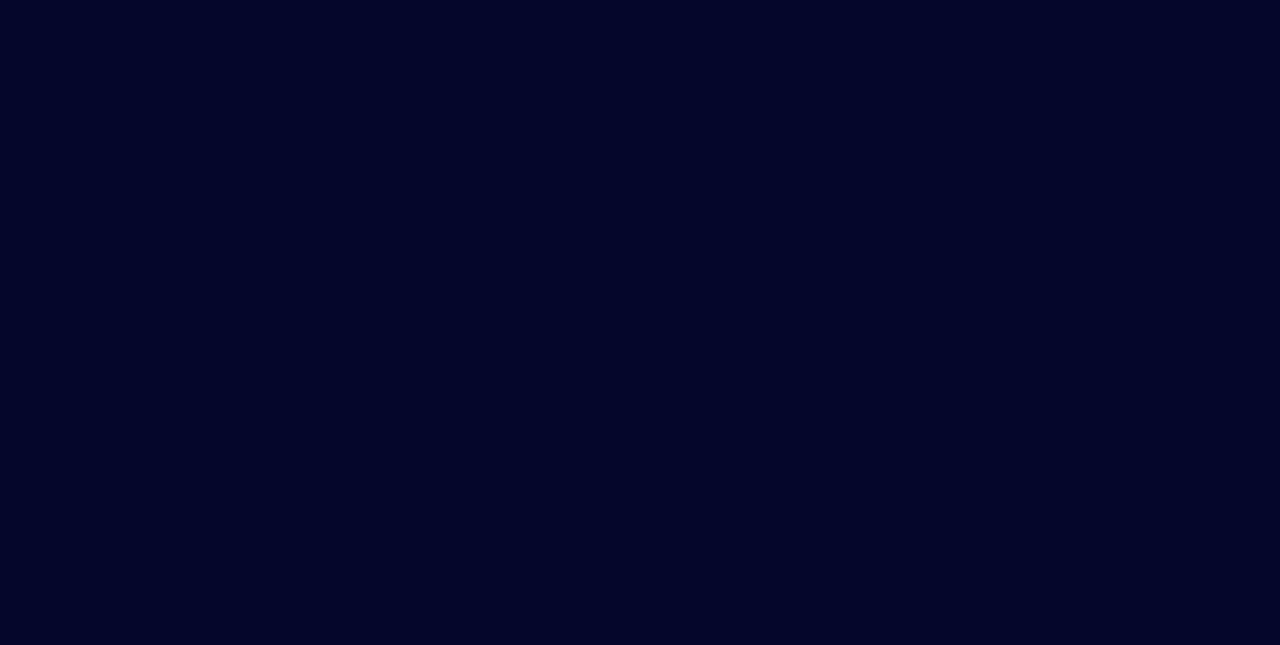
==== commit cd192d7d: "Script removed" ====
--- a/index.html
+++ b/index.html
@@ -8,8 +8,7 @@
     <link rel="icon" type="image/png" href="favicon.png">
     <link href="https://fonts.googleapis.com/css?family=Baloo+2:400,600,800|Permanent+Marker|Freckle+Face|Denk+One|Bangers|Big+Shoulders+Text"
           rel="stylesheet">
-    <script type="module" src="__assets__/src/bundle-0WGCHIYG.js"></script><!--  -->
-    <link rel='stylesheet' href='__assets__/src/bundle-PYFIJIHB.css'>
+    <link rel='stylesheet' href='assets/src/bundle-PYFIJIHB.css'>
     <link rel="stylesheet" href="bootstrap.min.css">
 </head>
 <body is='new-page' class="_ssr_ cs-ey">
@@ -24,7 +23,7 @@
     </div>
     <div is='voyagers-parallax' id="story" class="_ssr_ cn-af  cq-af cs-fa  cq-ag" id="story">
         <div is='parallax-layer' class="_ssr_ cq-ah  cn-ai"
-             style="--cn_aj: 0px;--cn_ak: 1;--cn_al: 0;--cn_am: 0;--cn_an: 0"><img class="cq-ai" src="__assets__/logo-set-white-WSO6NZSY.png">
+             style="--cn_aj: 0px;--cn_ak: 1;--cn_al: 0;--cn_am: 0;--cn_an: 0"><img class="cq-ai" src="assets/logo-set-white-WSO6NZSY.png">
             <h1 style="color: #ffffff">Lost Panda</h1>
             <h2 style="color: #ffffff">First Charity focused <span class="cq-al">P2E GAME!</span></h2><a
                     class="cq-am"
@@ -32,9 +31,6 @@
                 <button class="cq-an">Buy on Opensea</button>
             </a>
             <hr class="cq-ao">
-            <a class="cq-ap" href="claim/index.html">
-                <button class="cq-aq">Panda Keys</button>
-            </a>
             <br><br>
             <h1 style="color: #f900ff;">Who we are!</h1>
             <p class="cq-ar"><em>LostPanda</em> gives a chance to help donating without the donation coming directly from your
@@ -95,7 +91,7 @@
         <div is='scroll-slider' class="_ssr_ cq-cu  ref&#45;&#45;slider">
             <div class="track cl_af  ref&#45;&#45;track">
                 <div is='voyagers-slider-species' class="_ssr_ cq-cc cq-cz  cq-cd" slot="slide">
-                    <div class="cq-ce"><img class="cq-dc" src="__assets__/icon-voyagers-CIXNGBHE.png" slot="icon">
+                    <div class="cq-ce"><img class="cq-dc" src="assets/icon-voyagers-CIXNGBHE.png" slot="icon">
                         &lt;!&ndash; slot7 &ndash;&gt;
                         <div class="cq-cg"><h1 class="cq-ch">Villagers</h1>
                             <div is='voyagers-icon-stars' class="_ssr_ cq-ci"></div>
@@ -105,14 +101,14 @@
                             Many various armors are created that resemble animals from Earth to honor the planet that we
                             once called home. Some Villagers are lucky enough to salvage some of the leftover gear and
                             weapons from the crash.</p>&lt;!&ndash; slot5 &ndash;&gt;</div>
-                    <img src="__assets__/slider-voyager-XF73O7II.png" slot="image">&lt;!&ndash; slot6 &ndash;&gt;
+                    <img src="assets/slider-voyager-XF73O7II.png" slot="image">&lt;!&ndash; slot6 &ndash;&gt;
                     <div class="cq-cl"></div>
                     <div class="cq-cm"></div>
                     <div class="cq-cn"></div>
                     <div class="cq-co"></div>
                 </div>
                 <div is='voyagers-slider-species' class="_ssr_ cq-cc cq-dd  cq-cd" slot="slide">
-                    <div class="cq-ce"><img class="cq-dg" src="__assets__/icon-apes-CX532MFS.png" slot="icon">
+                    <div class="cq-ce"><img class="cq-dg" src="assets/icon-apes-CX532MFS.png" slot="icon">
                         &lt;!&ndash; slot10 &ndash;&gt;
                         <div class="cq-cg"><h1 class="cq-ch">Apes</h1>
                             <div is='voyagers-icon-stars' class="_ssr_ cq-ci">
@@ -126,14 +122,14 @@
                             quickly advance the intellectual development of apes. Many of these apes were included on
                             the voyage to the new planet because of their unique skills, strength and creativity.</p>
                         &lt;!&ndash; slot8 &ndash;&gt;</div>
-                    <img src="__assets__/slider-ape-HLGDPASC.png" slot="image">&lt;!&ndash; slot9 &ndash;&gt;
+                    <img src="assets/slider-ape-HLGDPASC.png" slot="image">&lt;!&ndash; slot9 &ndash;&gt;
                     <div class="cq-cl"></div>
                     <div class="cq-cm"></div>
                     <div class="cq-cn"></div>
                     <div class="cq-co"></div>
                 </div>
                 <div is='voyagers-slider-species' class="_ssr_ cq-cc cq-dh  cq-cd" slot="slide">
-                    <div class="cq-ce"><img class="cq-dk" src="__assets__/icon-mutants-P6EXI2XE.png" slot="icon">
+                    <div class="cq-ce"><img class="cq-dk" src="assets/icon-mutants-P6EXI2XE.png" slot="icon">
                         &lt;!&ndash; slot13 &ndash;&gt;
                         <div class="cq-cg"><h1 class="cq-ch">Rabid</h1>
                             <div is='voyagers-icon-stars' class="_ssr_ cq-ci">
@@ -151,14 +147,14 @@
                             spaceship. The villagers then turn into rabid and have their own special abilities and
                             unique skills. The rabid are still part of the village but have mutated bodies and
                             armor.</p>&lt;!&ndash; slot11 &ndash;&gt;</div>
-                    <img src="__assets__/slider-mutant-2YNNDMGC.png" slot="image">&lt;!&ndash; slot12 &ndash;&gt;
+                    <img src="assets/slider-mutant-2YNNDMGC.png" slot="image">&lt;!&ndash; slot12 &ndash;&gt;
                     <div class="cq-cl"></div>
                     <div class="cq-cm"></div>
                     <div class="cq-cn"></div>
                     <div class="cq-co"></div>
                 </div>
                 <div is='voyagers-slider-species' class="_ssr_ cq-cc cq-dl  cq-cd" slot="slide">
-                    <div class="cq-ce"><img class="cq-do" src="__assets__/icon-aliens-2KJKQT2U.png" slot="icon">
+                    <div class="cq-ce"><img class="cq-do" src="assets/icon-aliens-2KJKQT2U.png" slot="icon">
                         &lt;!&ndash; slot16 &ndash;&gt;
                         <div class="cq-cg"><h1 class="cq-ch">Aliens</h1>
                             <div is='voyagers-icon-stars' class="_ssr_ cq-ci">
@@ -180,16 +176,16 @@
                             from each other’s species and maintain peace, the village exchanges a certain number of
                             their villagers for the same amount from the alien species. The aliens are slightly larger
                             than humans and have energy weapons and advanced technologies.</p>&lt;!&ndash; slot14 &ndash;&gt;</div>
-                    <img src="__assets__/slider-alien-MLMYPY5N.png" slot="image">&lt;!&ndash; slot15 &ndash;&gt;
+                    <img src="assets/slider-alien-MLMYPY5N.png" slot="image">&lt;!&ndash; slot15 &ndash;&gt;
                     <div class="cq-cl"></div>
                     <div class="cq-cm"></div>
                     <div class="cq-cn"></div>
                     <div class="cq-co"></div>
                 </div>&lt;!&ndash; slot4 &ndash;&gt;</div>
             <button class="cq-cv" tabindex="-1" aria-hidden="true" slot="nav"><img
-                    src="__assets__/slider-arrow-left-5RCKXUOC.png"></button>
+                    src="assets/slider-arrow-left-5RCKXUOC.png"></button>
             <button class="cq-cx" tabindex="-1" aria-hidden="true" slot="nav"><img
-                    src="__assets__/slider-arrow-right-USLIZU3M.png"></button>&lt;!&ndash; slot3 &ndash;&gt;</div>
+                    src="assets/slider-arrow-right-USLIZU3M.png"></button>&lt;!&ndash; slot3 &ndash;&gt;</div>
     </voyagers-slider>-->
 
     <div is='voyagers-xray' id="anatomy" class="_ssr_ cs-fe  cq-dq" id="anatomy">
@@ -231,7 +227,7 @@
 
 <section class="cs-ff">
     <voyagers-roadmap id="roadmap" class="_ssr_ cs-dd" id="roadmap"><img class="cs-df cs_dd"
-                                                                         src="__assets__/roadmap-start-4NC2QSXI.png">
+                                                                         src="assets/roadmap-start-4NC2QSXI.png">
         <div class="cs-dg cs_dd">
             <div class="cs-dh cs_dd"></div>
         </div>
@@ -426,16 +422,16 @@
 
     <div is='voyagers-footer' class="_ssr_ cs-cp  cs-ay">
         <div class="cs-az"><a href="https://twitter.com/JRNYclub" target="_blank"><img class="cs-bb"
-                                                                                       src="__assets__/logo-twitter-2UKCF5AN.svg"></a><a
+                                                                                       src="assets/logo-twitter-2UKCF5AN.svg"></a><a
                 href="https://opensea.io/collection/villagers-of-xolo" target="_blank"><img class="cs-bd"
-                                                                                            src="__assets__/logo-opensea-34H2NHEN.png"></a><a
+                                                                                            src="assets/logo-opensea-34H2NHEN.png"></a><a
                 href="https://discord.gg/planetxolo" target="_blank"><img class="cs-bf"
-                                                                          src="__assets__/logo-discord-P4OTW3ZC.svg"></a><a
+                                                                          src="assets/logo-discord-P4OTW3ZC.svg"></a><a
                 href="https://jrny.club/" target="_blank"><img class="cs-bh"
-                                                               src="__assets__/logo-jrny-vector-YSJWSZCX.svg"></a></div>
+                                                               src="assets/logo-jrny-vector-YSJWSZCX.svg"></a></div>
         <p class="cs-bi">Created by <a class="cs-bj" href="https://clucoin.com/" target="_blank">CLU Production
             House</a><a class="cs-bk" href="https://clucoin.com/" target="_blank"><img class="cs-bl"
-                                                                                       src="__assets__/clucoin-64x64-2SPRW6NX.png"></a>
+                                                                                       src="assets/clucoin-64x64-2SPRW6NX.png"></a>
         </p></div>
 </div>
 
--- a/assets/src/bundle-PYFIJIHB.css
+++ b/assets/src/bundle-PYFIJIHB.css
@@ -0,0 +1,2209 @@
+/* styles:src/reset.imba */
+*, *::before, *::after, :root {
+    margin: 0rem;
+    padding: 0rem;
+    box-sizing: border-box;
+    transform-style: inherit
+}
+
+img {
+    max-width: 100%
+}
+
+* {
+    scrollbar-width: none
+}
+
+/* chunk:end */
+/* styles:src/typography.imba */
+html, body {
+    font-family: "Baloo 2", sans-serif
+}
+
+h1, h2, h3, h4, h5, h6, p {
+    font-family: inherit
+}
+
+h1 {
+    font-size: clamp(1rem, -.5rem + 6.6667vw, 3rem);
+    text-transform: uppercase;
+    font-weight: 800;
+    color: hsla(298.59, 100%, 50%, 100%)
+}
+
+h2 {
+    font-size: clamp(.8rem, -.1rem + 4vw, 2rem);
+    font-weight: 800;
+    color: hsla(176.4, 99.21%, 50.59%, 100%)
+}
+
+h3 {
+    font-size: clamp(.75rem, -.0375rem + 3.5vw, 1.8rem);
+    color: hsla(176.4, 99.21%, 50.59%, 100%)
+}
+
+h4 {
+    font-size: clamp(.75rem, .1125rem + 2.8333vw, 1.6rem);
+    color: hsla(176.4, 99.21%, 50.59%, 100%)
+}
+
+h5 {
+    font-size: clamp(.75rem, .2625rem + 2.1667vw, 1.4rem);
+    color: hsla(176.4, 99.21%, 50.59%, 100%)
+}
+
+h6 {
+    font-size: clamp(.75rem, .4125rem + 1.5vw, 1.2rem);
+    color: hsla(176.4, 99.21%, 50.59%, 100%)
+}
+
+p {
+    font-size: clamp(.75rem, .3438rem + 1.25vw, 1rem);
+    color: #fff
+}
+
+em {
+    color: hsla(298.59, 100%, 50%, 100%);
+    font-style: normal
+}
+
+a, a:visited {
+    color: inherit
+}
+
+/* chunk:end */
+/* styles:src/components/parallax.imba */
+html {
+    overflow: hidden;
+    height: 100%
+}
+
+body {
+    overflow-x: hidden;
+    overflow-y: scroll;
+    height: 100%;
+    perspective: 10px;
+    transform-style: preserve-3d
+}
+
+.cn-af {
+    position: relative;
+    transform-style: preserve-3d;
+    min-height: 100%;
+    width: 100%;
+    pointer-events: none
+}
+
+.cn-af > *:not(#_) {
+    position: absolute;
+    top: 0rem;
+    right: 0rem;
+    bottom: 0rem;
+    left: 0rem
+}
+
+parallax-group {
+    display: block
+}
+
+.cn-ai:not(#_):not(#_):not(#_) {
+    transform: translateZ(var(--cn_aj)) scale(var(--cn_ak)) translateX(var(--cn_al)) translateY(var(--cn_am));
+    z-index: var(--cn_an)
+}
+
+parallax-layer {
+    display: block
+}
+
+/* chunk:end */
+/* styles:src/components/animations.imba */
+@keyframes pulse-opacity {
+    0% {
+        opacity: .6
+    }
+    50% {
+        opacity: 1
+    }
+    to {
+        opacity: .6
+    }
+}
+
+/* chunk:end */
+/* styles:src/components/scroll-slider.imba */
+.cl-af {
+    position: relative
+}
+
+.track.cl_af:not(#_) {
+    display: flex;
+    flex-direction: row;
+    height: 100%;
+    overflow: scroll;
+    scroll-snap-type: both mandatory;
+    align-items: center
+}
+
+.track.cl_af:not(#_)::-webkit-scrollbar {
+    display: none
+}
+
+.track.cl_af > *:not(#_) {
+    position: relative;
+    align-items: center;
+    display: flex;
+    justify-content: center;
+    scroll-snap-align: start;
+    height: 100%;
+    min-height: 100%;
+    max-width: 100%;
+    min-width: 100%
+}
+
+scroll-slider {
+    display: block
+}
+
+/* chunk:end */
+/* styles:src/components/voyagers.imba */
+.cq-af {
+    height: 100vh;
+    min-height: 200vw
+}
+
+.cq-ag:not(#_):not(#_):not(#_) {
+    height: 100vh;
+    min-height: 200vh
+}
+
+.cq-ah:not(#_):not(#_):not(#_) {
+    margin: auto;
+    width: 80vw;
+    text-align: center
+}
+
+.cq-ai:not(#_):not(#_):not(#_) {
+    width: min(25vw, 200px);
+    padding-bottom: 1rem
+}
+
+.cq-al:not(#_):not(#_):not(#_) {
+    color: hsla(298.59, 100%, 50%, 100%)
+}
+
+.cq-am:not(#_):not(#_):not(#_) {
+    pointer-events: all
+}
+
+.cq-an:not(#_):not(#_):not(#_) {
+    margin-top: 1.5rem;
+    margin-bottom: 1.5rem;
+    cursor: pointer;
+    border-style: none;
+    font-family: "Baloo 2", sans-serif;
+    font-weight: bold;
+    color: #fff;
+    border-radius: 100px;
+    box-shadow: 0px 0px 30px rgba(0, 0, 0, .5);
+    background-color: #f900ff;
+    text-transform: uppercase;
+    letter-spacing: .1rem;
+    font-size: clamp(1rem, 1.5vw, 1.5rem);
+    text-align: center;
+    height: 55px;
+    width: 305px
+}
+
+.cq-an:not(#_):not(#_):not(#_):active {
+    border-style: none
+}
+
+.cq-an:not(#_):not(#_):not(#_):hover {
+    background-color: hsla(298.59, 91.07%, 45.74%, 1)
+}
+
+.cq-an:not(#_):not(#_):not(#_):active {
+    background-color: hsla(298.59, 82.14%, 41.47%, 1)
+}
+
+.cq-an:not(#_):not(#_):not(#_):disabled {
+    background-color: gray
+}
+
+.cq-ao:not(#_):not(#_):not(#_) {
+    width: 180px;
+    margin: 0rem auto
+}
+
+.cq-ap:not(#_):not(#_):not(#_) {
+    pointer-events: all
+}
+
+.cq-aq:not(#_):not(#_):not(#_) {
+    margin-top: 1.5rem;
+    margin-bottom: 1.5rem;
+    cursor: pointer;
+    border-style: none;
+    font-family: "Baloo 2", sans-serif;
+    font-weight: bold;
+    color: #fff;
+    border-radius: 100px;
+    box-shadow: 0px 0px 30px rgba(0, 0, 0, .5);
+    background-color: #f900ff;
+    text-transform: uppercase;
+    letter-spacing: .1rem;
+    font-size: clamp(1rem, 1.5vw, 1.5rem);
+    text-align: center;
+    height: 55px;
+    width: 305px
+}
+
+.cq-aq:not(#_):not(#_):not(#_):active {
+    border-style: none
+}
+
+.cq-aq:not(#_):not(#_):not(#_):hover {
+    background-color: hsla(298.59, 91.07%, 45.74%, 1)
+}
+
+.cq-aq:not(#_):not(#_):not(#_):active {
+    background-color: hsla(298.59, 82.14%, 41.47%, 1)
+}
+
+.cq-aq:not(#_):not(#_):not(#_):disabled {
+    background-color: gray
+}
+
+.cq-ar:not(#_):not(#_):not(#_) {
+    width: 100%;
+    max-width: 550px;
+    font-weight: 500;
+    margin: 1rem auto;
+    color: hsla(176.4, 99.21%, 50.59%, 100%)
+}
+
+.cq-at:not(#_):not(#_):not(#_) {
+    padding-bottom: 1rem;
+    padding-top: 1rem;
+    pointer-events: auto
+}
+
+.cq-au:not(#_):not(#_):not(#_) {
+    margin: 5vw;
+    color: hsla(176.4, 99.21%, 50.59%, 100%);
+    text-transform: uppercase;
+    letter-spacing: .3rem;
+    animation: var(--animation-pulse-opacity, pulse-opacity) 3s infinite ease-in-out
+}
+
+.cq-av:not(#_):not(#_):not(#_) {
+    width: min(50vw, 400px)
+}
+
+@media (min-width: 1024px) {
+    .cq-av:not(#_):not(#_):not(#_) {
+        transform: translateY(500px)
+    }
+}
+
+@media (max-width: 1023px) {
+    .cq-av:not(#_):not(#_):not(#_) {
+        transform: translateZ(-1px)
+    }
+}
+
+@media (min-width: 1024px) {
+    .cq-av:not(#_):not(#_):not(#_) {
+        width: max(600px, 40vw)
+    }
+}
+
+.cq-aw:not(#_):not(#_):not(#_) {
+    background-image: url(../bg-space-stars-RFZBLM7P.png);
+    background-size: contain;
+    background-repeat: no-repeat
+}
+
+.cq-ax:not(#_):not(#_):not(#_) {
+    background-image: url(../bg-space-dome-shooting-GB5SUG4F.png);
+    background-position: bottom;
+    background-size: contain;
+    background-repeat: no-repeat
+}
+
+.cq-ay:not(#_):not(#_):not(#_) {
+    background-image: url(../bg-mountains-pink-I3O2GGYI.png);
+    background-position: bottom;
+    background-size: contain;
+    background-repeat: no-repeat
+}
+
+.cq-az:not(#_):not(#_):not(#_) {
+    background-image: url(../bg-mountains-blue-W32RMNUD.png);
+    background-position: bottom;
+    background-size: contain;
+    background-repeat: no-repeat
+}
+
+.cq-ba:not(#_):not(#_):not(#_) {
+    background-image: url(../bg-mountains-middle-AT5IFY6I.png);
+    background-position: bottom;
+    background-size: contain;
+    background-repeat: no-repeat
+}
+
+.cq-bb:not(#_):not(#_):not(#_) {
+    background-image: url(../bg-mountains-front-W6WFGIBA.png);
+    background-position: bottom;
+    background-size: contain;
+    background-repeat: no-repeat
+}
+
+voyagers-parallax {
+    display: block
+}
+
+.cq-bc {
+    background-color: rgba(255, 255, 255, 0);
+    z-index: 100
+}
+
+ul.cq_bc:not(#_) {
+    display: flex;
+    list-style: none;
+    gap: 2.5vw;
+    --u_rg: 2.5vw;
+    --u_cg: 2.5vw;
+    justify-content: center
+}
+
+ul.cq_bc li.cq_bc:not(#_) {
+    color: hsla(176.4, 99.21%, 50.59%, 100%);
+    font-size: clamp(9px, 2vw, 16px);
+    border: 1px solid hsla(176.4, 99.21%, 50.59%, 100%);
+    border-top: 0;
+    font-weight: 600;
+    text-transform: uppercase;
+    letter-spacing: .2rem;
+    transition: none ease .25s;
+    transition-property: background-color, border-color, color, fill, stroke
+}
+
+ul.cq_bc li.cq_bc:not(#_):hover {
+    color: #000226;
+    background-color: hsla(176.4, 99.21%, 50.59%, 100%);
+    cursor: pointer
+}
+
+ul.cq_bc li.cq_bc a.cq_bc:not(#_) {
+    display: block;
+    text-decoration: none;
+    padding: 1vw 2vw
+}
+
+voyagers-menu {
+    display: block
+}
+
+.cq-bq:not(#_):not(#_):not(#_) {
+    height: max(10vh, 10vw)
+}
+
+voyagers-header {
+    display: block
+}
+
+.cq-bs {
+    text-align: center;
+    display: flex;
+    flex-direction: column;
+    justify-content: center;
+    align-items: center;
+    height: 700px
+}
+
+.cq-bs h2:not(#_) {
+    text-transform: uppercase;
+    letter-spacing: .25rem;
+    font-size: 20px;
+    margin-bottom: 1rem;
+    margin-top: 1rem
+}
+
+.cq-bs p:not(#_) {
+    margin-bottom: .5rem
+}
+
+.inner.cq_bs:not(#_) {
+    width: 90%;
+    max-width: 780px
+}
+
+.cq-bt:not(#_):not(#_):not(#_) {
+    background-image: url(../bg-datapad-TDFH4DFD.png);
+    background-repeat: no-repeat;
+    background-size: cover;
+    background-position: center
+}
+
+@media (min-width: 1280px) {
+    .cq-bt:not(#_):not(#_):not(#_) {
+        background-size: contain
+    }
+}
+
+.cq-bu:not(#_):not(#_):not(#_) {
+    height: 500px;
+    padding-top: 1rem;
+    overflow-y: auto
+}
+
+voyagers-scroll {
+    display: block
+}
+
+.cq-cc {
+    position: relative;
+    background-size: cover;
+    background-repeat: no-repeat;
+    background-position: center;
+    display: flex
+}
+
+@media (max-width: 767px) {
+    .cq-cc {
+        flex-direction: column
+    }
+}
+
+.cq-cc :not(#_)[slot=image] {
+    width: 440px
+}
+
+@media (max-width: 767px) {
+    .cq-cc :not(#_)[slot=image] {
+        width: 95%
+    }
+}
+
+.cq-cd:not(#_):not(#_):not(#_) {
+    justify-content: space-evenly
+}
+
+.cq-ce:not(#_):not(#_):not(#_) {
+    text-transform: uppercase;
+    z-index: 2;
+    padding-left: 2rem
+}
+
+.cq-cg:not(#_):not(#_):not(#_) {
+    display: flex;
+    align-items: flex-end;
+    padding-bottom: 1rem
+}
+
+.cq-ch:not(#_):not(#_):not(#_) {
+    color: hsla(176.4, 99.21%, 50.59%, 100%);
+    font-size: clamp(2.5rem, 1.3462rem + 5.1282vw, 5rem)
+}
+
+@media (max-width: 767px) {
+    .cq-ch:not(#_):not(#_):not(#_) {
+        padding-top: 3rem
+    }
+}
+
+.cq-ci:not(#_):not(#_):not(#_) {
+    padding-left: 1rem
+}
+
+.cq-cl:not(#_):not(#_):not(#_) {
+    position: absolute;
+    top: 0rem;
+    left: 0rem;
+    height: 15%;
+    width: 100%;
+    background-image: linear-gradient(180deg, rgba(7, 1, 46, 1) 0%, rgba(10, 10, 58, 0) 100%);
+    z-index: 1
+}
+
+.cq-cm:not(#_):not(#_):not(#_) {
+    position: absolute;
+    bottom: 0rem;
+    left: 0rem;
+    height: 15%;
+    width: 100%;
+    background-image: linear-gradient(0deg, rgba(7, 1, 46, 1) 0%, rgba(10, 10, 58, 0) 100%);
+    z-index: 1
+}
+
+.cq-cn:not(#_):not(#_):not(#_) {
+    position: absolute;
+    top: 0rem;
+    right: 0rem;
+    height: 100%;
+    width: 10%;
+    background-image: linear-gradient(270deg, rgba(7, 1, 46, 1) 0%, rgba(10, 10, 58, 0) 100%);
+    z-index: 1
+}
+
+.cq-co:not(#_):not(#_):not(#_) {
+    position: absolute;
+    top: 0rem;
+    left: 0rem;
+    height: 100%;
+    width: 10%;
+    background-image: linear-gradient(90deg, rgba(7, 1, 46, 1) 0%, rgba(10, 10, 58, 0) 100%);
+    z-index: 1
+}
+
+voyagers-slider-species {
+    display: block
+}
+
+voyagers-icon-stars {
+    display: block
+}
+
+.cq-cs {
+    position: relative;
+    width: 95%;
+    max-width: 1200px;
+    margin: auto
+}
+
+@media (max-width: 639px) {
+    .cq-cu:not(#_):not(#_):not(#_) {
+        height: 80vh
+    }
+}
+
+@media (min-width: 640px) {
+    .cq-cu:not(#_):not(#_):not(#_) {
+        height: fit-content
+    }
+}
+
+.cq-cu:not(#_):not(#_):not(#_):first-child {
+    padding: 5vw
+}
+
+.cq-cv:not(#_):not(#_):not(#_) {
+    position: absolute;
+    top: 0rem;
+    height: 100%;
+    background: none;
+    border: none;
+    cursor: pointer;
+    left: 0rem
+}
+
+.cq-cx:not(#_):not(#_):not(#_) {
+    position: absolute;
+    top: 0rem;
+    height: 100%;
+    background: none;
+    border: none;
+    cursor: pointer;
+    right: 0rem
+}
+
+.cq-cz:not(#_):not(#_):not(#_) {
+    font-family: "Denk One";
+    background-image: url(../slider-voyager-bg-77VW2XIL.png)
+}
+
+.cq-dc:not(#_):not(#_):not(#_) {
+    width: 96px;
+    right: 0rem;
+    top: 0rem
+}
+
+@media (max-width: 767px) {
+    .cq-dc:not(#_):not(#_):not(#_) {
+        width: 72px
+    }
+}
+
+@media (max-width: 767px) {
+    .cq-dc:not(#_):not(#_):not(#_) {
+        position: absolute
+    }
+}
+
+.cq-dd:not(#_):not(#_):not(#_) {
+    font-family: "Freckle Face";
+    background-image: url(../slider-ape-bg-OJ33VJ2P.png)
+}
+
+.cq-dg:not(#_):not(#_):not(#_) {
+    width: 96px;
+    right: 0rem;
+    top: 0rem
+}
+
+@media (max-width: 767px) {
+    .cq-dg:not(#_):not(#_):not(#_) {
+        width: 72px
+    }
+}
+
+@media (max-width: 767px) {
+    .cq-dg:not(#_):not(#_):not(#_) {
+        position: absolute
+    }
+}
+
+.cq-dh:not(#_):not(#_):not(#_) {
+    font-family: "Big Shoulders Text";
+    background-image: url(../slider-mutant-bg-4QHFXJ4R.png)
+}
+
+.cq-dk:not(#_):not(#_):not(#_) {
+    width: 96px;
+    right: 0rem;
+    top: 0rem
+}
+
+@media (max-width: 767px) {
+    .cq-dk:not(#_):not(#_):not(#_) {
+        width: 72px
+    }
+}
+
+@media (max-width: 767px) {
+    .cq-dk:not(#_):not(#_):not(#_) {
+        position: absolute
+    }
+}
+
+.cq-dl:not(#_):not(#_):not(#_) {
+    font-family: "Bangers";
+    background-image: url(../slider-alien-bg-5XWD3EW4.png)
+}
+
+.cq-do:not(#_):not(#_):not(#_) {
+    width: 96px;
+    right: 0rem;
+    top: 0rem
+}
+
+@media (max-width: 767px) {
+    .cq-do:not(#_):not(#_):not(#_) {
+        width: 72px
+    }
+}
+
+@media (max-width: 767px) {
+    .cq-do:not(#_):not(#_):not(#_) {
+        position: absolute
+    }
+}
+
+voyagers-slider {
+    display: block
+}
+
+ul.cq_dp:not(#_) {
+    margin: min(10vw, 4rem) min(5vw, 2rem);
+    font-size: clamp(.5rem, -1.2273rem + 3.6364vw, 1.5rem);
+    text-transform: uppercase;
+    color: hsla(176.4, 99.21%, 50.59%, 100%);
+    list-style: none;
+    font-weight: bold;
+    opacity: .8;
+    display: flex;
+    flex-direction: column;
+    justify-content: space-between
+}
+
+ul.cq_dp li.cq_dp:not(#_) {
+    padding: 0rem min(2vw, 1rem);
+    border: 2px solid rgba(255, 255, 255, .75);
+    background-color: rgba(4, 254, 239, .251);
+    box-shadow: 4px 4px 4px rgba(0, 0, 0, .1)
+}
+
+ul.cq_dp li.cq_dp:not(#_):hover {
+    opacity: 1;
+    background-color: hsla(176.4, 99.21%, 50.59%, 100%);
+    color: hsla(240, 5.26%, 26.08%, 100%)
+}
+
+.image.cq_dp g.active.active:not(#_) {
+    opacity: .99
+}
+
+.image.cq_dp svg.active.active:not(#_) {
+    background-color: hsla(257.79, 94.51%, 64.31%, 100%)
+}
+
+.cq-dq:not(#_):not(#_):not(#_) {
+    background-image: linear-gradient(180deg, rgba(21, 3, 61, .1) 10%, rgba(6, 34, 71, .5) 50%, rgba(31, 124, 178, .8) 100%);
+    box-shadow: 0px 4px 20px rgba(0, 0, 0, .25);
+    width: 95%;
+    max-width: 1200px;
+    margin: auto
+}
+
+.cq-dr:not(#_):not(#_):not(#_) {
+    text-align: center
+}
+
+.cq-ds:not(#_):not(#_):not(#_) {
+    letter-spacing: .4rem;
+    text-transform: uppercase;
+    font-weight: 500;
+    color: hsla(176.4, 99.21%, 50.59%, 100%)
+}
+
+.cq-dt:not(#_):not(#_):not(#_) {
+    display: flex
+}
+
+@media (max-width: 767px) {
+    .cq-du:not(#_):not(#_):not(#_) {
+        display: none
+    }
+}
+
+.cq-ea:not(#_):not(#_):not(#_) {
+    width: 95%;
+    max-width: 500px;
+    margin: auto
+}
+
+@media (max-width: 767px) {
+    .cq-eb:not(#_):not(#_):not(#_) {
+        display: none
+    }
+}
+
+voyagers-xray {
+    display: block
+}
+
+g.cq_eg:not(#_) {
+    opacity: .1;
+    transition: none .25s ease-out;
+    transition-property: background-color, border-color, color, fill, stroke, opacity, box-shadow, transform;
+    outline: none
+}
+
+g.cq_eg:not(#_):hover {
+    opacity: .99
+}
+
+.cq-ei:not(#_):not(#_):not(#_) {
+    background-image: url(../voyager-xray-NWDWPCQ4.png);
+    background-size: cover
+}
+
+voyagers-xray-image {
+    display: block
+}
+
+/* chunk:end */
+/* styles:src/pages/new.imba */
+html, body {
+    overscroll-behavior-y: none
+}
+
+.cs-af:not(#_):not(#_):not(#_) {
+    transform: rotate(-3.5deg);
+    background-color: #3e1c4f;
+    border: 3px solid hsla(298.59, 100%, 50%, 100%);
+    color: hsla(298.59, 100%, 50%, 100%);
+    padding: 0rem 2rem;
+    margin-bottom: .5rem
+}
+
+voyagers-skew-heading {
+    display: block
+}
+
+.cs-ai img:not(#_) {
+    width: 80%
+}
+
+.cs-aj:not(#_):not(#_):not(#_) {
+    background-color: #3e1c4f;
+    border: 3px solid hsla(298.59, 100%, 50%, 100%);
+    border-radius: 50%;
+    height: min(30vw, 120px);
+    width: min(30vw, 120px);
+    display: flex;
+    align-items: center;
+    justify-content: center;
+    overflow: hidden;
+    z-index: 2
+}
+
+voyagers-round-image {
+    display: block
+}
+
+.cs-al:not(#_):not(#_):not(#_) {
+    display: flex;
+    justify-content: center;
+    align-items: center;
+    gap: min(5vw, 1.5rem);
+    --u_rg: min(5vw, 1.5rem);
+    --u_cg: min(5vw, 1.5rem);
+    padding-bottom: min(5vw, 1.5rem)
+}
+
+voyagers-socials {
+    display: block
+}
+
+.cs-ay:not(#_):not(#_):not(#_) {
+    width: 100%;
+    margin: auto;
+    display: flex;
+    flex-direction: column;
+    justify-content: center;
+    align-items: center
+}
+
+.cs-az:not(#_):not(#_):not(#_) {
+    width: 100%;
+    display: flex;
+    justify-content: center;
+    align-items: center;
+    gap: min(5vw, 1.5rem);
+    --u_rg: min(5vw, 1.5rem);
+    --u_cg: min(5vw, 1.5rem);
+    padding-bottom: min(5vw, 1.5rem)
+}
+
+.cs-bb:not(#_):not(#_):not(#_) {
+    width: 32px
+}
+
+.cs-bd:not(#_):not(#_):not(#_) {
+    width: 32px
+}
+
+.cs-bf:not(#_):not(#_):not(#_) {
+    width: 32px
+}
+
+.cs-bh:not(#_):not(#_):not(#_) {
+    width: 32px
+}
+
+.cs-bi:not(#_):not(#_):not(#_) {
+    width: 100%;
+    color: hsla(176.4, 99.21%, 50.59%, 100%);
+    font-weight: 600;
+    letter-spacing: .2rem;
+    text-transform: uppercase;
+    text-align: center;
+    display: flex;
+    align-items: center;
+    justify-content: center;
+    height: 20px
+}
+
+.cs-bj:not(#_):not(#_):not(#_) {
+    padding-left: 8px
+}
+
+.cs-bk:not(#_):not(#_):not(#_) {
+    display: block;
+    height: 100%
+}
+
+.cs-bl:not(#_):not(#_):not(#_) {
+    width: 16px;
+    margin-left: 8px
+}
+
+voyagers-footer {
+    display: block
+}
+
+.cs-bm:not(#_):not(#_):not(#_) {
+    position: relative;
+    height: 100%;
+    display: flex;
+    flex-direction: column;
+    justify-content: flex-start;
+    align-items: center
+}
+
+.cs-bq:not(#_):not(#_):not(#_) {
+    text-align: center;
+    color: hsla(176.4, 99.21%, 50.59%, 100%);
+    background-color: #3e1c4f;
+    border: 3px solid hsla(298.59, 100%, 50%, 100%);
+    border-radius: 1rem;
+    width: min(40vw, 165px);
+    z-index: 1;
+    display: flex;
+    flex-direction: column;
+    justify-content: flex-end;
+    padding: 1rem .5rem .5rem .5rem;
+    position: relative;
+    top: -20px
+}
+
+.cs-br:not(#_):not(#_):not(#_) {
+    color: inherit;
+    font-size: clamp(1rem, .8977rem + .4545vw, 1.25rem);
+    font-weight: bold
+}
+
+.cs-bs:not(#_):not(#_):not(#_) {
+    color: #fffdfb;
+    overflow-wrap: anywhere;
+    font-size: .8rem;
+    font-weight: bold
+}
+
+voyagers-team-item {
+    display: block
+}
+
+@media (max-width: 639px) {
+    .cs-bt {
+        background-size: cover;
+        justify-content: flex-start
+    }
+}
+
+.cs-bu:not(#_):not(#_):not(#_) {
+    position: relative;
+    top: -2px;
+    height: 150vh;
+    min-height: 137vw;
+    background-image: url(../bg-village-E4NYG4X5.png), linear-gradient(180deg, #6077F4 0%, #37C6EC 10%, transparent 90%);
+    background-repeat: no-repeat;
+    background-position: bottom;
+    background-size: cover;
+    display: flex;
+    flex-direction: column;
+    align-items: center;
+    justify-content: flex-start;
+    padding-top: max(20vh, 20vw)
+}
+
+@media (min-width: 640px) and (max-width: 767px) {
+    .cs-bu:not(#_):not(#_):not(#_) {
+        height: 250vh
+    }
+}
+
+@media (max-width: 639px) {
+    .cs-bu:not(#_):not(#_):not(#_) {
+        height: 305vh
+    }
+}
+
+@media (max-width: 767px) {
+    .cs-bu:not(#_):not(#_):not(#_) {
+        background-size: cover
+    }
+}
+
+@media (max-width: 639px) {
+    .cs-bu:not(#_):not(#_):not(#_) {
+        background-size: cover
+    }
+}
+
+.cs-bx:not(#_):not(#_):not(#_) {
+    width: 95%;
+    max-width: 900px;
+    display: grid;
+    grid-template-columns:repeat(auto-fill, minmax(160px, 1fr));
+    grid-auto-rows: 1fr;
+    place-items: center;
+    padding-top: min(5vw, 4rem);
+    padding-bottom: min(12rem, 15vw);
+    gap: min(5vw, 4rem);
+    --u_rg: min(5vw, 4rem);
+    --u_cg: min(5vw, 4rem)
+}
+
+@media (min-width: 1024px) {
+    .cs-bx:not(#_):not(#_):not(#_) {
+        grid-template-columns:repeat(auto-fill, minmax(165px, 1fr))
+    }
+}
+
+@media (min-width: 640px) and (max-width: 1023px) {
+    .cs-bx:not(#_):not(#_):not(#_) {
+        grid-template-columns:repeat(auto-fill, minmax(120px, 1fr))
+    }
+}
+
+.cs-bz:not(#_):not(#_):not(#_) {
+    background-image: url(../avatar-jrny-5YDPM37L.png);
+    background-size: 110%;
+    background-position: 40%
+}
+
+.cs-cb:not(#_):not(#_):not(#_) {
+    background-image: url(../avatar-dnp3-ALDDX5BS.jpg);
+    background-size: 110%;
+    background-position: 40%
+}
+
+.cs-cd:not(#_):not(#_):not(#_) {
+    background-image: url(../avatar-sneakybroart-NZKVVJAX.jpg);
+    background-size: 110%;
+    background-position: 40%
+}
+
+.cs-cf:not(#_):not(#_):not(#_) {
+    background-image: url(../avatar-kryptorick-DKMJH2WF.jpg);
+    background-size: 110%;
+    background-position: 40%
+}
+
+.cs-ch:not(#_):not(#_):not(#_) {
+    background-image: url(../avatar-awwwwwsnap-FJ3TCUW5.jpg);
+    background-size: 110%;
+    background-position: 40%
+}
+
+.cs-cj:not(#_):not(#_):not(#_) {
+    background-image: url(../avatar-splitninja-L3OHP556.jpg);
+    background-size: 110%;
+    background-position: 40%
+}
+
+.cs-cl:not(#_):not(#_):not(#_) {
+    background-image: url(../avatar-duck-67NWOIOE.jpg);
+    background-size: 110%;
+    background-position: 40%
+}
+
+.cs-cn:not(#_):not(#_):not(#_) {
+    background-image: url(../avatar-pogo-6FR7VY64.jpg);
+    background-size: 110%;
+    background-position: 40%
+}
+
+.cs-cp:not(#_):not(#_):not(#_) {
+    position: absolute;
+    bottom: 20px;
+    text-align: center
+}
+
+voyagers-team {
+    display: block
+}
+
+.cs-cq:not(#_):not(#_):not(#_) {
+    width: 100%
+}
+
+.cs-cr:not(#_):not(#_):not(#_) {
+    background-color: hsla(298.59, 100%, 50%, 100%);
+    border-radius: 9999px;
+    width: 100%;
+    cursor: pointer
+}
+
+.cs-cs:not(#_):not(#_):not(#_) {
+    color: #000226;
+    padding: min(2vw, .5rem) min(6vw, 2rem);
+    text-transform: uppercase
+}
+
+.cs-ct:not(#_):not(#_):not(#_) {
+    border: 3px solid hsla(0, 0%, 0%, 100%);
+    border-radius: 10px;
+    background-color: #fff;
+    color: #000;
+    width: 90%;
+    padding: min(4vw, 1rem) min(6vw, 1.5rem);
+    margin: 1rem auto 0rem auto
+}
+
+voyagers-faq-item {
+    display: block
+}
+
+.cs-cv:not(#_):not(#_):not(#_) {
+    display: flex;
+    flex-direction: column;
+    width: 90%;
+    max-width: 700px;
+    align-items: center;
+    justify-content: center;
+    gap: 1.5rem;
+    --u_rg: 1.5rem;
+    --u_cg: 1.5rem;
+    z-index: 1
+}
+
+.cs-cw:not(#_):not(#_):not(#_) {
+    margin-bottom: min(5vw, 4rem)
+}
+
+voyagers-faq {
+    display: block
+}
+
+.cs-dd {
+    position: relative;
+    display: flex;
+    flex-direction: column;
+    padding: 10rem 4rem 2rem 4rem;
+    max-width: 800px;
+    margin: auto
+}
+
+@media (max-width: 639px) {
+    .cs-dd {
+        padding: 5rem 2rem 1rem 2rem
+    }
+}
+
+.row.cs_dd:not(#_) {
+    display: flex;
+    flex-direction: row;
+    padding-bottom: 4rem;
+    z-index: 10
+}
+
+.stop.cs_dd:not(#_) {
+    height: 90px;
+    width: 90px;
+    font-size: clamp(1.5rem, 1.125rem + 1.6667vw, 2rem);
+    font-weight: bold;
+    display: flex;
+    justify-content: center;
+    align-items: center;
+    color: hsla(176.4, 99.21%, 50.59%, 100%);
+    background-image: url(../roadmap-stop-WXJJ4HDP.png);
+    background-size: cover
+}
+
+.title.cs_dd:not(#_) {
+    font-size: clamp(1rem, .25rem + 3.3333vw, 2rem);
+    color: hsla(176.4, 99.21%, 50.59%, 100%);
+    font-weight: bold;
+    text-transform: uppercase
+}
+
+.description.cs_dd:not(#_) {
+    font-size: clamp(1rem, .625rem + 1.6667vw, 1.5rem);
+    color: #fff
+}
+
+.cs-df:not(#_):not(#_):not(#_) {
+    width: 162px;
+    position: absolute;
+    top: 0rem;
+    left: 25px;
+    z-index: 10
+}
+
+@media (max-width: 639px) {
+    .cs-df:not(#_):not(#_):not(#_) {
+        left: -7px
+    }
+}
+
+@media (max-width: 639px) {
+    .cs-df:not(#_):not(#_):not(#_) {
+        top: -40px
+    }
+}
+
+.cs-dg:not(#_):not(#_):not(#_) {
+    z-index: 0;
+    position: absolute;
+    left: 6rem;
+    top: 4rem;
+    width: 24px;
+    height: calc(100% - 11rem);
+    border-radius: 9999px;
+}
+
+@media (max-width: 639px) {
+    .cs-dg:not(#_):not(#_):not(#_) {
+        left: 4rem
+    }
+}
+
+@media (max-width: 639px) {
+    .cs-dg:not(#_):not(#_):not(#_) {
+        top: 2rem
+    }
+}
+
+.cs-dh:not(#_):not(#_):not(#_) {
+    z-index: 1;
+    position: absolute;
+    top: 0rem;
+    left: 0rem;
+    bottom: 0rem;
+    right: 0rem;
+    width: 100%;
+    height: 0px;
+    border-radius: 9999px;
+    background-color: hsla(176.4, 99.21%, 50.59%, 100%)
+}
+
+.cs-dj:not(#_):not(#_):not(#_) {
+    padding-right: 2rem
+}
+
+.cs-dl:not(#_):not(#_):not(#_) {
+    display: flex;
+    flex-direction: column;
+    justify-content: center
+}
+
+.cs-dp:not(#_):not(#_):not(#_) {
+    padding-right: 2rem
+}
+
+.cs-dr:not(#_):not(#_):not(#_) {
+    display: flex;
+    flex-direction: column;
+    justify-content: center
+}
+
+.cs-dv:not(#_):not(#_):not(#_) {
+    padding-right: 2rem
+}
+
+.cs-dx:not(#_):not(#_):not(#_) {
+    display: flex;
+    flex-direction: column;
+    justify-content: center
+}
+
+.cs-eb:not(#_):not(#_):not(#_) {
+    padding-right: 2rem
+}
+
+.cs-ed:not(#_):not(#_):not(#_) {
+    display: flex;
+    flex-direction: column;
+    justify-content: center
+}
+
+.cs-eh:not(#_):not(#_):not(#_) {
+    padding-right: 2rem
+}
+
+.cs-ej:not(#_):not(#_):not(#_) {
+    display: flex;
+    flex-direction: column;
+    justify-content: center
+}
+
+.cs-en:not(#_):not(#_):not(#_) {
+    padding-right: 2rem
+}
+
+.cs-ep:not(#_):not(#_):not(#_) {
+    display: flex;
+    flex-direction: column;
+    justify-content: center
+}
+
+.cs-et:not(#_):not(#_):not(#_) {
+    padding-right: 2rem
+}
+
+.cs-ev:not(#_):not(#_):not(#_) {
+    display: flex;
+    flex-direction: column;
+    justify-content: center
+}
+
+voyagers-roadmap {
+    display: block
+}
+
+.cs-ey:not(#_):not(#_):not(#_) {
+    background-color: #05062b
+}
+
+.cs-ez:not(#_):not(#_):not(#_) {
+}
+
+.cs-fa:not(#_):not(#_):not(#_) {
+    height: 100vh;
+    min-height: 0vw
+}
+
+.cs-fb:not(#_):not(#_):not(#_) {
+    background-image: url(../bg-atmosphere-stars-CMZKDRAN.png), linear-gradient(180deg, #0B012E 60%, #20014c 80%, #3d0178 90%, #6501B6 100%);
+    background-size: contain
+}
+
+.cs-fd:not(#_):not(#_):not(#_) {
+    margin-bottom: 5vh
+}
+
+.cs-fe:not(#_):not(#_):not(#_) {
+    padding-bottom: 5vh
+}
+
+.cs-ff:not(#_):not(#_):not(#_) {
+    padding-top: 2rem;
+    background-image: url(../bg-atmosphere-stars-CMZKDRAN.png), linear-gradient(180deg, #6501B6 40%, #6C05C1 80%, #6077F4 90%);
+    background-size: contain;
+    background-position: -10%
+}
+
+@media (max-width: 639px) {
+    .cs-ff:not(#_):not(#_):not(#_) {
+        padding-top: 4rem
+    }
+}
+
+.cs-fh:not(#_):not(#_):not(#_) {
+    z-index: 1
+}
+
+new-page {
+    display: block
+}
+
+/* chunk:end */
+/* styles:src/pages/claim.imba */
+.cp-af:not(#_):not(#_):not(#_) {
+    display: flex;
+    flex-direction: column;
+    align-items: center;
+    justify-content: center;
+    gap: .5rem;
+    --u_rg: .5rem;
+    --u_cg: .5rem
+}
+
+.cp-aj:not(#_):not(#_):not(#_) {
+    color: hsla(176.4, 99.21%, 50.59%, 100%)
+}
+
+.cp-ak:not(#_):not(#_):not(#_) {
+    text-decoration: underline;
+    color: hsla(176.4, 99.21%, 50.59%, 100%);
+    cursor: pointer
+}
+
+.cp-al:not(#_):not(#_):not(#_) {
+    padding-bottom: 0rem
+}
+
+claim-info {
+    display: block
+}
+
+.cp-ap:not(#_):not(#_):not(#_) {
+    cursor: pointer;
+    border-style: none;
+    font-family: "Baloo 2", sans-serif;
+    font-weight: bold;
+    color: #fff;
+    border-radius: 100px;
+    box-shadow: 0px 0px 30px rgba(0, 0, 0, .5);
+    background-color: #f900ff;
+    text-transform: uppercase;
+    letter-spacing: .1rem;
+    font-size: clamp(1rem, 1.5vw, 1.5rem);
+    text-align: center;
+    height: 55px;
+    width: 305px
+}
+
+.cp-ap:not(#_):not(#_):not(#_):active {
+    border-style: none
+}
+
+.cp-ap:not(#_):not(#_):not(#_):hover {
+    background-color: hsla(298.59, 91.07%, 45.74%, 1)
+}
+
+.cp-ap:not(#_):not(#_):not(#_):active {
+    background-color: hsla(298.59, 82.14%, 41.47%, 1)
+}
+
+.cp-ap:not(#_):not(#_):not(#_):disabled {
+    background-color: gray
+}
+
+.cp-aq:not(#_):not(#_):not(#_) {
+    cursor: pointer;
+    border-style: none;
+    font-family: "Baloo 2", sans-serif;
+    font-weight: bold;
+    color: #fff;
+    border-radius: 100px;
+    box-shadow: 0px 0px 30px rgba(0, 0, 0, .5);
+    background-color: #f900ff;
+    text-transform: uppercase;
+    letter-spacing: .1rem;
+    font-size: clamp(1rem, 1.5vw, 1.5rem);
+    text-align: center;
+    height: 55px;
+    width: 305px
+}
+
+.cp-aq:not(#_):not(#_):not(#_):active {
+    border-style: none
+}
+
+.cp-aq:not(#_):not(#_):not(#_):hover {
+    background-color: hsla(298.59, 91.07%, 45.74%, 1)
+}
+
+.cp-aq:not(#_):not(#_):not(#_):active {
+    background-color: hsla(298.59, 82.14%, 41.47%, 1)
+}
+
+.cp-aq:not(#_):not(#_):not(#_):disabled {
+    background-color: gray
+}
+
+.cp-ar:not(#_):not(#_):not(#_) {
+    padding-top: 1.5rem;
+    color: hsla(0, 90.6%, 70.78%, 100%);
+    font-weight: bold
+}
+
+claim-button {
+    display: block
+}
+
+.cp-at:not(#_):not(#_):not(#_) {
+    background-color: #05062b
+}
+
+.cp-au:not(#_):not(#_):not(#_) {
+    background-image: url(../bg-space-stars-RFZBLM7P.png);
+    background-size: cover;
+    background-repeat: no-repeat;
+    min-height: 100vh
+}
+
+.cp-aw:not(#_):not(#_):not(#_) {
+    display: flex;
+    max-width: 1140px;
+    margin: 0rem auto;
+    gap: 2rem;
+    --u_rg: 2rem;
+    --u_cg: 2rem;
+    align-items: center;
+    justify-content: center;
+    padding: 4rem 2rem
+}
+
+@media (max-width: 1023px) {
+    .cp-aw:not(#_):not(#_):not(#_) {
+        flex-direction: column-reverse
+    }
+}
+
+.cp-ax:not(#_):not(#_):not(#_) {
+    display: flex;
+    flex-direction: column;
+    gap: .5rem;
+    --u_rg: .5rem;
+    --u_cg: .5rem;
+    align-items: center;
+    justify-content: center
+}
+
+.cp-az:not(#_):not(#_):not(#_) {
+    color: hsla(298.59, 100%, 50%, 100%)
+}
+
+.cp-bb:not(#_):not(#_):not(#_) {
+    margin-top: 1.5rem;
+    margin-bottom: 1.5rem;
+    cursor: pointer;
+    border-style: none;
+    font-family: "Baloo 2", sans-serif;
+    font-weight: bold;
+    color: #fff;
+    border-radius: 100px;
+    box-shadow: 0px 0px 30px rgba(0, 0, 0, .5);
+    background-color: #f900ff;
+    text-transform: uppercase;
+    letter-spacing: .1rem;
+    font-size: clamp(1rem, 1.5vw, 1.5rem);
+    text-align: center;
+    height: 55px;
+    width: 305px
+}
+
+.cp-bb:not(#_):not(#_):not(#_):active {
+    border-style: none
+}
+
+.cp-bb:not(#_):not(#_):not(#_):hover {
+    background-color: hsla(298.59, 91.07%, 45.74%, 1)
+}
+
+.cp-bb:not(#_):not(#_):not(#_):active {
+    background-color: hsla(298.59, 82.14%, 41.47%, 1)
+}
+
+.cp-bb:not(#_):not(#_):not(#_):disabled {
+    background-color: gray
+}
+
+.cp-bc:not(#_):not(#_):not(#_) {
+    width: 180px;
+    margin: 0rem auto
+}
+
+.cp-bd:not(#_):not(#_):not(#_) {
+    margin-top: 1.5rem;
+    margin-bottom: 1rem
+}
+
+.cp-bf:not(#_):not(#_):not(#_) {
+    color: hsla(176.4, 99.21%, 50.59%, 100%)
+}
+
+.cp-bh:not(#_):not(#_):not(#_) {
+    min-width: 460px
+}
+
+claim-page {
+    display: block
+}
+
+/* chunk:end */
+/* styles:src/components/mint.imba */
+.df-af {
+    background-color: rgba(255, 255, 255, 0);
+    z-index: 100
+}
+
+ul.df_af:not(#_) {
+    display: flex;
+    list-style: none;
+    gap: 2.5vw;
+    --u_rg: 2.5vw;
+    --u_cg: 2.5vw;
+    justify-content: center
+}
+
+ul.df_af li.df_af:not(#_) {
+    color: hsla(176.4, 99.21%, 50.59%, 100%);
+    font-size: clamp(9px, 2vw, 16px);
+    border: 1px solid hsla(176.4, 99.21%, 50.59%, 100%);
+    border-top: 0;
+    font-weight: 600;
+    text-transform: uppercase;
+    letter-spacing: .2rem;
+    transition: none ease .25s;
+    transition-property: background-color, border-color, color, fill, stroke
+}
+
+ul.df_af li.df_af:not(#_):hover {
+    color: #000226;
+    background-color: hsla(176.4, 99.21%, 50.59%, 100%);
+    cursor: pointer
+}
+
+ul.df_af li.df_af a.df_af:not(#_) {
+    display: block;
+    text-decoration: none;
+    padding: 1vw 2vw
+}
+
+mint-menu {
+    display: block
+}
+
+.df-an:not(#_):not(#_):not(#_) {
+    text-shadow: 0px 0px 10px hsla(298.59, 98.65%, 60.69%, 1);
+    font-size: clamp(5rem, 10vw, 10rem);
+    line-height: 1.2;
+    --u_lh: 1.2;
+    display: flex;
+    align-items: center;
+    justify-content: center;
+    color: hsla(298.59, 100%, 50%, 100%)
+}
+
+countdown-timer {
+    display: block
+}
+
+.df-as:not(#_):not(#_):not(#_) {
+    display: flex;
+    gap: 1rem;
+    --u_rg: 1rem;
+    --u_cg: 1rem
+}
+
+.df-at:not(#_):not(#_):not(#_) {
+    text-transform: uppercase;
+    font-size: 1rem;
+    color: hsla(176.4, 99.21%, 50.59%, 100%);
+    width: 12ch;
+    text-align: right;
+    font-weight: bold;
+    line-height: 1;
+    --u_lh: 1
+}
+
+.df-au:not(#_):not(#_):not(#_) {
+    position: relative;
+    z-index: 5;
+    border-radius: 100px;
+    border: 2px solid #04feef;
+    width: clamp(200px, 25vw, 400px)
+}
+
+.df-av:not(#_):not(#_):not(#_) {
+    position: absolute;
+    top: 0rem;
+    bottom: 0rem;
+    left: 0rem;
+    right: 0rem;
+    border-radius: 100px;
+    z-index: 1;
+    background: linear-gradient(-90deg, #04FEEF 0%, #F900FF 100%);
+    width: var(--df_aw);
+    height: 100%
+}
+
+mint-price-change {
+    display: block
+}
+
+.df-ay:not(#_):not(#_):not(#_) {
+    text-transform: uppercase;
+    padding-top: 1.5rem;
+    font-size: clamp(1rem, -.5rem + 6.6667vw, 2.5rem)
+}
+
+mint-price {
+    display: block
+}
+
+.df-az:not(#_):not(#_):not(#_) {
+    padding-bottom: 1.5rem
+}
+
+.df-ba:not(#_):not(#_):not(#_) {
+    display: flex;
+    justify-content: center;
+    align-items: center;
+    gap: 1rem;
+    --u_rg: 1rem;
+    --u_cg: 1rem
+}
+
+.df-bb:not(#_):not(#_):not(#_) {
+    user-select: none;
+    color: #fff;
+    font-size: 3rem;
+    line-height: 40px;
+    --u_lh: 40px;
+    cursor: pointer;
+    width: 40px;
+    height: 40px;
+    background-color: hsla(298.59, 100%, 50%, 100%);
+    outline: none;
+    border-style: none
+}
+
+.df-bb:not(#_):not(#_):not(#_):hover {
+    background-color: hsla(298.59, 91.07%, 45.74%, 1)
+}
+
+.df-bb:not(#_):not(#_):not(#_):active {
+    background-color: hsla(298.59, 82.14%, 41.47%, 1)
+}
+
+.df-bb:not(#_):not(#_):not(#_):active {
+    border-style: none
+}
+
+.df-bc:not(#_):not(#_):not(#_) {
+    font-size: clamp(2rem, 4vw, 4rem);
+    user-select: none
+}
+
+.df-bd:not(#_):not(#_):not(#_) {
+    user-select: none;
+    color: #fff;
+    font-size: 3rem;
+    line-height: 40px;
+    --u_lh: 40px;
+    cursor: pointer;
+    width: 40px;
+    height: 40px;
+    background-color: hsla(298.59, 100%, 50%, 100%);
+    outline: none;
+    border-style: none
+}
+
+.df-bd:not(#_):not(#_):not(#_):hover {
+    background-color: hsla(298.59, 91.07%, 45.74%, 1)
+}
+
+.df-bd:not(#_):not(#_):not(#_):active {
+    background-color: hsla(298.59, 82.14%, 41.47%, 1)
+}
+
+.df-bd:not(#_):not(#_):not(#_):active {
+    border-style: none
+}
+
+mint-counter {
+    display: block
+}
+
+.df-bf:not(#_):not(#_):not(#_) {
+    text-transform: uppercase;
+    font-size: clamp(1rem, -.5rem + 6.6667vw, 2.5rem)
+}
+
+mint-supply {
+    display: block
+}
+
+.df-bh:not(#_):not(#_):not(#_) {
+    display: flex;
+    gap: 2rem;
+    --u_rg: 2rem;
+    --u_cg: 2rem;
+    align-items: center;
+    justify-content: center
+}
+
+.df-bk:not(#_):not(#_):not(#_) {
+    text-transform: uppercase
+}
+
+.df-bl:not(#_):not(#_):not(#_) {
+    color: hsla(298.59, 100%, 50%, 100%)
+}
+
+.df-bm:not(#_):not(#_):not(#_) {
+    text-transform: uppercase
+}
+
+.df-bn:not(#_):not(#_):not(#_) {
+    cursor: pointer;
+    background-color: rgba(255, 255, 255, 0);
+    border: 1px solid hsla(176.4, 99.21%, 50.59%, 100%);
+    height: 40px;
+    width: 40px
+}
+
+.df-bo:not(#_):not(#_):not(#_) {
+    height: 40px;
+    width: 40px
+}
+
+mint-connect {
+    display: block
+}
+
+/* chunk:end */
+/* styles:src/pages/mint.imba */
+.ck-ag:not(#_):not(#_):not(#_) {
+    display: flex;
+    flex-direction: column;
+    gap: .5rem;
+    --u_rg: .5rem;
+    --u_cg: .5rem;
+    text-align: center;
+    align-items: center;
+    padding-top: 4rem;
+    max-width: 1140px;
+    margin: 0rem auto
+}
+
+.ck-an:not(#_):not(#_):not(#_) {
+    padding-top: 2rem;
+    font-size: clamp(1rem, 1.5vw, 1.5rem);
+    max-width: 70%;
+    line-height: 1.25;
+    --u_lh: 1.25
+}
+
+.ck-ao:not(#_):not(#_):not(#_) {
+    color: hsla(298.59, 100%, 50%, 100%);
+    text-transform: uppercase
+}
+
+.ck-ap:not(#_):not(#_):not(#_) {
+    color: hsla(176.4, 99.21%, 50.59%, 100%)
+}
+
+mint-info {
+    display: block
+}
+
+.ck-ar:not(#_):not(#_):not(#_) {
+    cursor: pointer;
+    border-style: none;
+    font-family: "Baloo 2", sans-serif;
+    font-weight: bold;
+    color: #fff;
+    border-radius: 100px;
+    box-shadow: 0px 0px 30px rgba(0, 0, 0, .5);
+    background-color: #f900ff;
+    text-transform: uppercase;
+    letter-spacing: .1rem;
+    font-size: clamp(1rem, 1.5vw, 1.5rem);
+    text-align: center;
+    height: 55px;
+    width: 305px
+}
+
+.ck-ar:not(#_):not(#_):not(#_):active {
+    border-style: none
+}
+
+.ck-ar:not(#_):not(#_):not(#_):hover {
+    background-color: hsla(298.59, 91.07%, 45.74%, 1)
+}
+
+.ck-ar:not(#_):not(#_):not(#_):active {
+    background-color: hsla(298.59, 82.14%, 41.47%, 1)
+}
+
+.ck-ar:not(#_):not(#_):not(#_):disabled {
+    background-color: gray
+}
+
+.ck-as:not(#_):not(#_):not(#_) {
+    padding-top: 1.5rem;
+    color: hsla(0, 90.6%, 70.78%, 100%);
+    font-weight: bold
+}
+
+mint-button {
+    display: block
+}
+
+.ck-au:not(#_):not(#_):not(#_) {
+    background-color: #05062b
+}
+
+.ck-av:not(#_):not(#_):not(#_) {
+    background-image: url(../bg-space-stars-RFZBLM7P.png);
+    background-size: cover;
+    background-repeat: no-repeat;
+    min-height: 100vh
+}
+
+.ck-aw:not(#_):not(#_):not(#_) {
+    background-image: url(../sold-out-OUCFH3Q2.png);
+    position: absolute;
+    bottom: 0rem;
+    top: 0rem;
+    left: 0rem;
+    right: 0rem;
+    background-size: 100%;
+    background-repeat: no-repeat;
+    background-position: bottom center;
+    z-index: 10
+}
+
+@media (max-width: 767px) {
+    .ck-aw:not(#_):not(#_):not(#_) {
+        background-position: center
+    }
+}
+
+.ck-ax:not(#_):not(#_):not(#_) {
+    position: relative;
+    z-index: 20
+}
+
+.ck-ay:not(#_):not(#_):not(#_) {
+    opacity: .25
+}
+
+mint-page {
+    display: block
+}
+.postcard {
+    flex-wrap: wrap;
+    border-radius: 10px;
+    margin: 0 0 2rem 0;
+    overflow: hidden;
+    position: relative;
+    color: #ffffff;
+}
+.postcard.dark {
+    background-color: transparent;
+}
+.postcard.light {
+    background-color: #e1e5ea;
+}
+.postcard .t-dark {
+    color: #18151f;
+}
+.postcard a {
+    color: inherit;
+}
+.postcard h1, .postcard .h1 {
+    margin-bottom: 0.5rem;
+    font-weight: 500;
+    line-height: 1.2;
+}
+.postcard .small {
+    font-size: 80%;
+}
+.postcard .postcard__title {
+    font-size: 1.75rem;
+}
+.postcard .postcard__img {
+    max-height: 180px;
+    width: 100%;
+    object-fit: cover;
+    position: relative;
+}
+.postcard .postcard__img_link {
+    display: contents;
+}
+.postcard .postcard__bar {
+    width: 50px;
+    height: 10px;
+    margin: 10px 0;
+    border-radius: 5px;
+    background-color: #424242;
+    transition: width 0.2s ease;
+}
+.postcard .postcard__text {
+    padding: 1.5rem;
+    position: relative;
+    display: flex;
+    flex-direction: column;
+}
+.postcard .postcard__preview-txt {
+    overflow: hidden;
+    text-overflow: ellipsis;
+    text-align: justify;
+    height: 100%;
+}
+.postcard .postcard__tagbox {
+    display: flex;
+    flex-flow: row wrap;
+    font-size: 14px;
+    margin: 20px 0 0 0;
+    padding: 0;
+    justify-content: center;
+}
+.postcard .postcard__tagbox .tag__item {
+    display: inline-block;
+    background: rgba(83, 83, 83, 0.4);
+    border-radius: 3px;
+    padding: 2.5px 10px;
+    margin: 0 5px 5px 0;
+    cursor: default;
+    user-select: none;
+    transition: background-color 0.3s;
+}
+.postcard .postcard__tagbox .tag__item:hover {
+    background: rgba(83, 83, 83, 0.8);
+}
+.postcard:before {
+    content: "";
+    position: absolute;
+    top: 0;
+    right: 0;
+    bottom: 0;
+    left: 0;
+}
+.postcard:hover .postcard__bar {
+    width: 100px;
+}
+.form__btn-add {
+    background: rgba(0, 0, 0, 0.48);
+    border-radius: 1px;
+    width: 37px;
+    height: 37px;
+    font-weight: 600;
+    font-size: 26px;
+    color: #ffffff;
+    text-align: center;
+}
+
+.form__btn-add:hover {
+    background: rgb(254, 4, 255);
+}
+.form__input {
+    text-align: center;
+    font-weight: 600;
+    font-size: 18px;
+    color: #ffffff;
+    width: 6rem;
+    background: transparent;
+}
+.form__btn-add {
+    background: rgba(0, 0, 0, 0.48);
+    border-radius: 1px;
+    width: 37px;
+    height: 43px;
+    font-weight: 600;
+    font-size: 26px;
+    color: #ffffff;
+    text-align: center;
+}
+
+.form__btn-add:hover {
+    background: rgb(254, 4, 255);
+}
+.form__btn-value {
+    width: 48px;
+    height: 48px;
+    background: #0e1f13;
+    border: 1px solid rgb(254, 4, 255);
+    border-radius: 1px;
+    margin: 5px;
+    font-weight: 600;
+    font-size: 18px;
+    color: #ffffff;
+}
+
+.form__btn-value:hover {
+    background: rgb(254, 4, 255);
+}
+.form__btn {
+    font-weight: 700;
+    font-size: 18px;
+    text-transform: uppercase;
+    color: #000000;
+    background: #fe04ff;
+    border-radius: 1px;
+    padding: 14px 30px;
+}
+
+.form__btn:hover {
+    color: #ffffff;
+}
+
+
+.faq-section {
+    background: #fdfdfd;
+    min-height: 100vh;
+    padding: 10vh 0 0;
+}
+.faq-title h2 {
+    position: relative;
+    margin-bottom: 45px;
+    display: inline-block;
+    font-weight: bold;
+    line-height: 1;
+    color: #ffffff;
+    font-size: 50px;
+}
+.faq-title h2::before {
+    content: "";
+    position: absolute;
+    left: 50%;
+    width: 60px;
+    height: 2px;
+    background: #E91E63;
+    bottom: -25px;
+    margin-left: -30px;
+}
+.faq-title p {
+    padding: 0 190px;
+    margin-bottom: 10px;
+}
+
+.faq {
+    background: #00000063;
+    box-shadow: 0 2px 48px 0 rgba(0, 0, 0, 0.06);
+    border-radius: 4px;
+}
+
+.faq .card {
+    border: none;
+    background: none;
+    border-bottom: 1px dashed #CEE1F8;
+}
+
+.faq .card .card-header {
+    padding: 0px;
+    border: none;
+    background: none;
+    -webkit-transition: all 0.3s ease 0s;
+    -moz-transition: all 0.3s ease 0s;
+    -o-transition: all 0.3s ease 0s;
+    transition: all 0.3s ease 0s;
+}
+
+.faq .card .card-header:hover {
+    background: rgba(233, 30, 99, 0.1);
+    padding-left: 10px;
+}
+.faq .card .card-header .faq-title {
+    width: 100%;
+    text-align: left;
+    padding: 0px;
+    padding-left: 30px;
+    padding-right: 30px;
+    font-weight: 400;
+    font-size: 15px;
+    letter-spacing: 1px;
+    color: #04feef;
+    text-decoration: none !important;
+    -webkit-transition: all 0.3s ease 0s;
+    -moz-transition: all 0.3s ease 0s;
+    -o-transition: all 0.3s ease 0s;
+    transition: all 0.3s ease 0s;
+    cursor: pointer;
+    padding-top: 20px;
+    padding-bottom: 20px;
+}
+
+.faq .card .card-header .faq-title .badge {
+    display: inline-block;
+    width: 20px;
+    height: 20px;
+    line-height: 14px;
+    float: left;
+    -webkit-border-radius: 100px;
+    -moz-border-radius: 100px;
+    border-radius: 100px;
+    text-align: center;
+    background: #1f0251;
+    color: #fff;
+    font-size: 12px;
+    margin-right: 20px;
+}
+
+.faq .card .card-body {
+    padding: 30px;
+    padding-left: 35px;
+    padding-bottom: 16px;
+    font-weight: 400;
+    font-size: 16px;
+    color: #6F8BA4;
+    line-height: 28px;
+    letter-spacing: 1px;
+    border-top: 1px solid #F3F8FF;
+}
+
+.faq .card .card-body p {
+    margin-bottom: 14px;
+}
+
+@media (max-width: 991px) {
+    .faq {
+        margin-bottom: 30px;
+    }
+    .faq .card .card-header .faq-title {
+        line-height: 26px;
+        margin-top: 10px;
+    }
+}
+
+/* chunk:end */